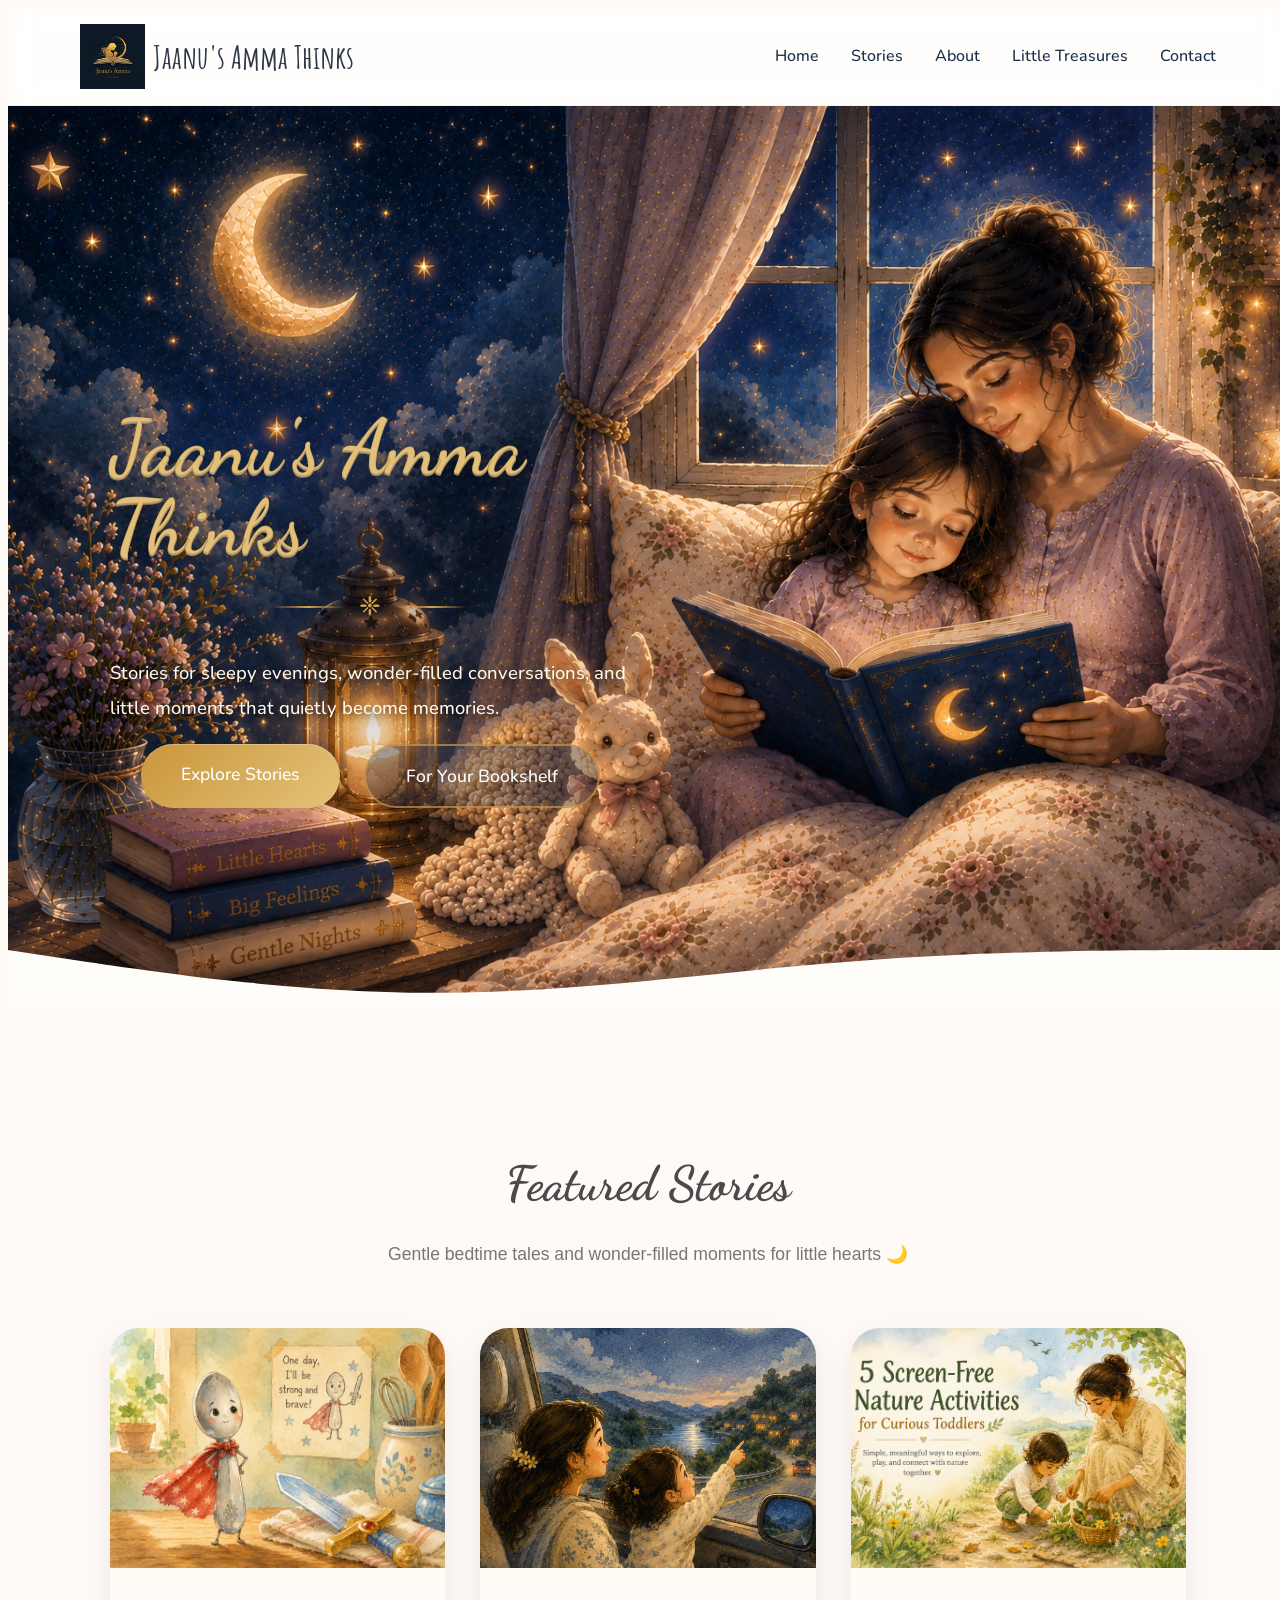
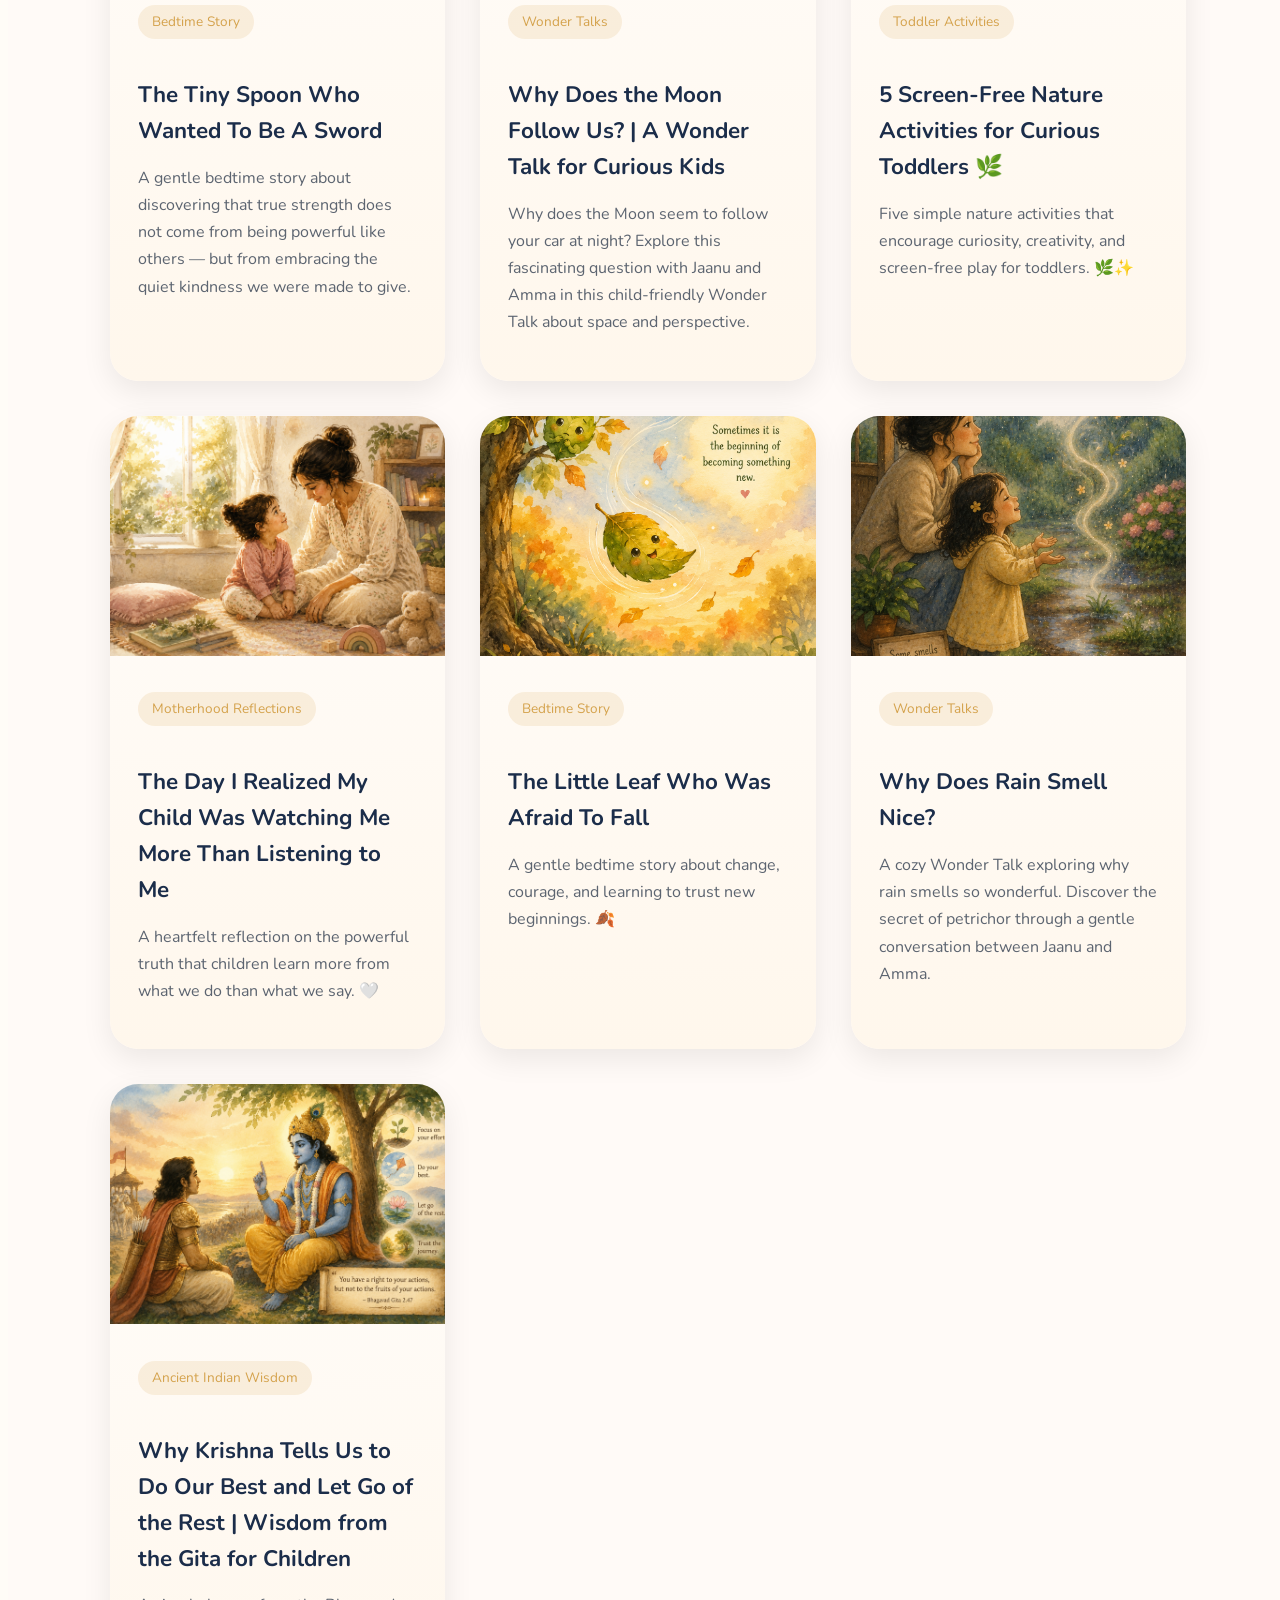
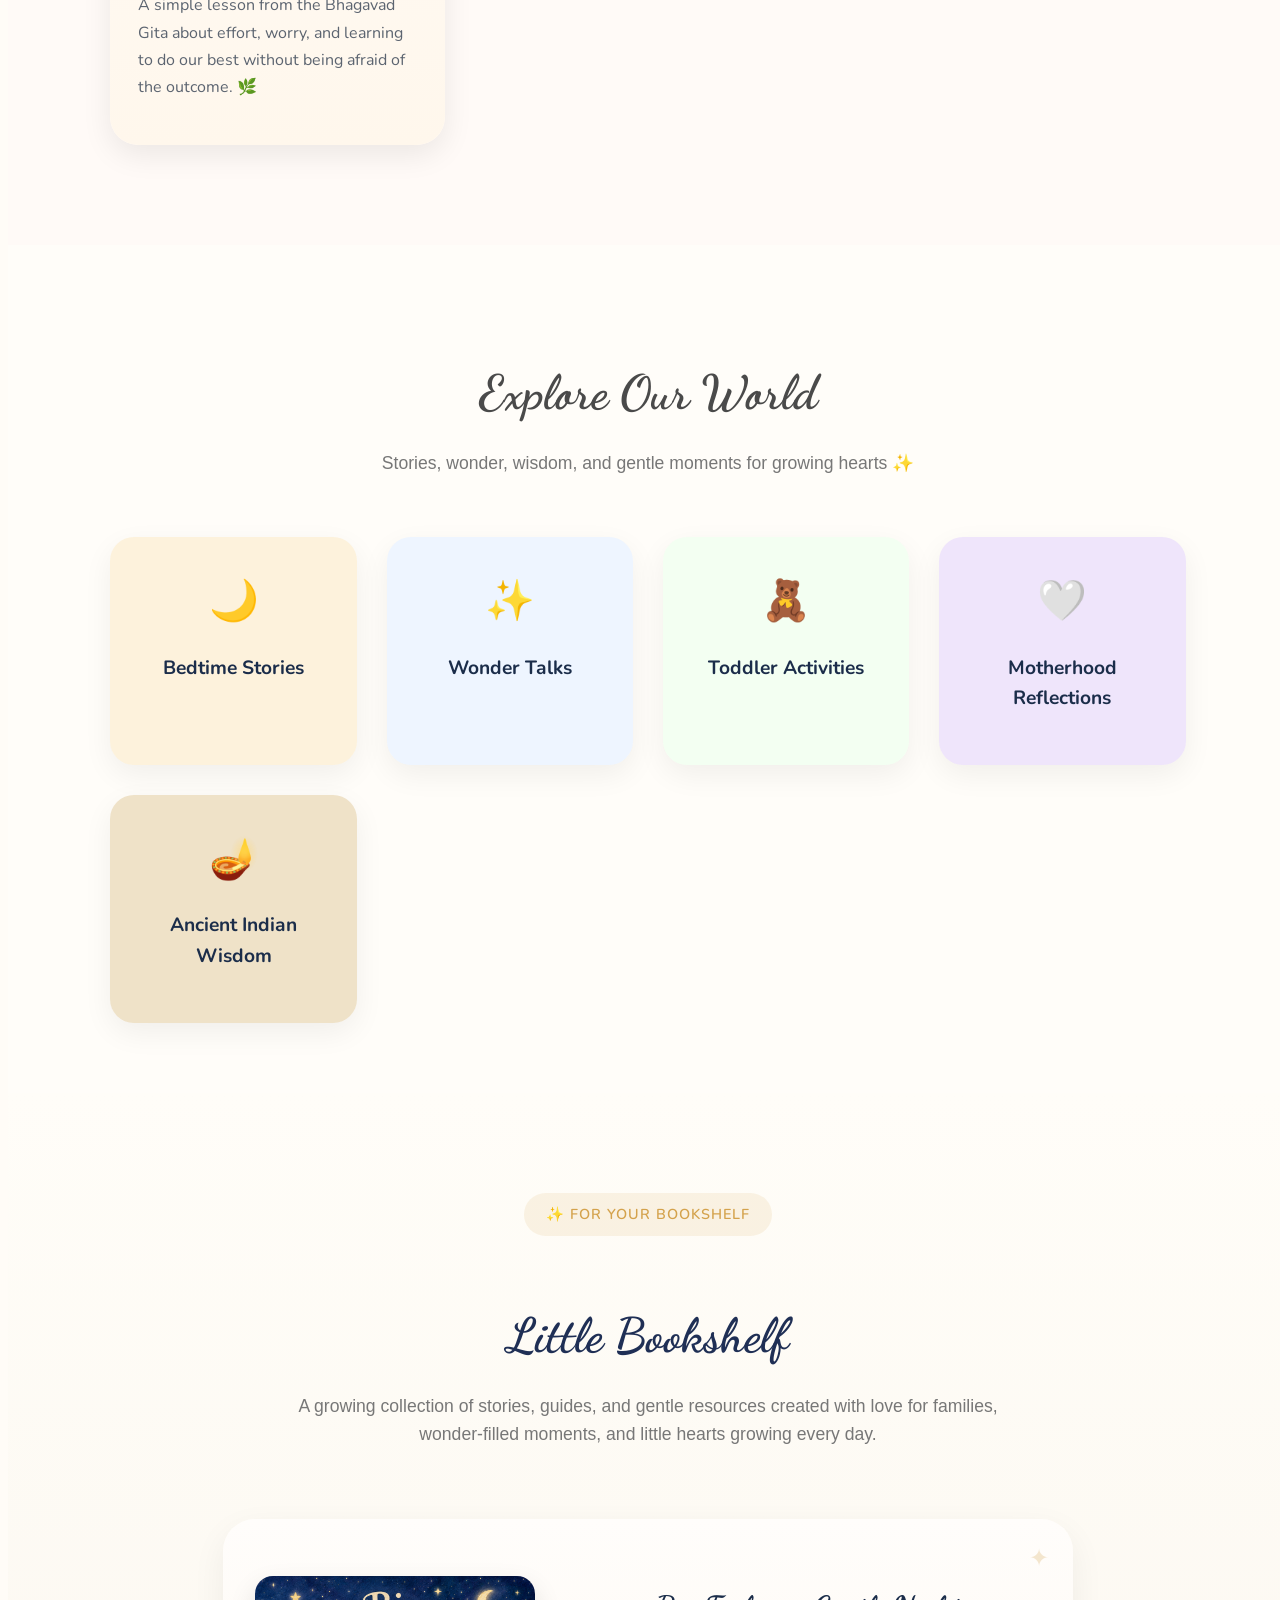
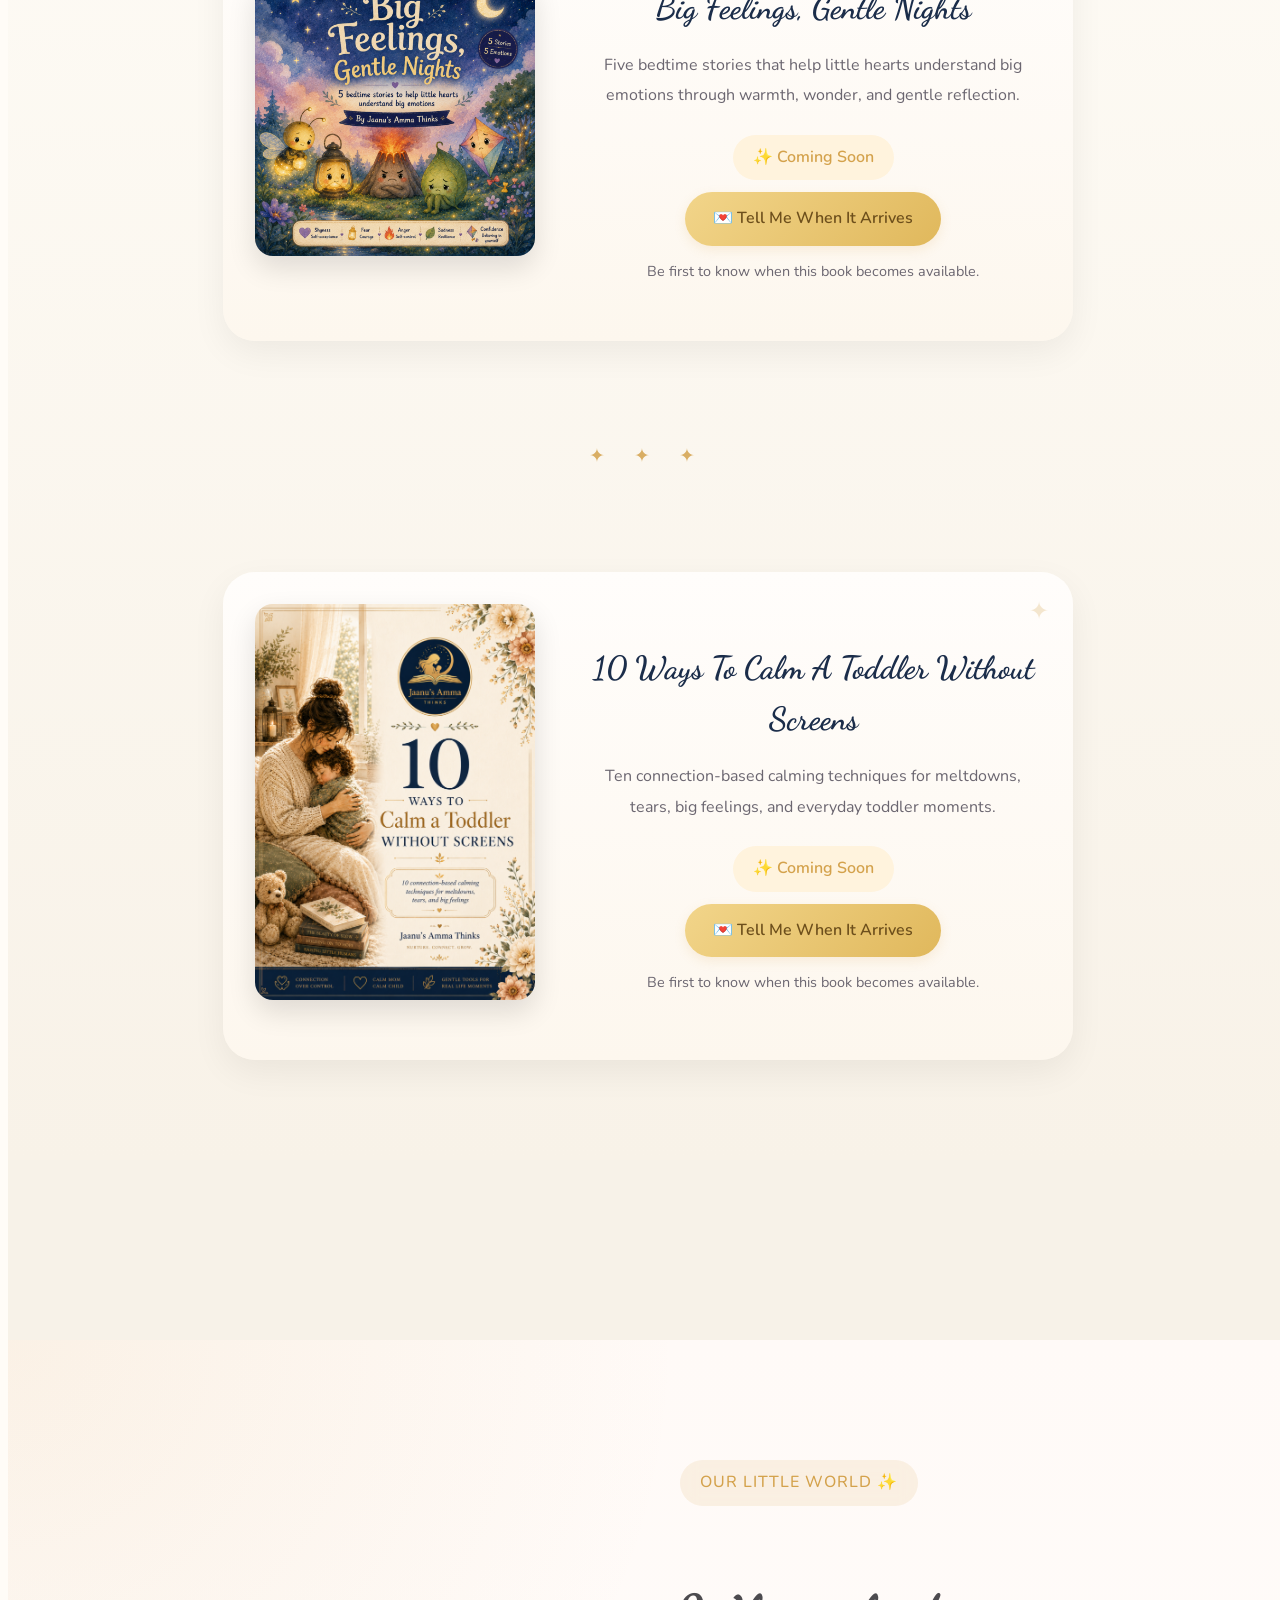
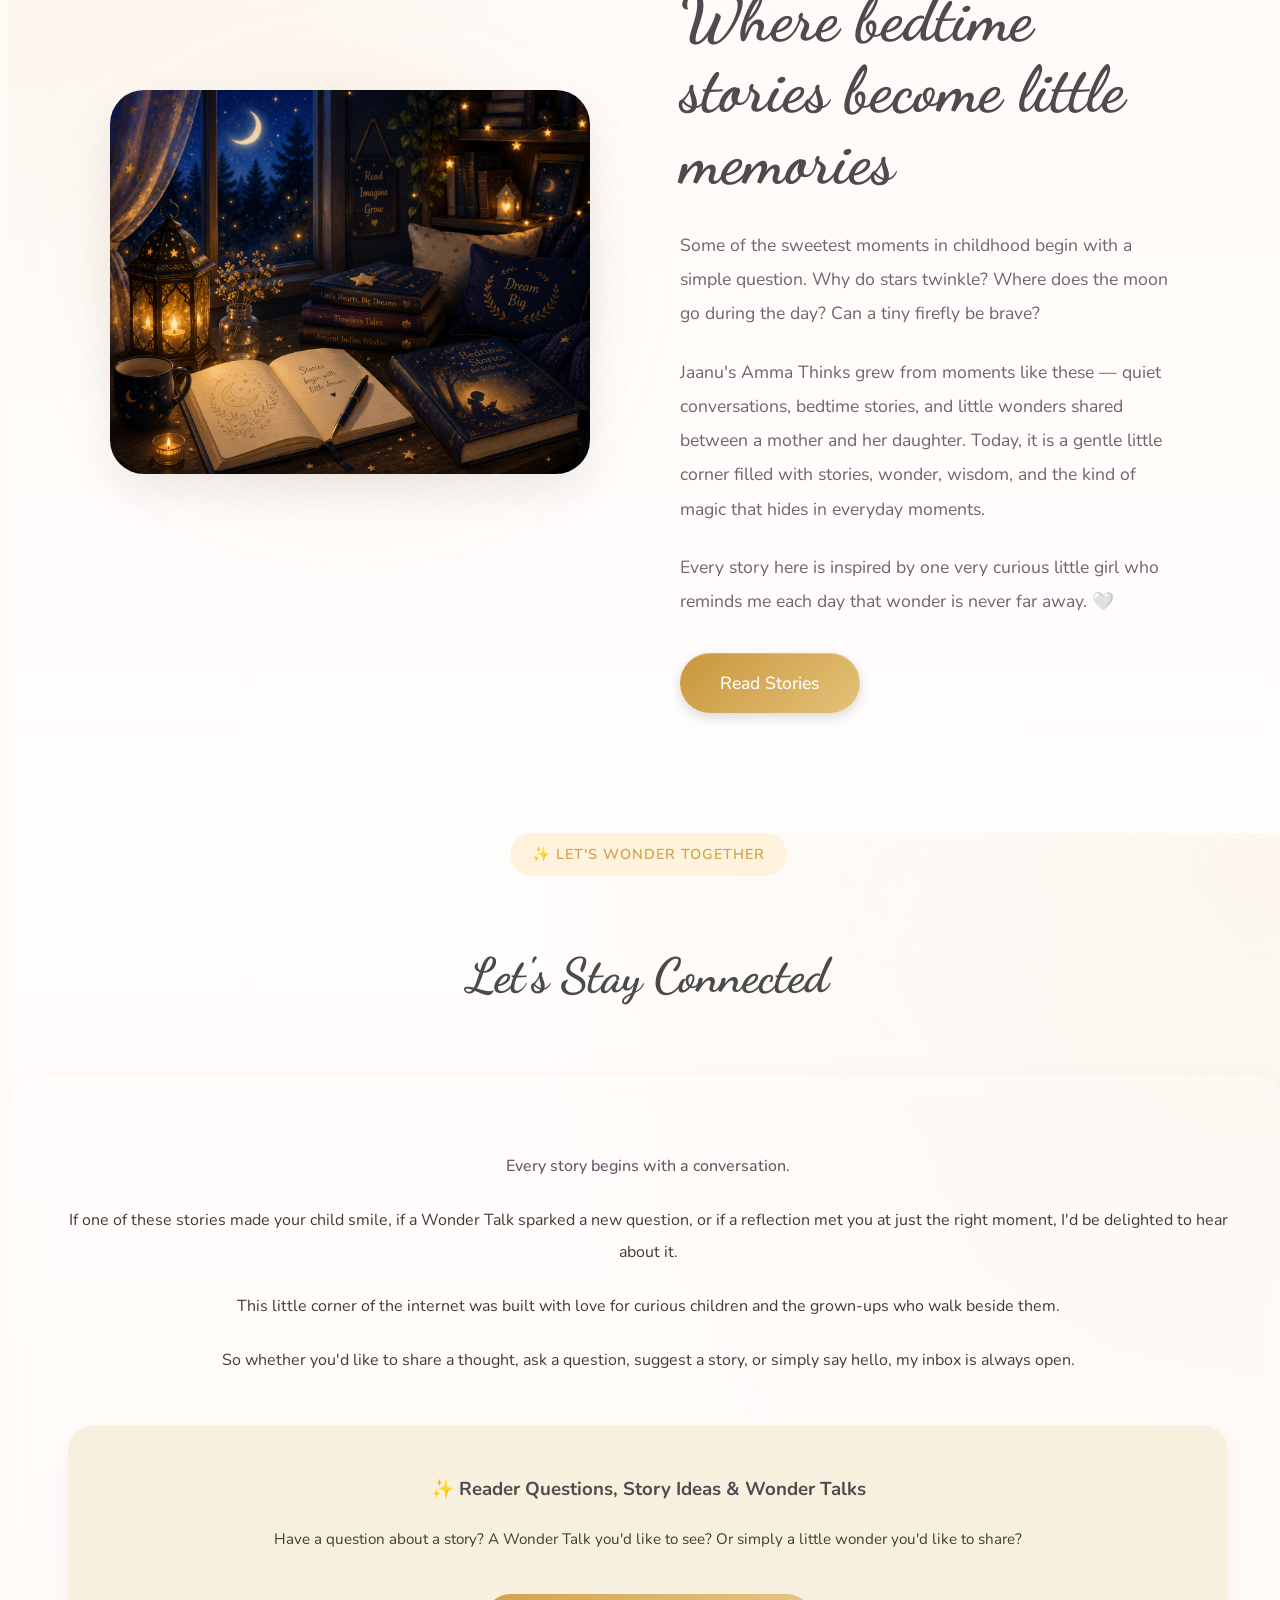
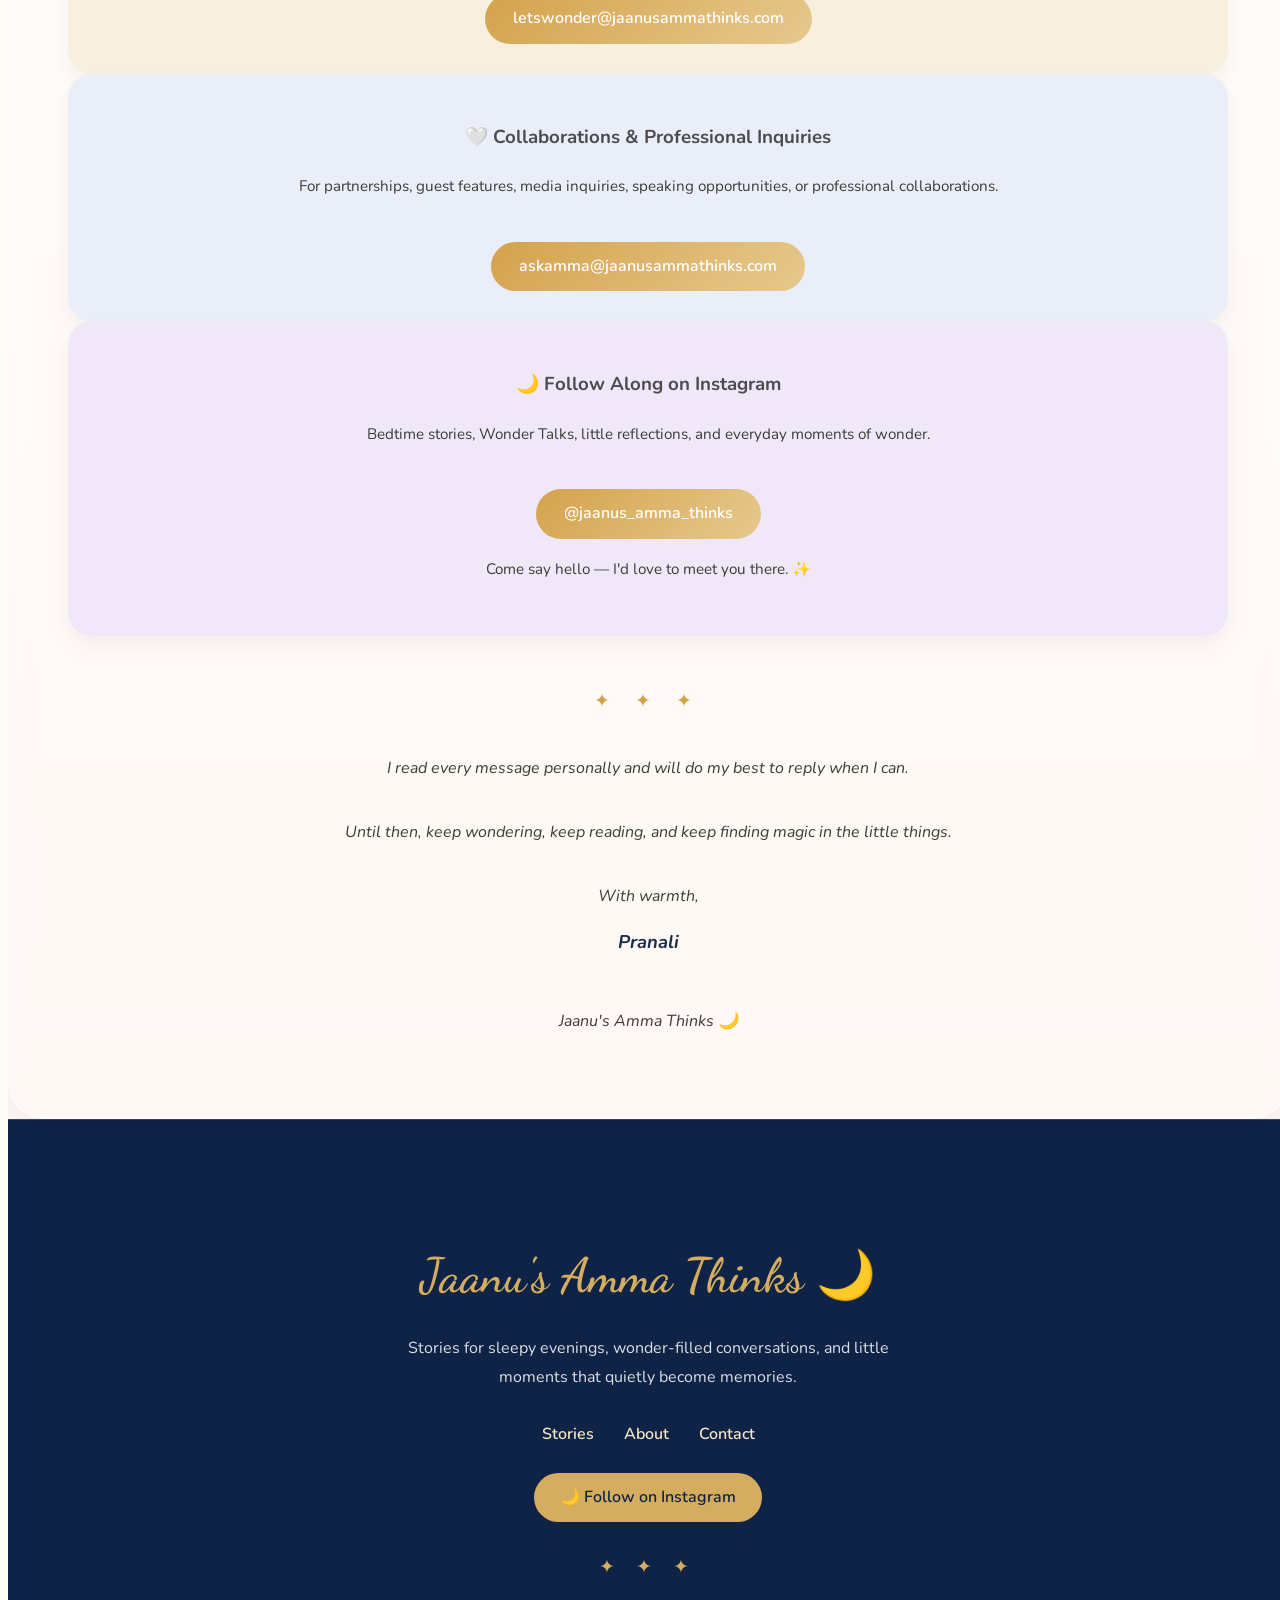
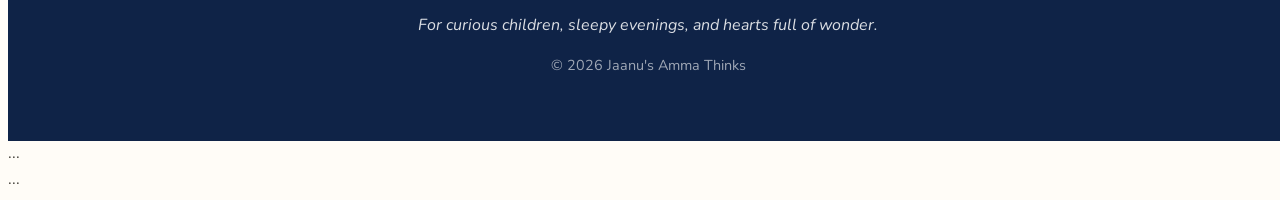
==== index.html @ 203cc15f "Update index.html" ====
<!DOCTYPE html>
<html lang="en">

<head>

    <meta charset="UTF-8">
    <meta name="viewport" content="width=device-width, initial-scale=1.0">
   <title>Jaanu's Amma Thinks | Bedtime Stories, Toddler Activities & Wonder Talks</title>
    <meta name="description" content="Gentle bedtime stories, screen-free toddler activities, Wonder Talks, motherhood reflections, and ancient Indian wisdom for curious little minds.">
<link rel="icon" type="image/png" href="/favicon.png">

<link rel="apple-touch-icon" href="/apple-touch-icon.png">
    <meta name="theme-color" content="#0d1b2a">
    <link rel="stylesheet" href="style.css">

    <link href="https://fonts.googleapis.com/css2?family=Nunito:wght@400;500;600;700&family=Dancing+Script:wght@500;600;700&family=Amatic+SC:wght@700&display=swap" rel="stylesheet">

    <link rel="stylesheet" href="https://cdnjs.cloudflare.com/ajax/libs/font-awesome/6.0.0/css/all.min.css">

    <!-- Open Graph -->
<meta property="og:title" content="Jaanu's Amma Thinks | Bedtime Stories, Toddler Activities & Wonder Talks">
<meta property="og:description" content="Gentle bedtime stories, screen-free toddler activities, Wonder Talks, motherhood reflections, and ancient Indian wisdom for curious little minds.">
<meta property="og:image" content="https://www.jaanusammathinks.com/new-hero.png">
<meta property="og:url" content="https://www.jaanusammathinks.com">
<meta property="og:type" content="website">

    <!-- Twitter/X -->
<meta name="twitter:card" content="summary_large_image">
<meta name="twitter:title" content="Jaanu's Amma Thinks | Bedtime Stories, Toddler Activities & Wonder Talks">
<meta name="twitter:description" content="Gentle bedtime stories, screen-free toddler activities, Wonder Talks, motherhood reflections, and ancient Indian wisdom for curious little minds.">
<meta name="twitter:image" content="https://www.jaanusammathinks.com/new-hero.png">
    
<!-- MailerLite Universal -->
<script>
    (function(w,d,e,u,f,l,n){w[f]=w[f]||function(){(w[f].q=w[f].q||[])
    .push(arguments);},l=d.createElement(e),l.async=1,l.src=u,
    n=d.getElementsByTagName(e)[0],n.parentNode.insertBefore(l,n);})
    (window,document,'script','https://assets.mailerlite.com/js/universal.js','ml');
    ml('account', '2421924');
</script>
<!-- End MailerLite Universal -->

    <!-- Google tag (gtag.js) -->
<script async src="https://www.googletagmanager.com/gtag/js?id=G-SFJCXJMJNE"></script>
<script>
  window.dataLayer = window.dataLayer || [];
  function gtag(){dataLayer.push(arguments);}
  gtag('js', new Date());

  gtag('config', 'G-SFJCXJMJNE');
</script>
</head>

<body>

    <!-- Navigation -->
    <nav class="navbar">
        <div class="nav-container">
            <div class="nav-logo">
    <img src="Logo.png" alt="Jaanu's Amma Thinks">
     <span>Jaanu's Amma Thinks</span>           
</div>
            <ul class="nav-menu">
                <li class="nav-item"><a href="#home" class="nav-link">Home</a></li>
                <li class="nav-item"><a href="#blog" class="nav-link">Stories</a></li>
                <li class="nav-item"><a href="#about" class="nav-link">About</a></li>
                <li class="nav-item"><a href="#bookshelf" class="nav-link">Little Treasures</a></li>
                <li class="nav-item"><a href="#contact" class="nav-link">Contact</a></li>
            </ul>
            <div class="hamburger">
    <span></span>
    <span></span>
    <span></span>
</div>
        </div>
    </nav>

    <!-- Hero -->
    <section id="home" class="hero">
        
      <div class="hero-overlay"></div>
    <div class="hero-content">

        <div class="hero-text">
            <h1 class="hero-title">Jaanu's Amma Thinks</h1>
<div class="hero-divider">
❈
</div>
            <p class="hero-subtitle">
             Stories for sleepy evenings,
wonder-filled conversations,
and little moments that quietly become memories.  
            </p>

            <div class="hero-buttons">
                <a href="#blog" class="btn btn-primary">Explore Stories</a>
                <a href="#bookshelf" class="btn btn-secondary">For Your Bookshelf</a>
            </div>
        </div>


    </div>
        <div class="wave-divider">
    <svg viewBox="0 0 1440 120" preserveAspectRatio="none">
        <path d="M0,64L80,74.7C160,85,320,107,480,106.7C640,107,800,85,960,74.7C1120,64,1280,64,1360,64L1440,64L1440,120L1360,120C1280,120,1120,120,960,120C800,120,640,120,480,120C320,120,160,120,80,120L0,120Z"></path>
    </svg>
</div> 
        
</section>
    <!-- Featured Stories -->
<section id="blog" class="featured-section">

    <div class="section-header">
        <h2>Featured Stories</h2>
        <p>Gentle bedtime tales and wonder-filled moments for little hearts 🌙</p>
    </div>

   <div class="story-grid" id="story-grid">
            </div>
     
</section>
    <!-- Explore Our World -->

<section class="categories-section">

    <div class="section-header">
        <h2>Explore Our World</h2>
        <p>Stories, wonder, wisdom, and gentle moments for growing hearts ✨</p>
    </div>

    <div class="categories-grid">

       <a href="bedtime-stories.html" class="category-card">
    <span>🌙</span>
    <h3>Bedtime Stories</h3>
</a>

     <a href="wonder-talks.html" class="category-card">
    <span>✨</span>
    <h3>Wonder Talks</h3>
</a>   

        <a href="toddler-activities.html" class="category-card">
    <span>🧸</span>
    <h3>Toddler Activities</h3>
</a>

       <a href="motherhood-reflections.html" class="category-card">
    <span>🤍</span>
    <h3>Motherhood Reflections</h3>
</a> 

     <a href="ancient-indian-wisdom.html" class="category-card">
    <span>🪔</span>
    <h3>Ancient Indian Wisdom</h3>
</a>  

    </div>

</section>

    <section id="bookshelf" class="bookshelf">

    <div class="section-header">

        <span class="bookshelf-tag">
            ✨ FOR YOUR BOOKSHELF
        </span>

        <h2>Little Bookshelf</h2>

        <p>
            A growing collection of stories, guides, and gentle resources
            created with love for families, wonder-filled moments,
            and little hearts growing every day.
        </p>

    </div>

        <div class="bookshelf-grid">
<div class="book-card">

    <img
        src="big-feelings-cover.png"
        alt="Big Feelings, Gentle Nights"
    >
 <div class="book-details">
    <h3>Big Feelings, Gentle Nights</h3>

    <p>
        Five bedtime stories that help little hearts understand
        big emotions through warmth, wonder, and gentle reflection.
    </p>
<div class="book-status">

    <span class="coming-soon">
        ✨ Coming Soon
    </span>
<a href="#story-circle" class="bookshelf-button">
    💌 Tell Me When It Arrives
</a>
    <p class="arrival-note">
    Be first to know when this book becomes available.
</p> 
    </div>
</div>
</div>
            
<div class="bookshelf-divider">
    ✦ ✦ ✦
</div>
     <div class="book-card">

    <img
        src="calm-toddler-cover.png"
        alt="10 Ways To Calm A Toddler Without Screens"
    >
 <div class="book-details">
    <h3>10 Ways To Calm A Toddler Without Screens</h3>

    <p>
        Ten connection-based calming techniques for meltdowns,
        tears, big feelings, and everyday toddler moments.
    </p>
<div class="book-status">
    <span class="coming-soon">
        ✨ Coming Soon
    </span>
<a href="#story-circle" class="bookshelf-button">
    💌 Tell Me When It Arrives
</a>
     <p class="arrival-note">
    Be first to know when this book becomes available.
</p>
  </div>  
</div>       
</div>

</section>
<section id="story-circle" class="story-circle-section">

<div class="story-circle-form">

<div class="ml-embedded" data-form="fb7p9R"></div>

</div>

</section>
    <!-- About Section -->

<section id="about" class="about-section">

    <div class="about-container">

       <div class="about-image">
    <img src="new-about.png" alt="Dreamy Story Corner">
</div>

        <div class="about-text">

            <span class="about-tag">Our Little World ✨</span>

            <h2>Where bedtime stories become little memories</h2>

           <p>
Some of the sweetest moments in childhood begin with a simple question.

Why do stars twinkle?

Where does the moon go during the day?

Can a tiny firefly be brave?
</p>

<p>
Jaanu's Amma Thinks grew from moments like these — quiet conversations, bedtime stories, and little wonders shared between a mother and her daughter.

Today, it is a gentle little corner filled with stories, wonder, wisdom, and the kind of magic that hides in everyday moments.
</p>

            <p>
Every story here is inspired by one very curious little girl who reminds me each day that wonder is never far away. 🤍
</p>
            <a href="#blog" class="btn btn-primary">
                Read Stories
            </a>

        </div>

    </div>

</section>

    <!-- Contact Section -->

<section id="contact" class="contact-section">

<div class="contact-container">

   <div class="section-header">

    <div class="contact-tag">
        ✨ LET'S WONDER TOGETHER
    </div>

    <h2>Let's Stay Connected</h2>

</div>

    <div class="contact-content">

        <p class="contact-intro">
            Every story begins with a conversation.
        </p>

        <p>
            If one of these stories made your child smile, if a Wonder Talk sparked a new question, or if a reflection met you at just the right moment, I'd be delighted to hear about it.
        </p>

        <p>
            This little corner of the internet was built with love for curious children and the grown-ups who walk beside them.
        </p>

        <p>
            So whether you'd like to share a thought, ask a question, suggest a story, or simply say hello, my inbox is always open.
        </p>

        <div class="contact-cards">

            <div class="contact-card story-card-contact">

                <h3>✨ Reader Questions, Story Ideas & Wonder Talks</h3>

                <p>
                    Have a question about a story? A Wonder Talk you'd like to see? Or simply a little wonder you'd like to share?
                </p>

                <a href="mailto:letswonder@jaanusammathinks.com">
                    letswonder@jaanusammathinks.com
                </a>

            </div>

            <div class="contact-card collaboration-card">

                <h3>🤍 Collaborations & Professional Inquiries</h3>

                <p>
                    For partnerships, guest features, media inquiries, speaking opportunities, or professional collaborations.
                </p>

                <a href="mailto:askamma@jaanusammathinks.com">
                    askamma@jaanusammathinks.com
                </a>

            </div>

         <div class="contact-card instagram-card">

    <h3>🌙 Follow Along on Instagram</h3>

    <p>
        Bedtime stories, Wonder Talks, little reflections, and everyday moments of wonder.
    </p>

    <a href="https://instagram.com/jaanus_amma_thinks" target="_blank">
        @jaanus_amma_thinks
    </a>

    <p class="instagram-note">
        Come say hello — I'd love to meet you there. ✨
    </p>

</div>   

        </div>
<div class="contact-divider">
✦ ✦ ✦
</div>
        <p class="contact-signoff">
            I read every message personally and will do my best to reply when I can.
            <br><br>
            Until then, keep wondering, keep reading, and keep finding magic in the little things.
            <br><br>
            With warmth,
            <br>
            <strong>Pranali</strong>
            <br>
            Jaanu's Amma Thinks 🌙
        </p>

    </div>

</div>

</section>

<footer class="footer">

    <div class="footer-content">

        <h3>Jaanu's Amma Thinks 🌙</h3>

        <p class="footer-tagline">
            Stories for sleepy evenings, wonder-filled conversations,
            and little moments that quietly become memories. 
        </p>

        <div class="footer-links">
            <a href="#blog">Stories</a>
            <a href="#about">About</a>
            <a href="#contact">Contact</a>
        </div>

        <a class="footer-instagram"
           href="https://instagram.com/jaanus_amma_thinks"
           target="_blank">
           🌙 Follow on Instagram
        </a>

        <div class="footer-divider">
            ✦ ✦ ✦
        </div>

        <p class="footer-closing">
            For curious children, sleepy evenings,
            and hearts full of wonder.
        </p>

        <p class="footer-copy">
            © 2026 Jaanu's Amma Thinks
        </p>

    </div>

</footer>
<script>

const stories = [

    {
    title: "The Tiny Spoon Who Wanted To Be A Sword",

    category: "Bedtime Story",

    description:
        "A gentle bedtime story about discovering that true strength does not come from being powerful like others — but from embracing the quiet kindness we were made to give.",

    image: "tiny-spoon-story.png",

    slug: "the-tiny-spoon-who-wanted-to-be-a-sword"
},

       {
    title: "Why Does the Moon Follow Us? | A Wonder Talk for Curious Kids",

    category: "Wonder Talks",

    description:
        "Why does the Moon seem to follow your car at night? Explore this fascinating question with Jaanu and Amma in this child-friendly Wonder Talk about space and perspective.",
    image: "moon.png",

    slug: "why-does-the-moon-follow-us-or-a-wonder-talk-for-curious-kids"
},

       {
    title: "5 Screen-Free Nature Activities for Curious Toddlers 🌿",

    category: "Toddler Activities",

    description:
        "Five simple nature activities that encourage curiosity, creativity, and screen-free play for toddlers. 🌿✨",
    image: "nature-activities.png",

    slug: "5-screen-free-nature-activities-for-curious-toddlers"
},
    
   {
    title: "The Day I Realized My Child Was Watching Me More Than Listening to Me",

    category: "Motherhood Reflections",

    description:
        "A heartfelt reflection on the powerful truth that children learn more from what we do than what we say. 🤍",
    image: "mother-actions.png",

    slug: "the-day-i-realized-my-child-was-watching-me-more-than-listening-to-me"
},
    
    {
    title: "The Little Leaf Who Was Afraid To Fall",

    category: "Bedtime Story",

    description:
        "A gentle bedtime story about change, courage, and learning to trust new beginnings. 🍂",
    image: "leaf-story.png",

    slug: "the-little-leaf-who-was-afraid-to-fall"
},


     {
    title: "Why Does Rain Smell Nice?",

    category: "Wonder Talks",

    description:
        "A cozy Wonder Talk exploring why rain smells so wonderful. Discover the secret of petrichor through a gentle conversation between Jaanu and Amma.",
    image: "rain-smell.png",

    slug: "why-does-rain-smell-nice"
},

  

    {
    title: "Why Krishna Tells Us to Do Our Best and Let Go of the Rest | Wisdom from the Gita for Children",

    category: "Ancient Indian Wisdom",

    description:
        "A simple lesson from the Bhagavad Gita about effort, worry, and learning to do our best without being afraid of the outcome. 🌿",
    image: "krishna-arjuna.png",

    slug: "why-krishna-tells-us-to-do-our-best-and-let-go-of-the-rest"
}
];

const storyGrid = document.getElementById("story-grid");

stories.forEach(story => {

    storyGrid.innerHTML += `

        <a href="blog/story.html?id=${story.slug}" class="story-card">

                <img src="${story.image}" alt="${story.title}">

            <div class="story-content">

                <span class="story-category">
                    ${story.category}
                </span>

                <h3>${story.title}</h3>

                <p>${story.description}</p>

            </div>

        </a>

    `;

});

</script>
<script>

const hamburger =
document.querySelector('.hamburger');

const navMenu =
document.querySelector('.nav-menu');

hamburger.addEventListener('click', () => {

    navMenu.classList.toggle('active');

});

</script>

   ...
<footer>
...
</footer>


</body>
</html>
---- style.css ----
# Full `style.css` Code

Copy everything below and paste it into your `style.css` file in GitHub.

```css
* {
    margin: 0;
    padding: 0;
    box-sizing: border-box;
}

*,
*::before,
*::after {
    box-sizing: border-box;
}

html,
body {
    width: 100%;
    max-width: 100%;
    overflow-x: hidden;
}

:root {

    --midnight: #11243d;

    --navy: #1b2d4a;

    --gold: #d4a24c;

    --soft-gold: #e6c98d;

    --cream: #fffdf9;

    --warm-white: #fffaf5;

    --text-dark: #3f3b36;

    --text-light: #746e68;

    --shadow:
    0 4px 12px rgba(0,0,0,0.15);

--shadow-hover:
    0 10px 24px rgba(0,0,0,0.22);
}

body {
   font-family: 'Nunito', sans-serif;
    line-height: 1.6;
    color: var(--text-dark);
    overflow-x: hidden;
    min-height: 100vh;
    background: #fffcf7;
}

/* Navigation */
.navbar {
    position: fixed;
    top: 0;
    width: 100%;
    background: rgba(255,253,249,0.94);
    backdrop-filter: blur(14px);
    border-bottom: 1px solid rgba(212,162,76,0.12);
    z-index: 1000;
    padding: 1rem 0;
    box-shadow: 0 2px 15px rgba(0,0,0,0.05);
}

.nav-container {
    max-width: 1200px;
    margin: 0 auto;
    padding: 0 2rem;
    display: flex;
    justify-content: space-between;
    align-items: center;
}

.nav-logo {

    font-family: 'Amatic SC', cursive;

    font-size: 2rem;

    font-weight: 700;

     color: #2d3748;

    display: flex;

    align-items: center;

    gap: 0.5rem;

}

.nav-logo img {
    height: 65px;
    width: auto;
    display: block;
}

.nav-menu {
    display: flex;
    list-style: none;
    gap: 2rem;
}

.nav-link {
    text-decoration: none;
    color: var(--navy);
    font-weight: 500;
    transition: all 0.3s ease;
    position: relative;
}

.nav-link:hover {
    color: var(--gold);
    transform: translateY(-2px);
}

.nav-link::after {
    content: '';
    position: absolute;
    width: 0;
    height: 2px;
    bottom: -5px;
    left: 0;
    background: #d4a24c;
    transition: width 0.3s ease;
}

.nav-link:hover::after {
    width: 100%;
}

/* Hero Section */

.hero {
    min-height: 100vh;

    display: flex;
    align-items: center;
 
    padding: 120px 8% 80px; 
   

    position: relative;

    overflow: hidden;

    background-image:
        url("new-hero.png");

    background-size: cover;
    background-position: center 22%;
    background-repeat: no-repeat;

     transition: all 0.5s ease;
}

.hero-content {
    max-width: 520px;

    position: relative;
    z-index: 2;
  
}

.hero-text {
    position: relative;
    z-index: 2;
}

.hero-title {

    font-family: 'Dancing Script', cursive;

    font-size: clamp(3.8rem, 6vw, 5.8rem);

    line-height: 1.05;

    color: #e2c07a;

    margin-bottom: 1rem;

    letter-spacing: 0.5px;

    text-shadow:

        0 1px 0 rgba(255,255,255,0.35),

        0 2px 0 rgba(220,180,100,0.6),

        0 4px 10px rgba(0,0,0,0.25),

        0 8px 25px rgba(0,0,0,0.18);

    -webkit-text-stroke: 1px rgba(110,70,20,0.25);

}

.hero-subtitle {

    font-size: 1.15rem;

    line-height: 1.9;

    color: #fff8ee;

    font-weight: 500;

    text-shadow:

        0 2px 6px rgba(0,0,0,0.45),

        0 4px 12px rgba(0,0,0,0.20);

}

.hero-content {

    position: relative;

    z-index: 2;
}

.hero-content::before {
    content: "";
    position: absolute;
    width: 100%; /* Changed from 500px to perfectly match your block */
    height: 100%; /* Changed from 500px */
    left: 0; /* Changed from -120px to prevent the rightward push */
    top: 0; /* Changed from -120px */
    background: radial-gradient(rgba(10,20,40,0.32), transparent 70%);
    z-index: -1;
    pointer-events: none;
}


.hero-divider {

    display: flex;

    align-items: center;

    justify-content: center;

    gap: 16px;

    margin: 18px 0 28px;

    color: #d4a24c;

    font-size: 1.6rem;

    text-shadow:
        0 2px 8px rgba(0,0,0,0.25);
}

.hero-divider::before,
.hero-divider::after {

    content: "";

    width: 70px;

    height: 2px;

    background:
        linear-gradient(
            to right,
            transparent,
            #d4a24c,
            transparent
        );
}

.hero-image {
    position: relative;
    z-index: 1;
}

.hero-image img {
    width: 100%;
    display: block;
}

.hero::before {

    content: "";

    position: absolute;

    inset: 0;
/*
    background:
    linear-gradient(
        to right,
        rgba(12,20,40,0.30),
        rgba(12,20,40,0.20),
        rgba(12,20,40,0)
    );
*/
    z-index: 1;
}

.hero-buttons {
    display: flex;
    gap: 1.5rem;
    justify-content: center;
    flex-wrap: wrap;
}

.btn {
    padding: 1rem 2.5rem;
    border: none;
    border-radius: 50px;
    font-size: 1.1rem;
    font-weight: 500;
    text-decoration: none;
    transition: all 0.3s ease;
    cursor: pointer;
    display: inline-block;
    font-family: inherit;
}

.btn-primary {
    background: linear-gradient(
        135deg,
        #c9963b,
        #e4c27a
    );

    color: white;
    box-shadow: 
        var(--shadow),
    inset 0 1px 0 rgba(255,255,255,0.25);
}

.btn-primary:hover {
    transform: translateY(-3px);
    box-shadow: var(--shadow-hover);
}

.btn-secondary {

    background: rgba(27,45,74,0.35);

    color: white;

    border: 2px solid rgba(212,162,76,0.65);

    text-shadow: 0 2px 8px rgba(0,0,0,0.35);
}

.btn-secondary:hover {
   background: #d4a24c; 
    color: white;
    transform: translateY(-3px);
     box-shadow:
        0 10px 24px rgba(0,0,0,0.22),
        inset 0 1px 0 rgba(255,255,255,0.25);
}

/* Featured Stories Section */

.featured-section {
    padding: 100px 8%;
    background: #fffaf7;
}

.section-header {
    text-align: center;
    margin-bottom: 60px;
}

.section-header h2 {
    font-size: 3rem;
    color: #4a4a4a;
    margin-bottom: 15px;
    font-family: 'Dancing Script', cursive;
}

.section-header p {
    color: #777;
    font-size: 1.1rem;
    font-family: 'Poppins', sans-serif;
}

.story-grid {
    display: grid;
    grid-template-columns: repeat(auto-fit, minmax(280px, 1fr));
    gap: 35px;
}

.story-card {
  background:
linear-gradient(
180deg,
#fffdfb,
#fff7ec
);
    backdrop-filter: blur(10px);
    border-radius: 28px;
    overflow: hidden;
    box-shadow: 0 10px 30px rgba(0,0,0,0.08);
    transition: all 0.3s ease;
    text-decoration: none;

    max-width: 380px;
margin: 0 auto;
}

.story-card:hover {
    transform: translateY(-10px);
    box-shadow: 0 20px 40px rgba(0,0,0,0.12);
}

.story-card img {
    width: 100%;
    height: 240px;
    object-fit: cover;
}

.story-content {
    padding: 28px;
}

.story-category {

    display: inline-block;

    background: rgba(212,162,76,0.15);

    color: #d4a24c;

    padding: 6px 14px;

    border-radius: 30px;

    font-size: 0.85rem;

    margin-bottom: 16px;

    font-family: inherit;

}

.story-content h3 {

    font-size: 1.4rem;

    color: #1b2d4a;

    margin-bottom: 12px;

}

.story-content p {

    color: #5c6470;

    line-height: 1.7;

}

/* Featured Story Cards Animation */

.story-card {
    transition: all 0.35s ease;
    cursor: pointer;
}

.story-card:hover {
    transform: translateY(-10px);
    box-shadow: 0 15px 35px rgba(0,0,0,0.12);
}

.story-card img {
    transition: transform 0.4s ease;
}

.story-card:hover img {
    transform: scale(1.05);
}

.story-image {
    overflow: hidden;
}

.category-card {
    text-decoration: none;
    color: inherit;
}

/* Premium Navbar */

.navbar {
    position: sticky;
    top: 0;
    z-index: 1000;

    background: rgba(255, 255, 255, 0.75);
    backdrop-filter: blur(14px);

    box-shadow: 0 4px 20px rgba(0,0,0,0.04);
}

.nav-link {
    position: relative;
    transition: all 0.3s ease;
}

.nav-link:hover {
    color: var(--gold);
}

.nav-link::after {
    content: "";

    position: absolute;
    left: 0;
    bottom: -6px;

    width: 0%;
    height: 2px;

    background:  var(--gold);

    transition: width 0.3s ease;
}

.nav-link:hover::after {
    width: 100%;
}

/* Categories Section */

.categories-section {
    padding: 70px 8%;
    background: #fffdf9;
}

.categories-grid {
    margin-top: 50px;

    display: grid;
    grid-template-columns: repeat(auto-fit, minmax(220px, 1fr));
    gap: 30px;
}

.category-card {

    backdrop-filter: blur(10px);

    padding: 32px 22px;

    border-radius: 24px;

    text-align: center;

    box-shadow: 0 10px 30px rgba(0,0,0,0.06);

    transition: all 0.3s ease;

}

.categories-grid .category-card:nth-child(1) {
    background: #fdf2dc;
}

.categories-grid .category-card:nth-child(2) {
    background: #eef5ff;
}

.categories-grid .category-card:nth-child(3) {
    background: #f3fff2;
}

.categories-grid .category-card:nth-child(4) {
    background: #efe5fb;
}

.categories-grid .category-card:nth-child(5) {
    background: #EFE2C8;
}

.category-card:hover {
    transform: translateY(-8px);

    box-shadow: 0 18px 35px rgba(0,0,0,0.1);
}

.category-card span {
    font-size: 2.5rem;

    display: block;

    margin-bottom: 18px;
}

.category-card h3 {

    color: #1b2d4a;

    font-size: 1.2rem;

}

.category-card {
    min-height: 220px;
}

/* Wave Divider */

.wave-divider {
    position: absolute;
    bottom: 0;
    left: 0;

    width: 100%;
    overflow: hidden;
    line-height: 0;
}

.wave-divider svg {
    display: block;
    width: 100%;
    height: 120px;
}

.wave-divider path {
    fill: #fffdf9;
}

.hero {
    position: relative;
}

.hamburger {
    display: none;
}

/* =========================================
   FINAL MOBILE RESPONSIVE FIX
========================================= */

@media (max-width: 768px) {

    body {
        overflow-x: hidden;
    }
.story-grid {

    display: flex !important;

    flex-direction: column !important;

    align-items: center !important;

    justify-content: center !important;

    width: 100% !important;
}

.story-card {

    width: 90% !important;

    max-width: 360px !important;

    margin-left: auto !important;

    margin-right: auto !important;
}
    
    /* Navbar */

    .navbar {
        padding: 14px 0;
    }

  .nav-container {

    flex-direction: row;

    justify-content: space-between;

    align-items: center;

    padding: 0 10px;
  }

.nav-menu {

    display: none;

    flex-direction: column;

    position: absolute;

    top: 100%;

    left: 0;

    width: 100%;

    background: rgba(255,253,249,0.98);

    backdrop-filter: blur(14px);

    padding: 20px;

    box-shadow: 0 10px 30px rgba(0,0,0,0.08);

    gap: 20px;

    text-align: center;
}

    .nav-menu.active {
    display: flex;
    }

    .hamburger {

    display: flex;

    flex-direction: column;

    gap: 5px;

    cursor: pointer;

    padding-right: 0;
    margin-left: 10px;
    }

    .hamburger span {

    width: 26px;

    height: 3px;

    background: var(--navy);

    border-radius: 10px;

    transition: 0.3s;
    }

    .hamburger {
    display: flex;
    }
    .nav-logo {
        font-size: 1.45rem;
        text-align: center;
        gap: 8px;
        margin-left: 8px;
        flex: 1;
    min-width: 0;
    overflow: hidden;
    }

    .nav-logo span {
        white-space: nowrap;
        font-size: 1.15rem;
        overflow: hidden;
    text-overflow: ellipsis;
    }

    .nav-logo i {
        font-size: 1.3rem;
    }



    .nav-logo img {
    height: 50px;
    }
    
.hamburger {
    flex-shrink: 0;
}

    /* Hero */

   .hero {

    min-height: auto;

    width: 100%;

    padding: 0 0 80px;

    background-image: url("mobile-hero-fresh.png");

    background-size: cover;

    background-position: center 10%;

    background-repeat: no-repeat;

    background-color: #fff8f5;

    text-align: center;

    overflow: hidden;

    box-sizing: border-box;
   }

    .hero::before {
        display: none;
    }

   .hero-content {
    max-width: 100%;

    padding-top: 60px;
    padding-left: 27px;
    padding-right: 27px;
    padding-bottom: 27px;
    position: relative;
    z-index: 2;
  
}


    .hero-title {

        font-size:  35px;

        max-width: 280px;
margin: 30px auto 1.2rem;
    text-align: center;
        line-height: 1.08;

        color: #e2c07a;

        text-shadow:

            0 1px 0 rgba(255,255,255,0.35),

            0 2px 0 rgba(220,180,100,0.6),

            0 4px 10px rgba(0,0,0,0.25),

            0 8px 25px rgba(0,0,0,0.18);

        -webkit-text-stroke:
            1px rgba(110,70,20,0.25);

    }

    .hero-subtitle {
    color: white;
text-align: left;
    width: 100%;
    max-width: 300px;
        margin-top: 60px; 
    font-size: 1rem;
    line-height: 1.7;

    padding: 0 30px 20px;

    box-sizing: border-box;

    overflow-wrap: break-word;
    word-wrap: break-word;

    text-shadow:
        0 2px 6px rgba(0,0,0,0.55),
        0 4px 12px rgba(0,0,0,0.35);
    }


    .hero-divider {
    width: 100%;
    overflow: hidden;
    }

    body,
html {
    overflow-x: hidden;
    width: 100%;
}
    
    /* Buttons */

    .hero-buttons {
padding-bottom: 30px;
        flex-direction: column;

        align-items: center;

         width: 100%;

        max-width: 340px;

        margin: 0 auto;
        margin-top: 60px;

        gap: 12px;
    }

    .btn {

        width: 100%;

        box-sizing: border-box;

        max-width: 100%;

        padding: 16px 24px;

       font-size: 1.1rem; 
    }

    .btn-secondary {
    margin-bottom: 30px;
}

    /* Sections */

    .featured-section,
    .categories-section {

        padding: 65px 7%;
    }

    .section-header h2 {
        font-size: 2.5rem;
    }

    .story-grid,
    .categories-grid {
        gap: 24px;
    }

    .wave-divider svg {
        height: 70px;
    }

     .hero-divider {

        justify-content: center;

        margin: 14px auto 22px;

    }
}

/* =========================================
   ABOUT SECTION
========================================= */

.about-section {
    padding: 120px 8%;

    background:
        radial-gradient(circle at top left,
        rgba(212,162,76,0.10),
        transparent 40%),

        linear-gradient(
        180deg,
        #fffaf7 0%,
        #fffdfc 100%);

    position: relative;

    overflow: hidden;
}

.about-container {
    max-width: 1200px;

    margin: 0 auto;

    display: grid;
    grid-template-columns: 0.95fr 1fr;

    gap: 90px;

    align-items: center;
}

.about-image {
    position: relative;
}

.about-image::before {

    content: "";



    position: absolute;



    width: 85%;

    height: 85%;



    background: rgba(212,162,76,0.18) ;



    filter: blur(60px);



    border-radius: 50%;



    top: 50%;

    left: 50%;



    transform: translate(-50%, -50%);



    z-index: 1;

}

.about-image img {
    width: 100%;

    border-radius: 34px;

    position: relative;
    z-index: 2;

    box-shadow: 0 18px 45px rgba(0,0,0,0.08);

    transition: all 0.4s ease;
}

.about-image img:hover {
    transform: translateY(-8px);
}

.about-text {
    position: relative;
    z-index: 2;
}

.about-tag {

    display: inline-block;

    background: rgba(212,162,76,0.12);

    color: #d4a24c;

    padding: 10px 20px;

    border-radius: 999px;

    font-size: 1rem;

    letter-spacing: 1px;

    text-transform: uppercase;

    font-weight: 500;

    margin-bottom: 24px;

    backdrop-filter: blur(8px);

}

.about-text h2 {
    font-size: 4rem;

    line-height: 1.12;

    margin-bottom: 30px;

    font-family: 'Dancing Script', cursive;

    color: #4d4b4f;
}

.about-text p {
    font-size: 1.1rem;

    line-height: 1.95;

    color: #6b6670;

    margin-bottom: 24px;

    max-width: 580px;
}

.about-text .btn {
    margin-top: 10px;
}


/* =========================================
   ABOUT MOBILE
========================================= */

@media (max-width: 768px) {

    .about-section {
        padding: 80px 7%;
    }

    .about-container {
        grid-template-columns: 1fr;

        gap: 50px;
    }

    .about-text {
        text-align: center;
    }

    .about-text h2 {
        font-size: 2.8rem;
    }

    .about-text p {
        font-size: 1rem;

        max-width: 100%;
    }

    .about-image img {
        border-radius: 28px;
    }
}

/* =========================================
   STORY PAGE
========================================= */

.story-page {

    padding: 90px 8% 100px;

   background:

    radial-gradient(
        circle at top left,
        rgba(212,162,76,0.10),
        transparent 35%
    ),

    radial-gradient(
        circle at top right,
        rgba(27,45,74,0.06),
        transparent 32%
    ),

    linear-gradient(
        180deg,
        #fffaf7 0%,
        #fffdfb 45%,
        #fffdfc 100%
    );

    position: relative;

    overflow: hidden;

    isolation: isolate;
}

.story-page::before {

    content: "";

    position: absolute;

    inset: 0;

    background:
        radial-gradient(
            rgba(255,255,255,0.9) 1.5px,
            transparent 1.5px
        );

    background-size: 120px 120px;

    opacity: 0.55;

    pointer-events: none;
}

.story-page::after {

    content: "";

    position: absolute;

    width: 700px;

    height: 700px;


    background:
        radial-gradient(
            rgba(212,162,76,0.12),
            transparent 70%
        );

    top: -200px;

    right: -180px;

    z-index: -1;

    filter: blur(30px);

    pointer-events: none;

}

.story-container {

    max-width: 800px;

    margin: 0 auto;

    text-align: center;
}

.story-tag {

    display: inline-block;

   background: rgba(212,162,76,0.12);
color: #d4a24c;

    padding: 10px 20px;

    border-radius: 999px;

    font-size: 1rem;

    letter-spacing: 1px;

    text-transform: uppercase;

    margin-bottom: 24px;

    backdrop-filter: blur(8px);
}

.story-title {

    font-family: 'Dancing Script', cursive;

    font-size: 5rem;

    line-height: 1.1;

    color: #1b2d4a;

    margin-bottom: 28px;

    position: relative;

    z-index: 2;

    text-shadow:
        0 0 25px rgba(255,255,255,0.65);
}

.story-intro {

    font-size: 1.3rem;

    line-height: 1.8;

    color: #5c6470;

    max-width: 750px;

    margin: 0 auto;

    padding: 0 20px;
}

.story-hero-image {

    position: relative;
}

.story-hero-image::before {

    content: "";

    position: absolute;

    width: 80%;
    height: 80%;

    background:
        radial-gradient(
           rgba(212,162,76,0.18),
            transparent 70%
        );

    top: 10%;
    left: 10%;

    filter: blur(40px);

    z-index: -1;
}

/* =========================================
   STORY PAGE MOBILE
========================================= */

@media (max-width: 768px) {

    .story-page {

        padding: 130px 6% 80px;
    }

    .story-title {

        font-size: 3rem;
    }

    .story-intro {

        font-size: 1.05rem;
    }
}

.story-hero-image {

    margin-top: 60px;
}

.story-hero-image img {

    width: 100%;

    max-width: 760px;

    border-radius: 32px;

    box-shadow:
        0 20px 60px rgba(255, 200, 220, 0.25);

    display: block;

    margin: 0 auto;
}

/* =========================================
   STORY BODY
========================================= */
.story-body {

    font-size: 1.05rem;

    line-height: 1.9;

    color: #5f5a67;

    font-family: 'Nunito', sans-serif;
    margin-top: 2rem;

    text-align: left;

}

.story-body p {

    margin-bottom: 1.8rem;

    max-width: 700px;

    margin-left: auto;

    margin-right: auto;

    padding: 0 24px;

}

@media (max-width: 768px) {

    .story-body {

        font-size: 1rem;

        line-height: 1.8;

    }

}

.story-body h1,
.story-body h2,
.story-body h3 {

    font-family: 'Dancing Script', cursive;

    color: #5c5661;

    margin-bottom: 2rem;
}

.story-body strong {

    color: #d4a24c;
}

.story-body::first-letter {

    font-size: 3rem;

    font-family: 'Dancing Script', cursive;

    color: #d4a24c;

    float: left;

    line-height: 1;

    padding-right: 0.4rem;
}

/* =========================================
   LITTLE REFLECTION
========================================= */

.little-reflection {

    max-width: 680px;

    margin: 4rem auto 3rem;

    padding: 2.5rem;

    background: #F8F1E5;

    border-radius: 28px;

    text-align: center;

    box-shadow: 0 10px 30px rgba(226, 170, 190, 0.15);

    backdrop-filter: blur(6px);
}

.little-reflection h3 {

    font-family: 'Dancing Script', cursive;

    font-size: 2.2rem;

    color: #1b2d4a;;

    margin-bottom: 1rem;
}

.little-reflection p {

    font-size: 1.1rem;

    line-height: 2;

    color: #5f5a67;

    margin-bottom: 1.5rem;

    max-width: 650px;

    margin-left: auto;

    margin-right: auto;

}

.reflection-ending {

    font-family: 'Dancing Script', cursive;

    font-size: 2rem;

    font-weight: 600;

    color: #d4a24c;;

    text-align: center;

    line-height: 1.6;

    margin-top: 3rem;

}



@media (max-width: 768px) {

    .little-reflection h3 {

        font-size: 1.9rem;

        line-height: 1.5;

    }

    .little-reflection p {

        font-size: 1rem;

        line-height: 1.9;

    }

}

/* =========================================
CONTACT SECTION
========================================= */

.contact-section {

```
padding: 120px 8%;

background:
    radial-gradient(
        circle at top right,
        rgba(212,162,76,0.08),
        transparent 35%
    ),
    linear-gradient(
        180deg,
        #fffdfc 0%,
        #fff8f5 100%
    );
```

}

.contact-container {

```
max-width: 900px;

margin: 0 auto;

text-align: center;
```

}

.contact-content {

```
background: rgba(255,255,255,0.72);

backdrop-filter: blur(10px);

border-radius: 36px;

padding: 60px;

box-shadow: 0 12px 35px rgba(0,0,0,0.06);
```

}

.contact-intro {

```
font-size: 1.35rem;

color: #5f5966;

margin-bottom: 25px;

font-weight: 500;
```

}

.contact-content p {

```
color: #6b6670;

line-height: 2;

margin-bottom: 22px;
```

}

.contact-cards {

```
display: grid;

grid-template-columns: repeat(auto-fit, minmax(280px, 1fr));

gap: 25px;

margin: 50px 0;
```

}

.contact-card {

```
background: rgba(255,253,249,0.92);

border-radius: 24px;

padding: 30px;

box-shadow: 0 10px 25px rgba(0,0,0,0.05);

transition: all 0.3s ease;
```

}

.contact-card:hover {

```
transform: translateY(-6px);

box-shadow: 0 16px 30px rgba(0,0,0,0.08);
```

}

.contact-card h3 {

```
margin-bottom: 16px;

color: #4d4b4f;
```

}

.contact-card p {

```
margin-bottom: 18px;

font-size: 0.95rem;
```

}

.contact-card a {

```
color: #d97f97;

text-decoration: none;

font-weight: 600;

word-break: break-word;
```

}

.contact-card a:hover {

```
color: #c96b86;
```

}

.contact-signoff {

```
margin-top: 40px;

font-style: italic;

    max-width: 700px;

margin: 0 auto;

text-align: center;

line-height: 2.1;
```

}

.contact-signoff strong {

color: var(--navy);

font-size: 1.15rem;

    display: block;
    margin: 12px 0;
}

.contact-tag {

display: inline-block;

padding: 10px 22px;

border-radius: 999px;

background: #fff3dd;

color: #d4a24c;

font-size: 0.9rem;

font-weight: 600;

letter-spacing: 1px;

margin-bottom: 22px;

text-transform: uppercase;
}

.story-card-contact {
    background: #f8f0df;
}

.collaboration-card {
    background: #e9eef8;
}

.instagram-card {
    background: #f0e8f8;
}

.contact-card a {

display: inline-block;

margin-top: 18px;

padding: 12px 28px;

border-radius: 999px;

background: linear-gradient(
135deg,
#d4a24c,
#e6c98d
);

color: white !important;

text-decoration: none;

font-weight: 600;

transition: all 0.3s ease;
}

.contact-card a:hover {

transform: translateY(-3px);

box-shadow: 0 8px 20px rgba(0,0,0,0.12);
}

.contact-divider {

margin: 50px 0 35px;

text-align: center;

color: #d4a24c;

font-size: 1.2rem;

letter-spacing: 10px;
}

@media (max-width: 768px) {

```
.contact-section {

    padding: 80px 7%;
}

.contact-content {

    padding: 35px 25px;
}

.contact-intro {

    font-size: 1.15rem;
}
}
/* =========================================
FOOTER SECTION
========================================= */
    
 .footer {
    background:  #0f2347;
    padding: 70px 20px 50px;
    text-align: center;
    border-top: 1px solid rgba(212,173,96,0.25);
}

.footer-content {
    max-width: 700px;
    margin: 0 auto;
}

.footer img {
    width: 90px;
    height: auto;
    margin-bottom: 20px;
}

.footer h3 {
    font-family: 'Dancing Script', cursive;
    font-size: 3rem;
    color: #d4ad60;
    margin-bottom: 20px;
    font-weight: 600;
}

.footer-tagline {
    color: rgba(255,255,255,0.85);
    line-height: 1.8;
    max-width: 550px;
    margin: 0 auto 30px;
}

.footer-links {
    display: flex;
    justify-content: center;
    gap: 30px;
    flex-wrap: wrap;
    margin-bottom: 25px;
}

.footer-links a {
    text-decoration: none;
    color:  #f3e5c3;
    font-weight: 600;
}

.footer-links a:hover {
    color: #d4ad60;
}

.footer-instagram {
    display: inline-block;
    background: #d4ad60;
    color: #0f2347;
    text-decoration: none;
    padding: 12px 26px;
    border-radius: 999px;
    font-weight: 600;
    margin-bottom: 30px;
}

.footer-divider {
    color: #d4ad60;
    font-size: 1.2rem;
    letter-spacing: 8px;
    margin-bottom: 30px;
}

.footer-closing {
    font-style: italic;
    color: rgba(255,255,255,0.85);
    margin-bottom: 15px;
}

.footer-copy {
    color: rgba(255,255,255,0.6);
    font-size: 0.9rem;
}

html,
body {
    overflow-x: hidden !important;
    width: 100%;
}

body {
    position: relative;
}

/*BOOKSHELF SECTION*/

.bookshelf {
    padding: 100px 0;
    background: 
       linear-gradient(
            180deg,
            #fffdf8 0%,
            #f8f2e8 100%
        );  
    position: relative;
}

.bookshelf .section-header {
    text-align: center;
    max-width: 700px;
    margin: 0 auto;
}

.bookshelf h2 {
    color: #1f2f55;
}

.bookshelf-tag {

    display: inline-block;

    background: rgba(212,162,76,0.12);

    color: #d4a24c;

    padding: 10px 22px;

    border-radius: 999px;

    font-size: 0.9rem;

    letter-spacing: 1px;

    font-weight: 600;

    margin-bottom: 22px;

    text-transform: uppercase;
}

.bookshelf-grid {

    max-width: 850px;

    margin: 70px auto 0;

    display: flex;

    flex-direction: column;

    gap: 50px;
}

.book-card {
display: flex;
align-items: center;
gap: 50px;
    background:
        linear-gradient(
            180deg,
            #fffdfb,
            #fdf7ee
        );

    padding: 32px;

    border-radius: 32px;

    text-align: center;

    box-shadow:
        0 12px 35px rgba(0,0,0,0.06);

    position: relative;

    overflow: hidden;
}

.book-card::before {

    content: "✦";

    position: absolute;

    top: 20px;
    right: 24px;

    color: rgba(212,162,76,0.25);

    font-size: 1.5rem;
}

.book-card img {

    width: 280px;
height: auto;
    max-width: 100%;

    border-radius: 18px;

    margin-bottom: 28px;

    box-shadow:
        0 12px 28px rgba(0,0,0,0.12);
}

.book-card h3 {

    color: #1b2d4a;

    font-size: 2rem;

    margin-bottom: 16px;

    font-family: 'Dancing Script', cursive;
}

.book-card p {

    max-width: 520px;

    margin: 0 auto 24px;

    color: #6b6670;

    line-height: 1.9;
}

.coming-soon {

    display: inline-block;

    background: #fff3dd;

    color: #d4a24c;

    padding: 10px 20px;

    border-radius: 999px;

    font-weight: 600;
}

.bookshelf-divider {

    text-align: center;

    color: #d4a24c;

    font-size: 1.2rem;

    letter-spacing: 12px;

    margin: 50px 0;

    opacity: 0.85;
}

.book-details {
    flex: 1;
}

@media (max-width: 768px) {

    .book-card {

        flex-direction: column;

        text-align: center;

        gap: 25px;
    }

}

html {
    scroll-behavior: smooth;
}

.bookshelf-button {

    display: inline-block;

    background: linear-gradient(
        135deg,
        #f2d58a,
        #e0b85c
    );

    color: #6d4f1c;

    padding: 14px 28px;

    border-radius: 999px;

    text-decoration: none;

    font-weight: 600;

    transition: all 0.3s ease;

    box-shadow:
        0 4px 12px rgba(212,162,76,0.15);

}

.bookshelf-button:hover {

    transform: translateY(-2px);

    box-shadow:
        0 8px 18px rgba(212,162,76,0.25);

}

.arrival-note {

    font-size: 0.9rem;

    color: #8d8d8d;

    margin-top: 12px;

}

.book-status {

    display: flex;

    flex-direction: column;

    align-items: center;

    gap: 12px;

    margin-top: 20px;

}

/* STORY CIRCLE */

.story-circle-section {
    padding: 90px 20px;
    background: #f7f2e8;
}

.story-circle-section .section-header {
    max-width: 700px;
    margin: 0 auto 50px;
    text-align: center;
}

.story-circle-section h2 {
    font-family: 'Dancing Script', cursive;
    font-size: 3rem;
    color: #0d1b2a;
    margin-bottom: 20px;
}

.story-circle-section p {
    font-size: 1.1rem;
    line-height: 1.8;
    color: #4a4a4a;
}

.story-circle-form {
    max-width: 650px;
    margin: 0 auto;
}

.story-content ul {
    list-style: none;
    padding-left: 0;
}

.story-content ul li {
    margin: 1rem 0;
}

.story-body ul {
    list-style: none;
    padding-left: 0;
}

.story-body ul li {
    margin: 1rem 0;
}

.story-body ul li p {
    margin: 0;
}

.story-body ul li p a {
    display: block;
    background: #f7f2e8;
    padding: 14px 18px;
    border-radius: 14px;
    text-decoration: none;
    color: #5a5668;
    font-weight: 500;
}
.story-content ul li a:hover {
    transform: translateY(-2px);
}
.story-body ul li p a:hover {
    transform: translateY(-2px);
    transition: all 0.2s ease;
}
}

/* MailerLite form container */
.ml-embedded {
    background: transparent;
    box-shadow: 0 10px 30px rgba(0,0,0,0.06);
    border-radius: 16px;
}
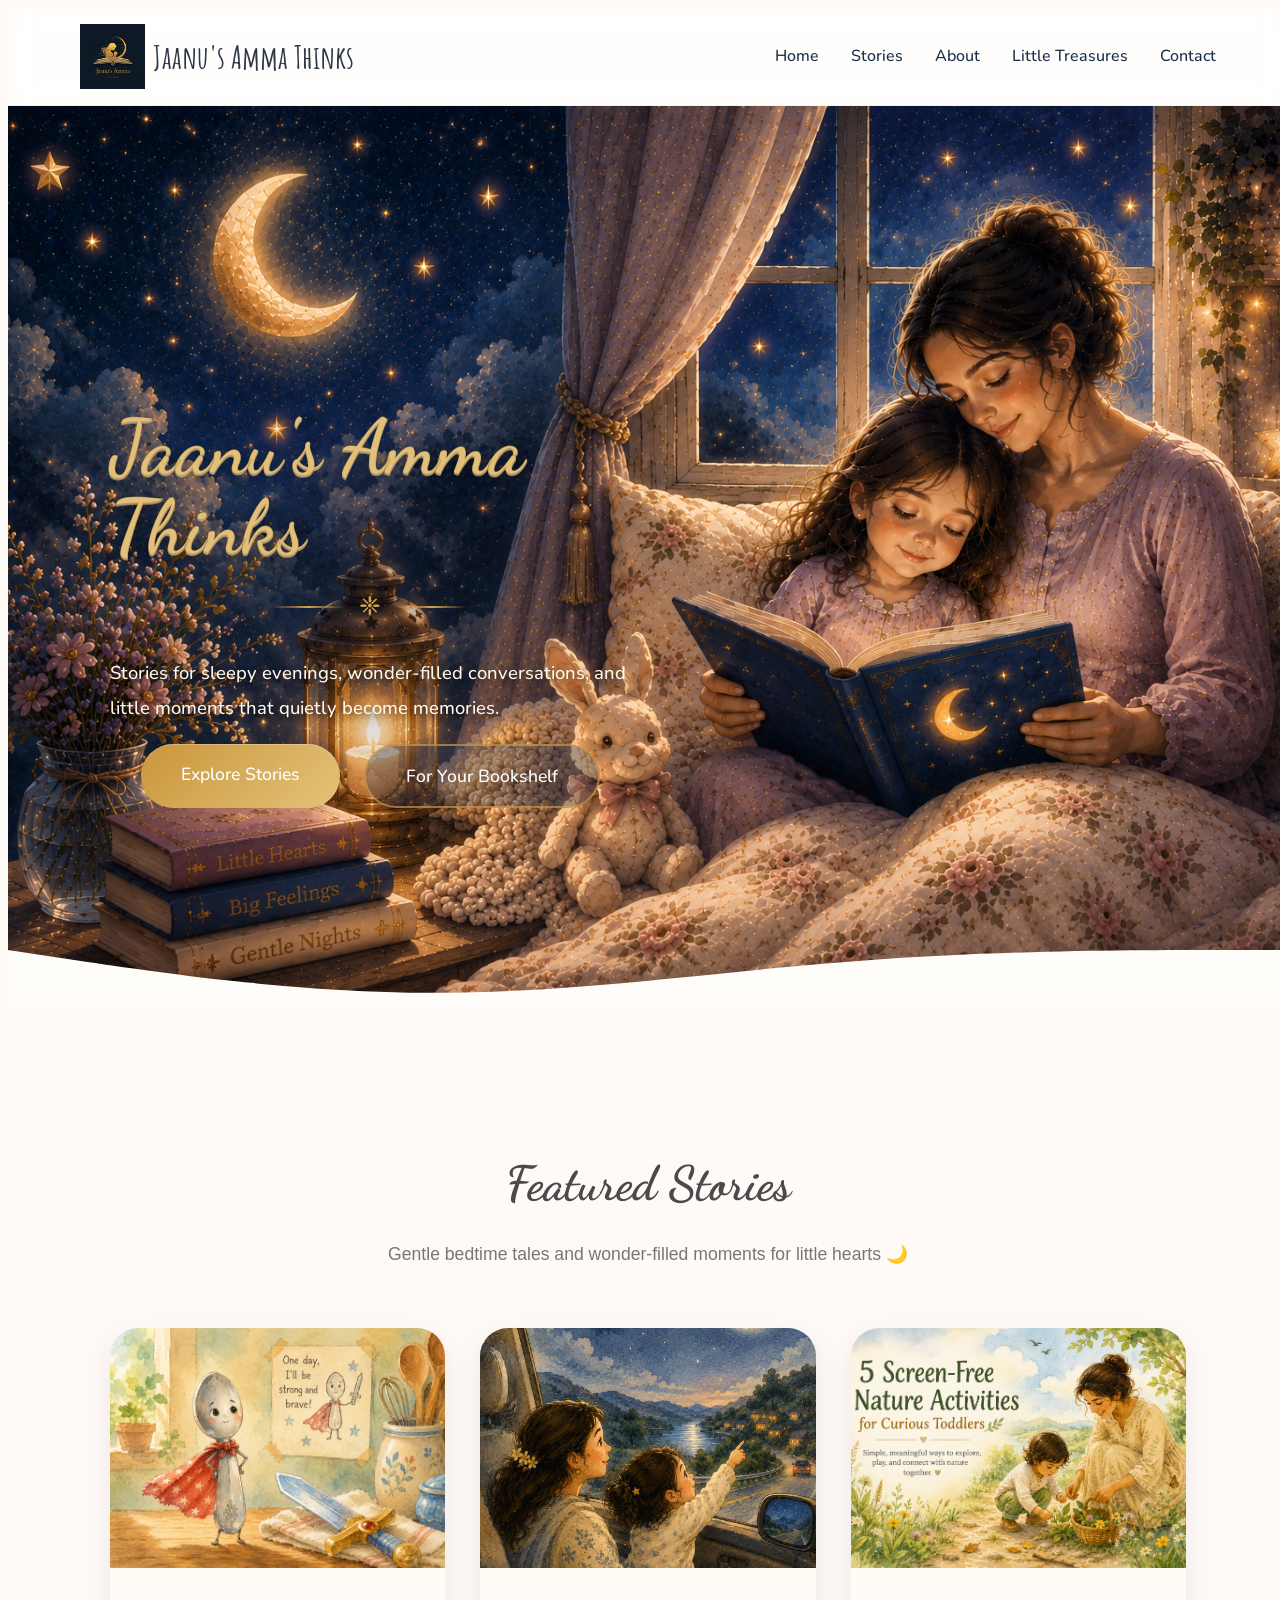
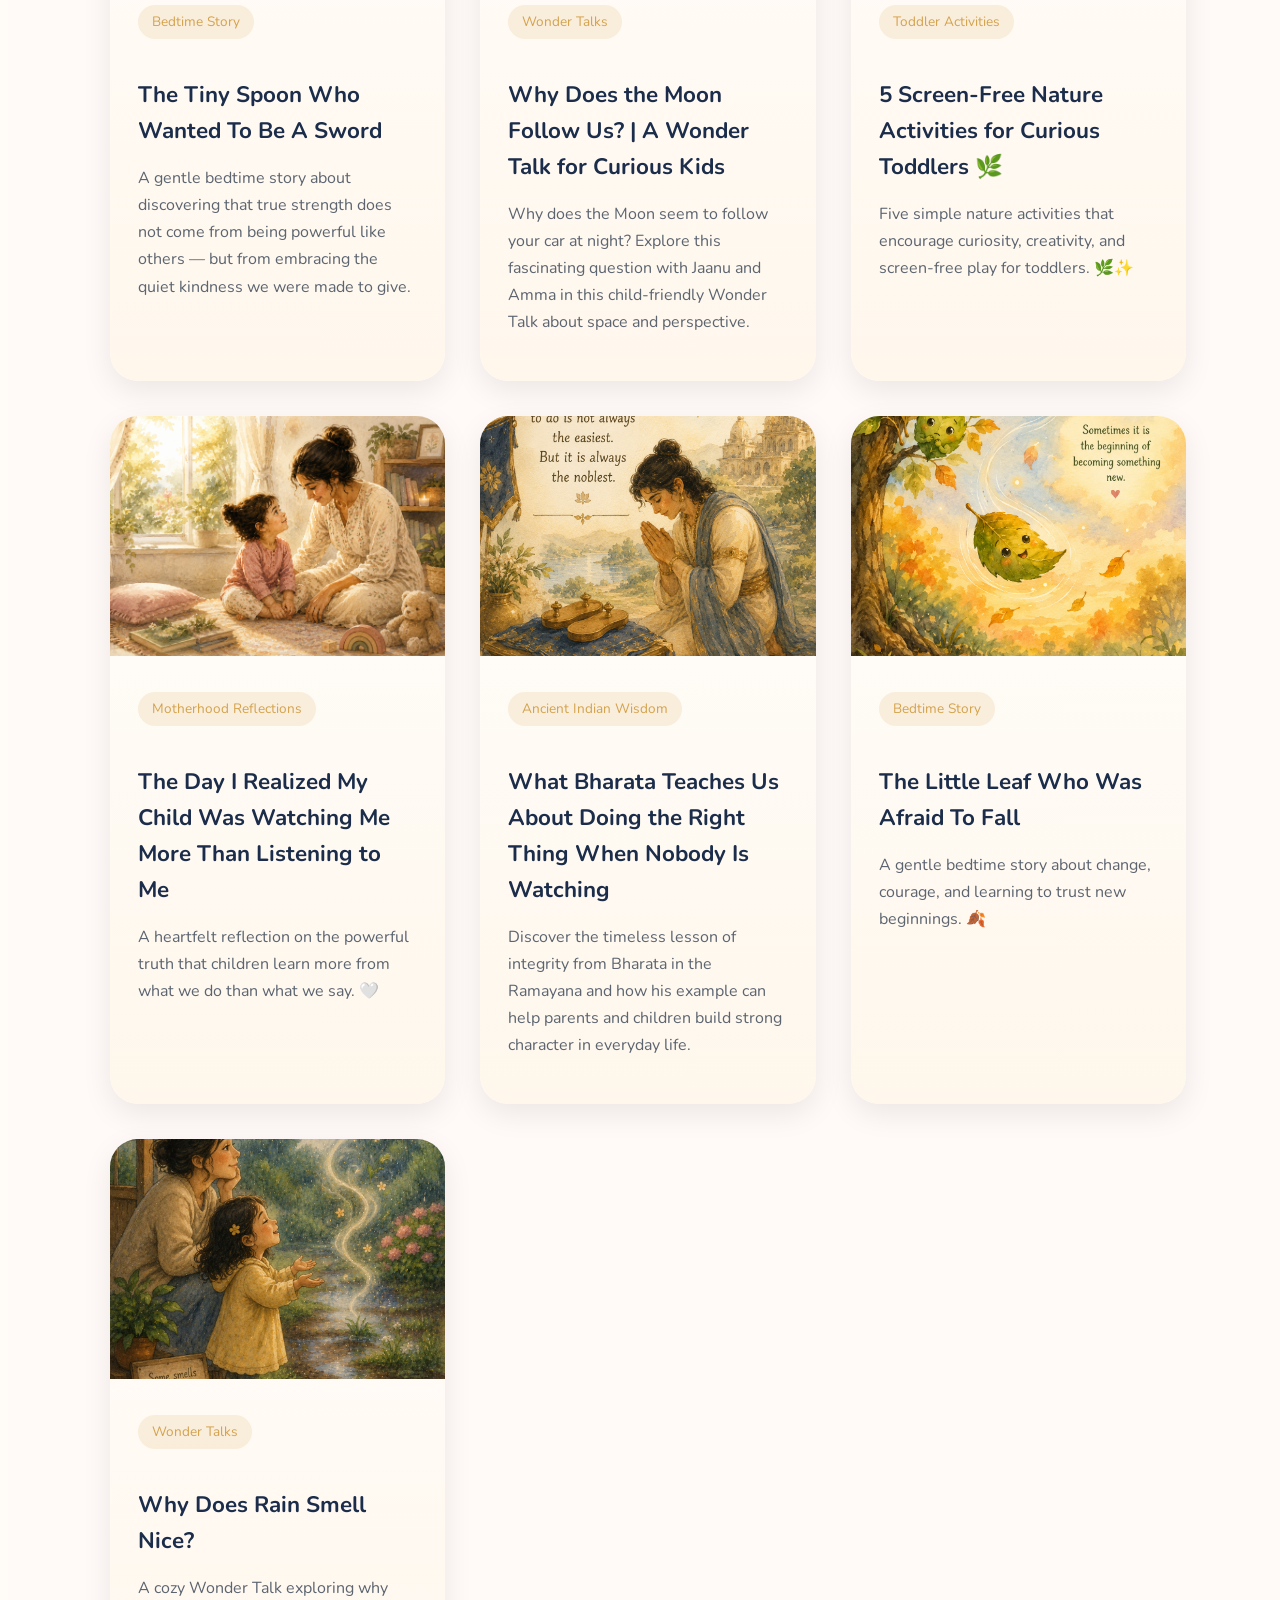
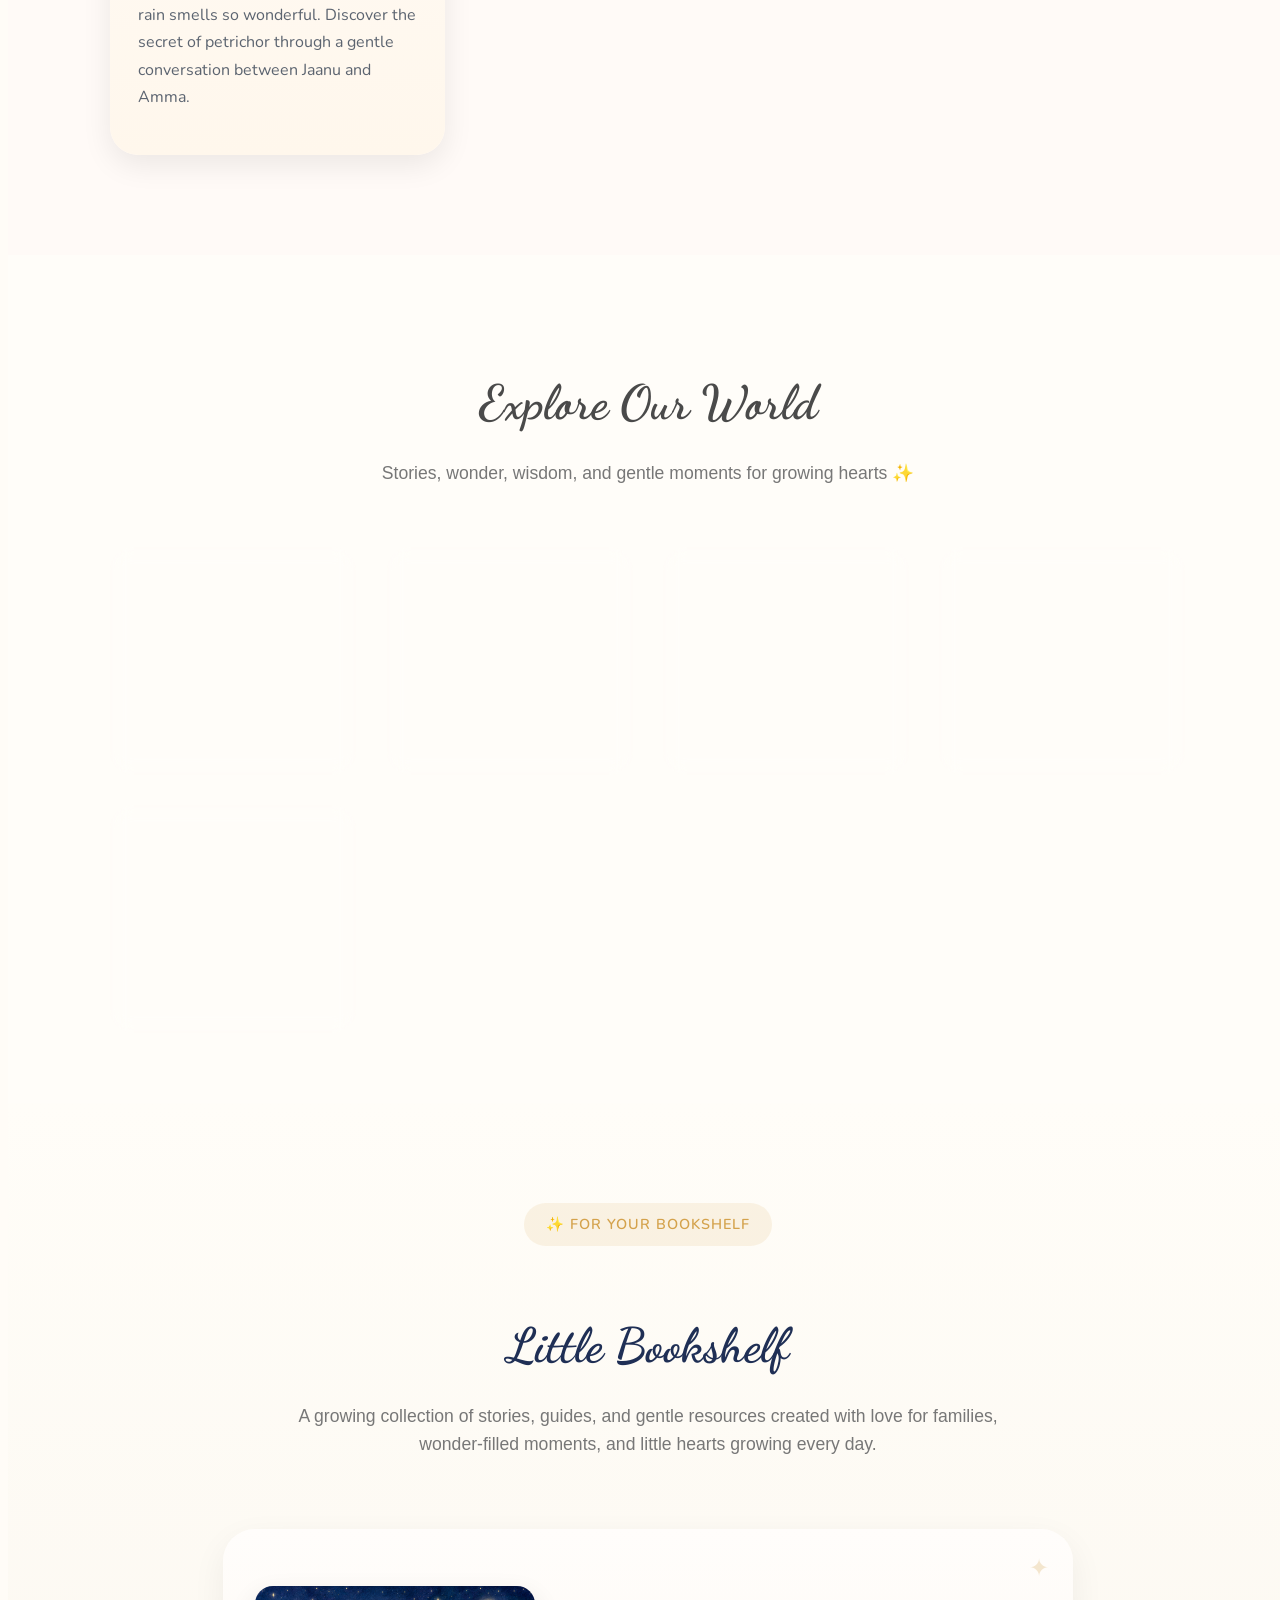
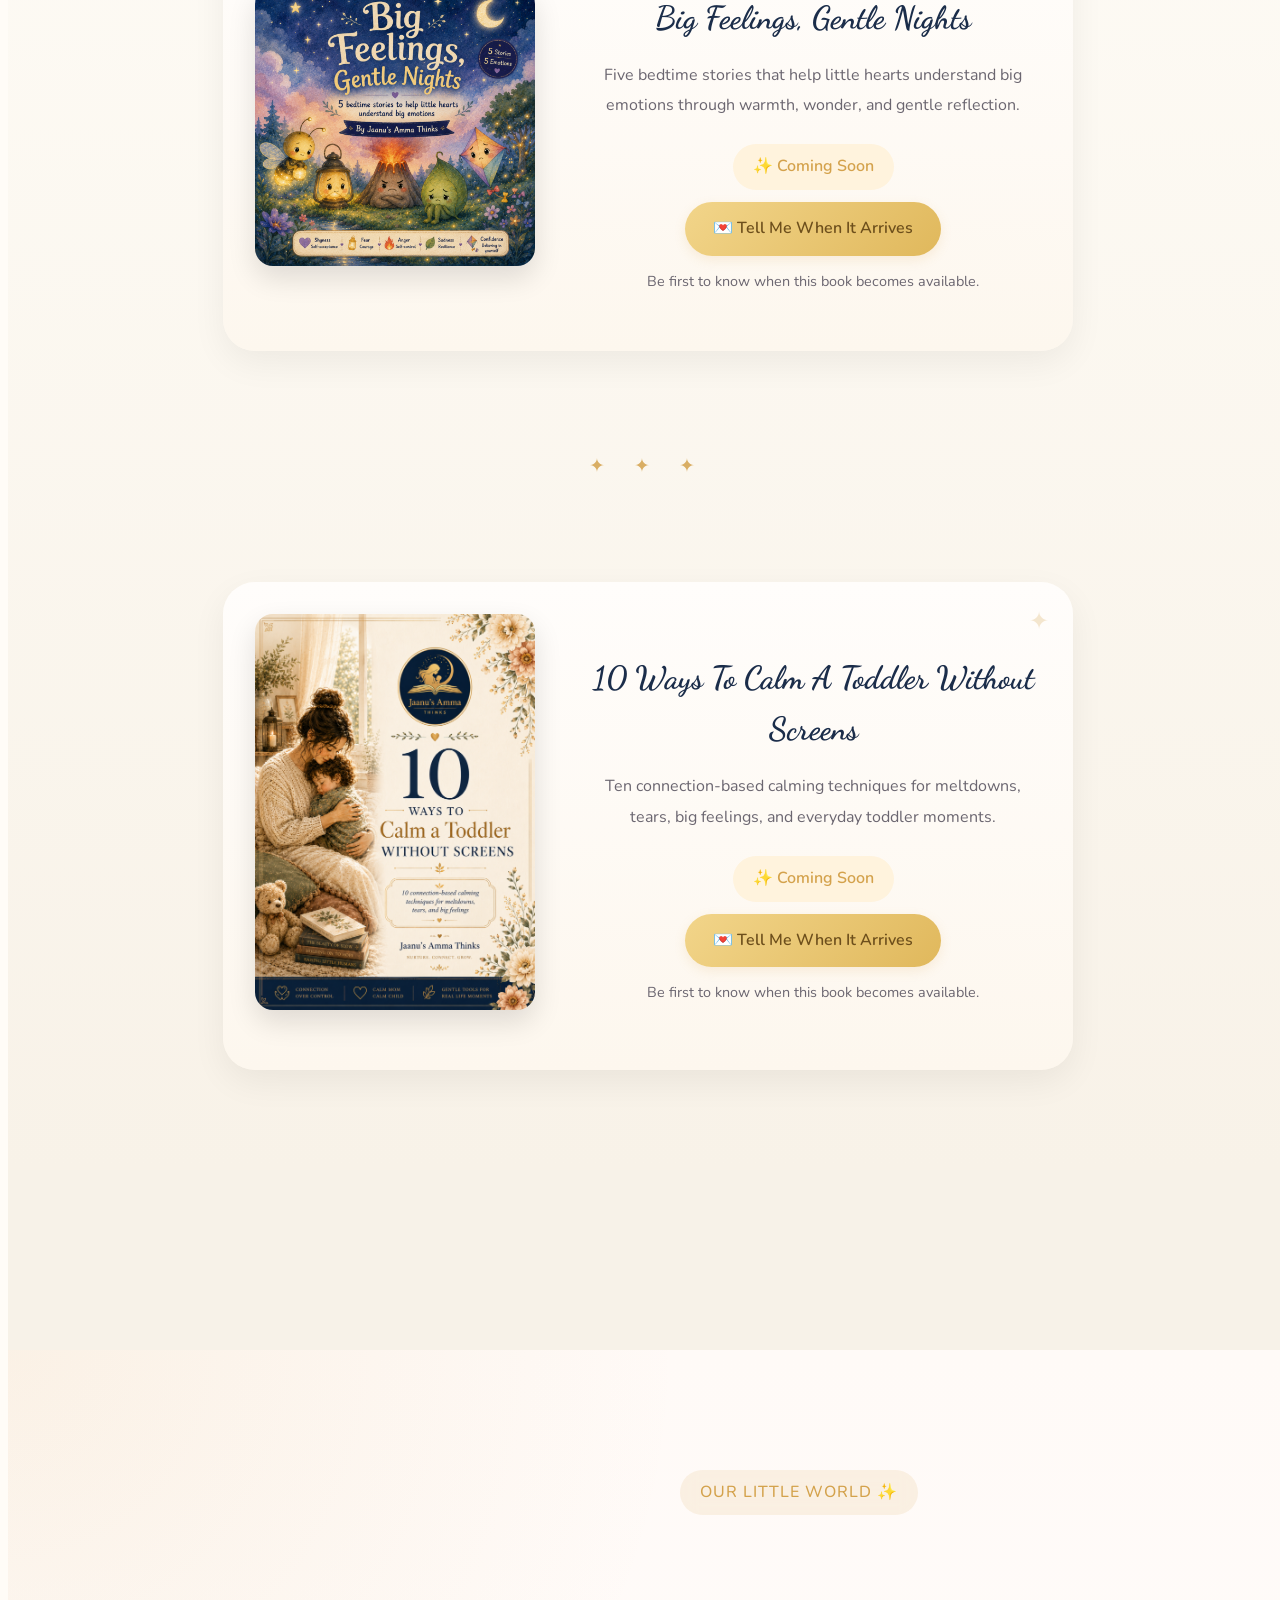
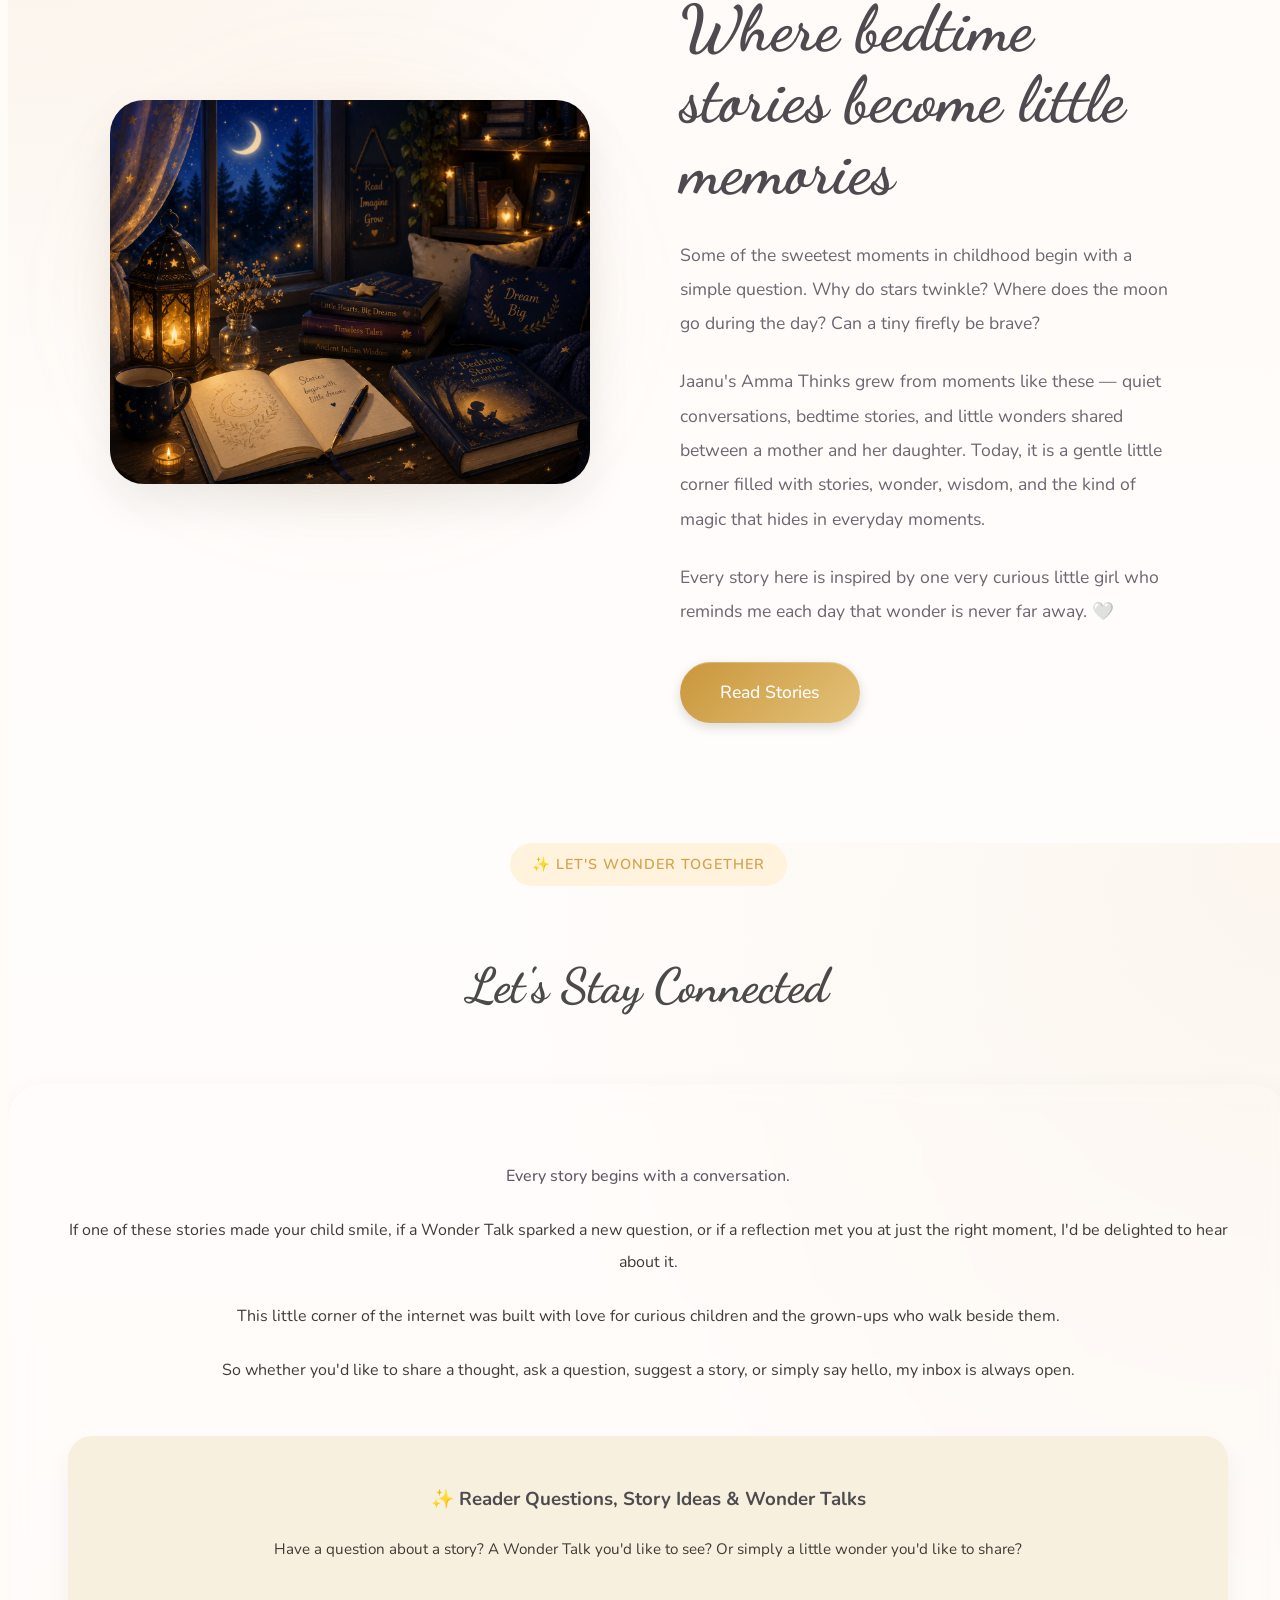
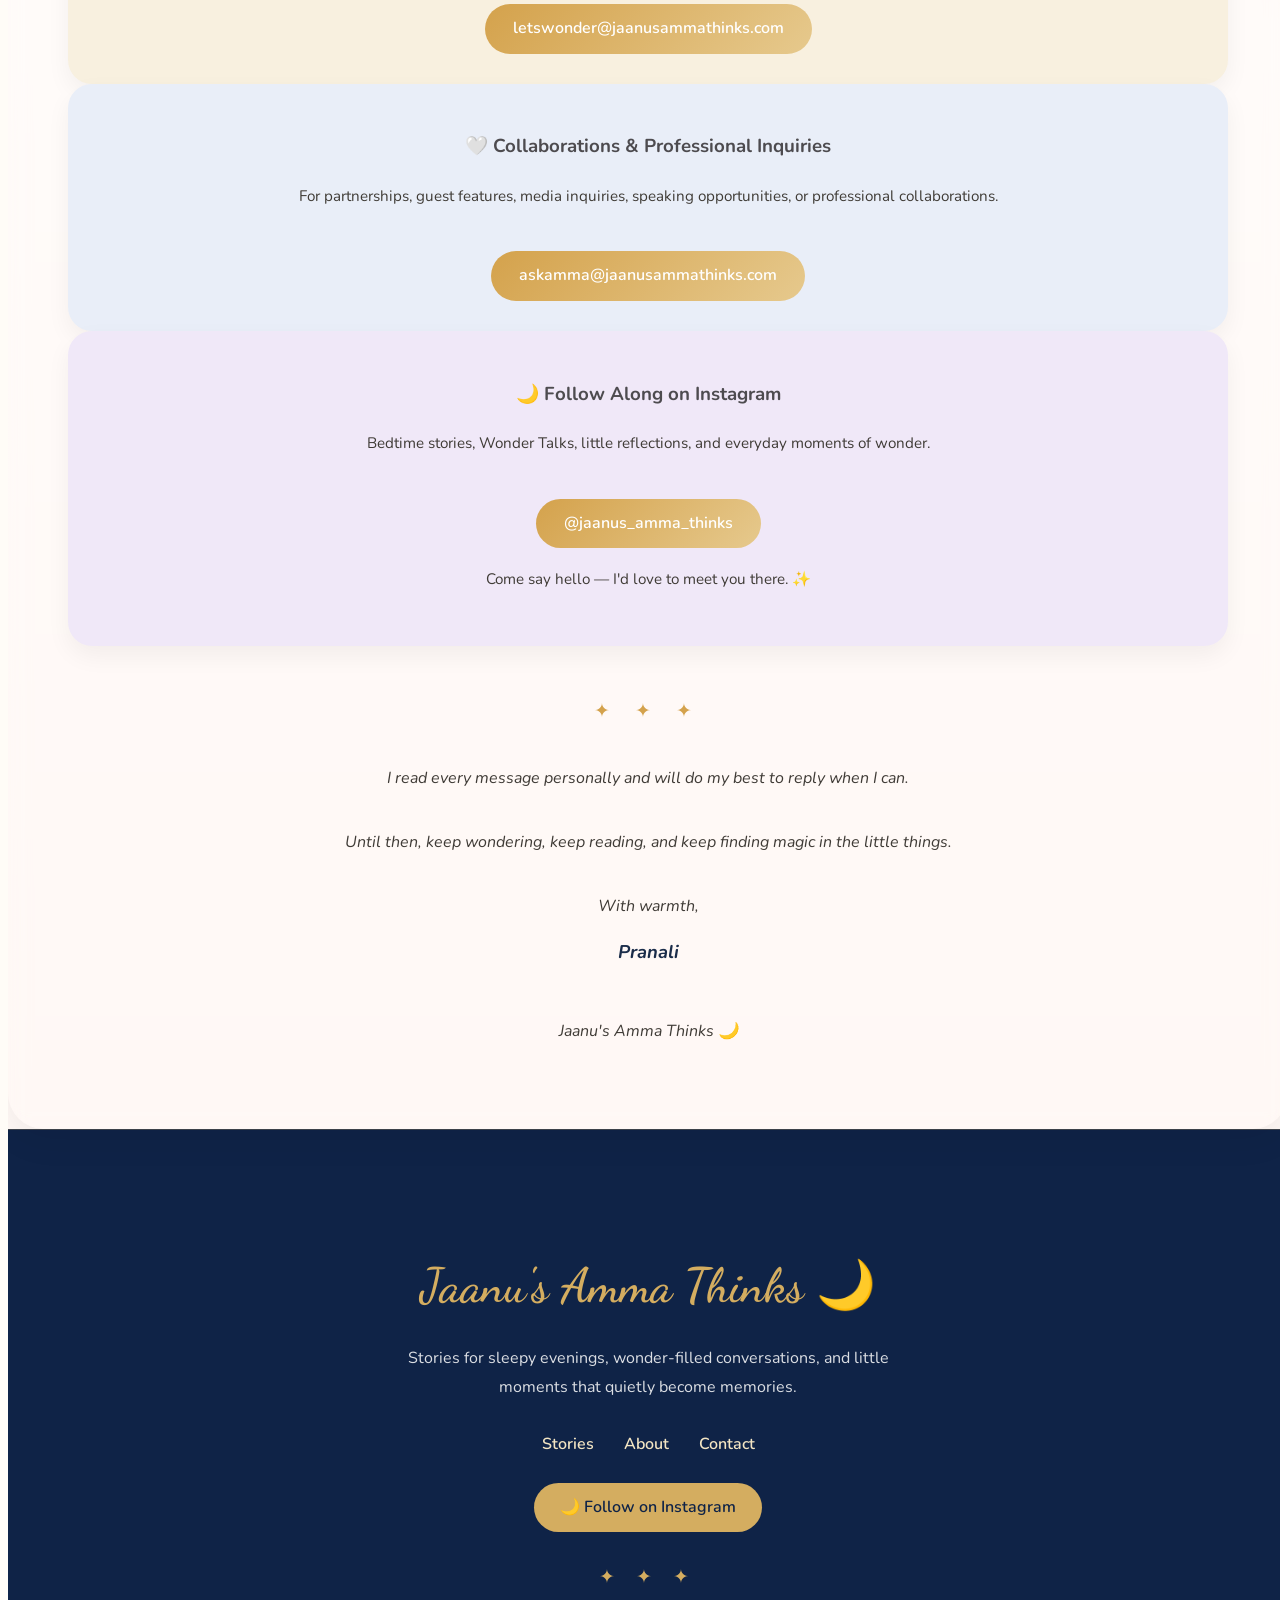
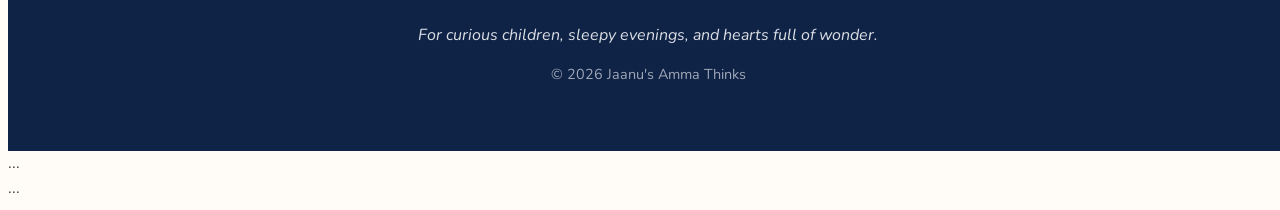
==== commit 3d2bb229: "Update index.html" ====
--- a/index.html
+++ b/index.html
@@ -486,6 +486,18 @@
 
     slug: "the-day-i-realized-my-child-was-watching-me-more-than-listening-to-me"
 },
+
+      {
+    title: "What Bharata Teaches Us About Doing the Right Thing When Nobody Is Watching",
+
+    category: "Ancient Indian Wisdom",
+
+    description:
+        "Discover the timeless lesson of integrity from Bharata in the Ramayana and how his example can help parents and children build strong character in everyday life.",
+    image: "bharata.png",
+
+    slug: "what-bharata-teaches-us-about-doing-the-right-thing-when-nobody-is-watching"
+},
     
     {
     title: "The Little Leaf Who Was Afraid To Fall",
@@ -510,21 +522,7 @@
     image: "rain-smell.png",
 
     slug: "why-does-rain-smell-nice"
-},
-
-  
-
-    {
-    title: "Why Krishna Tells Us to Do Our Best and Let Go of the Rest | Wisdom from the Gita for Children",
-
-    category: "Ancient Indian Wisdom",
-
-    description:
-        "A simple lesson from the Bhagavad Gita about effort, worry, and learning to do our best without being afraid of the outcome. 🌿",
-    image: "krishna-arjuna.png",
-
-    slug: "why-krishna-tells-us-to-do-our-best-and-let-go-of-the-rest"
-}
+} 
 ];
 
 const storyGrid = document.getElementById("story-grid");
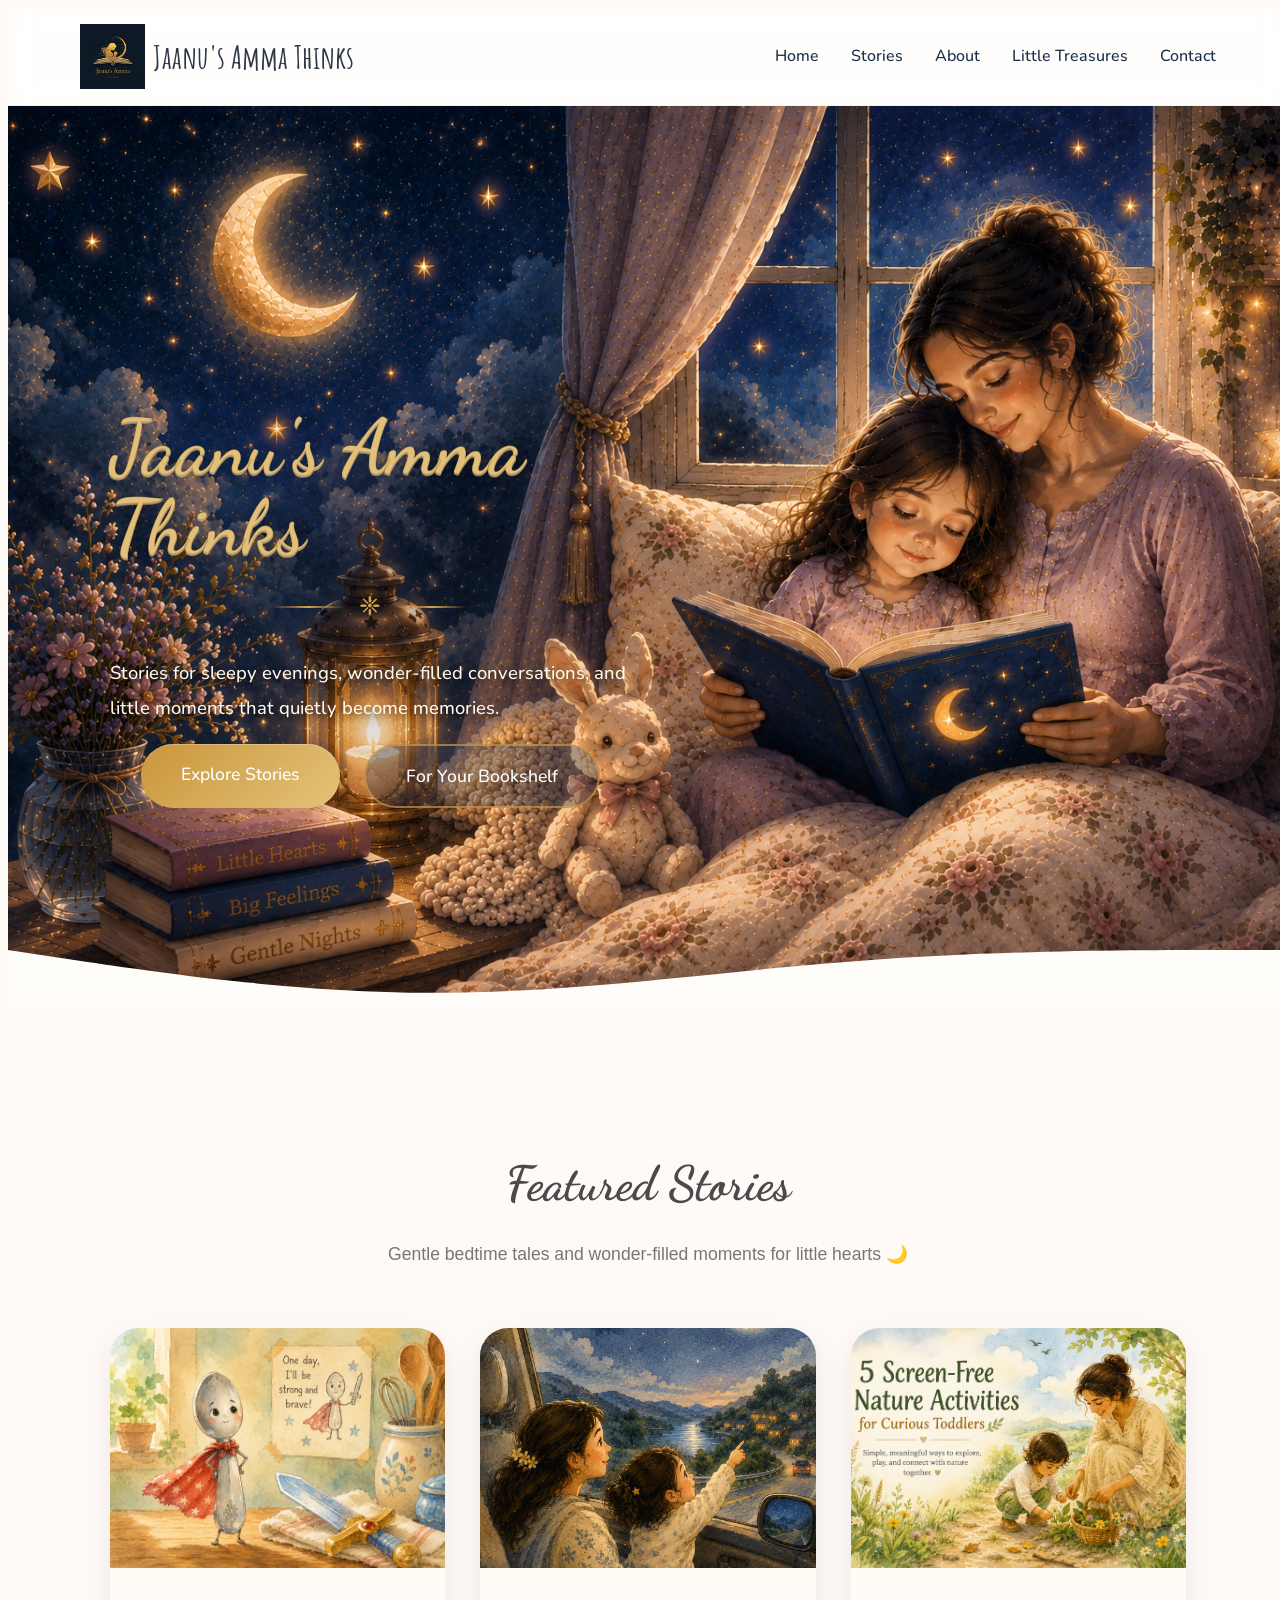
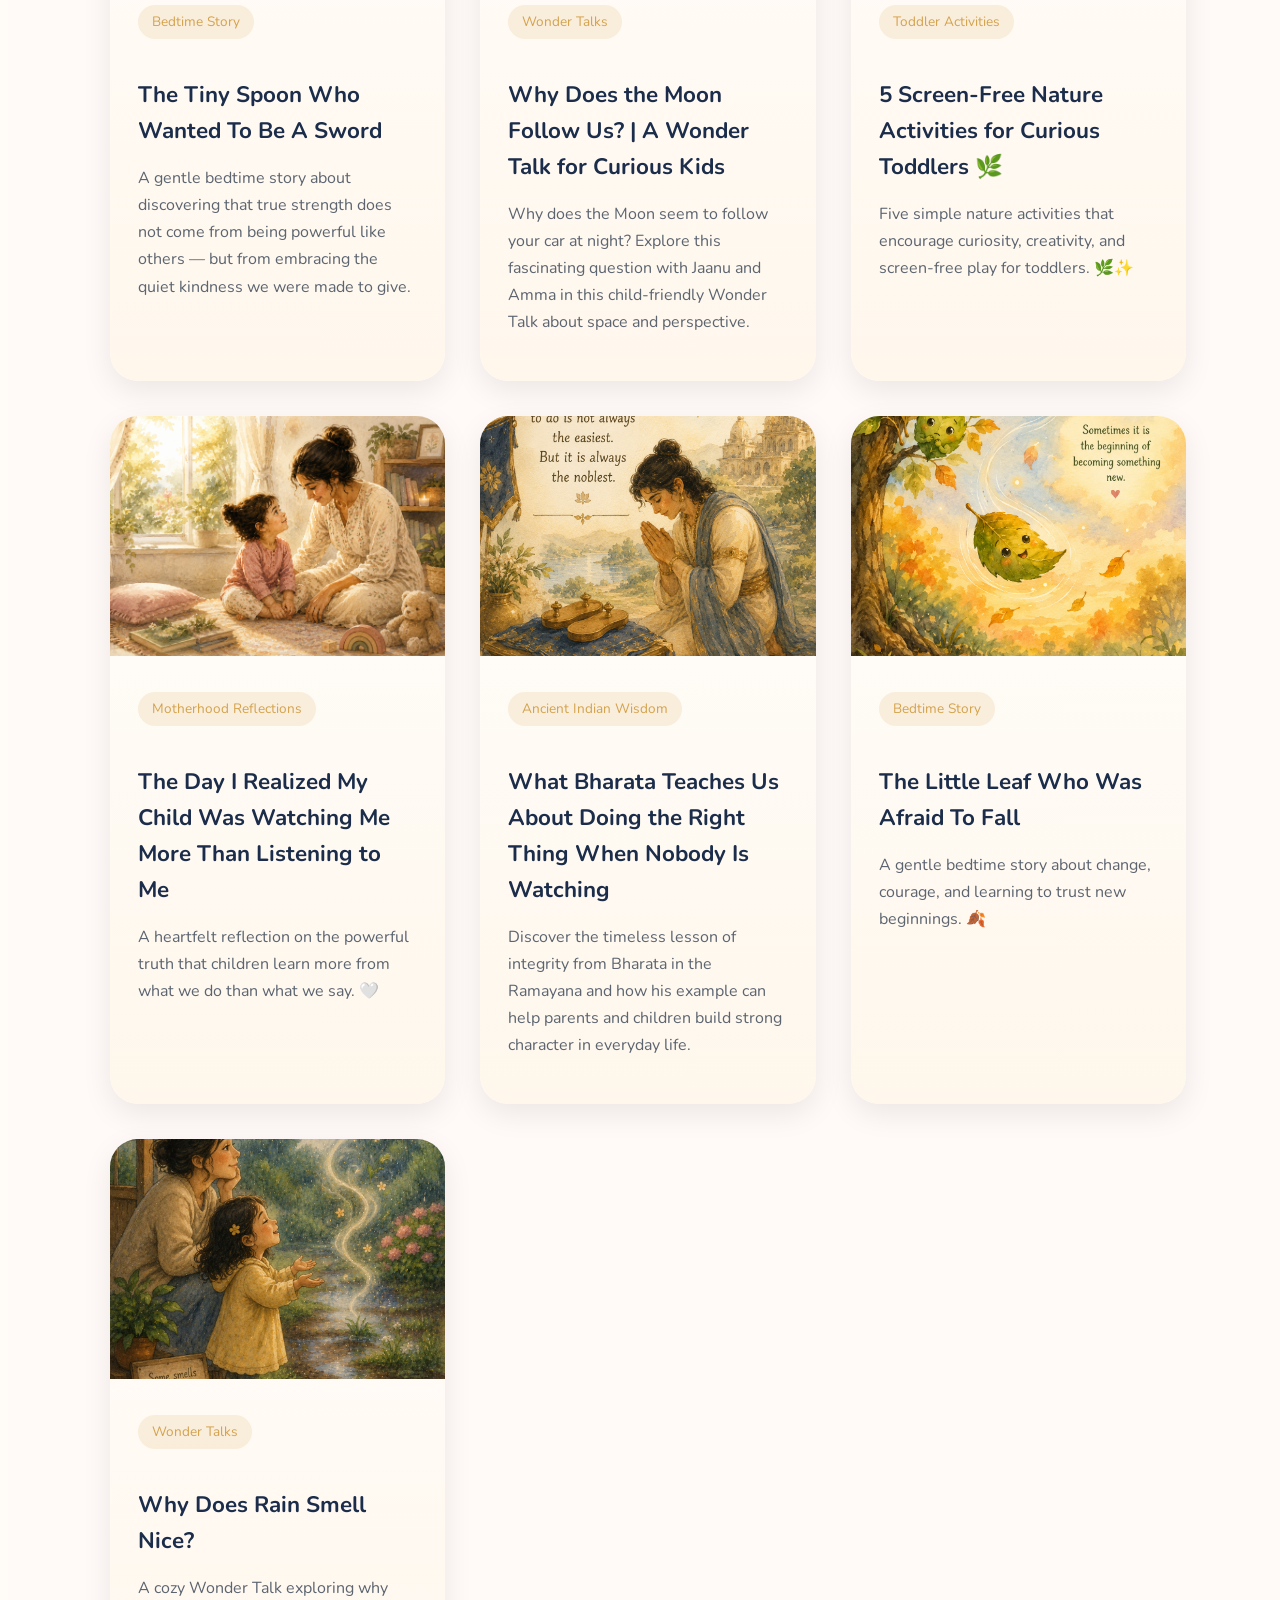
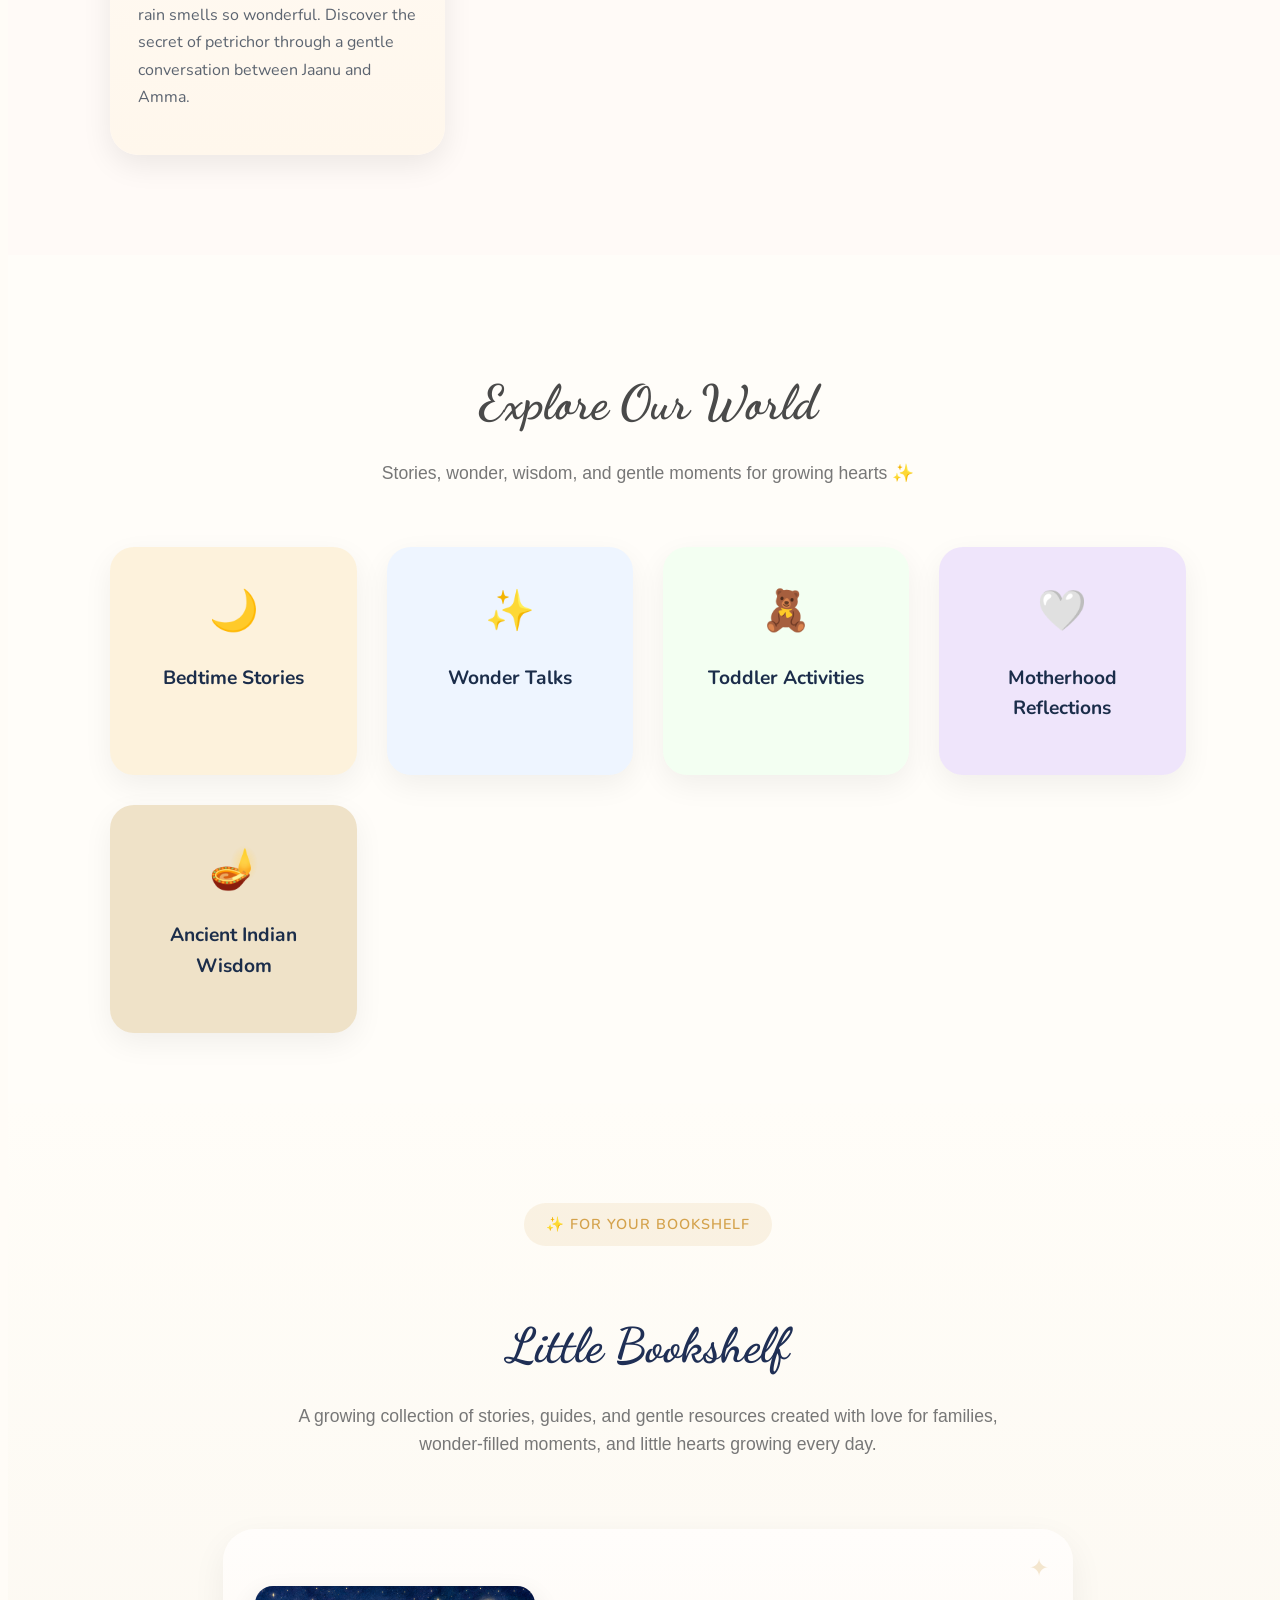
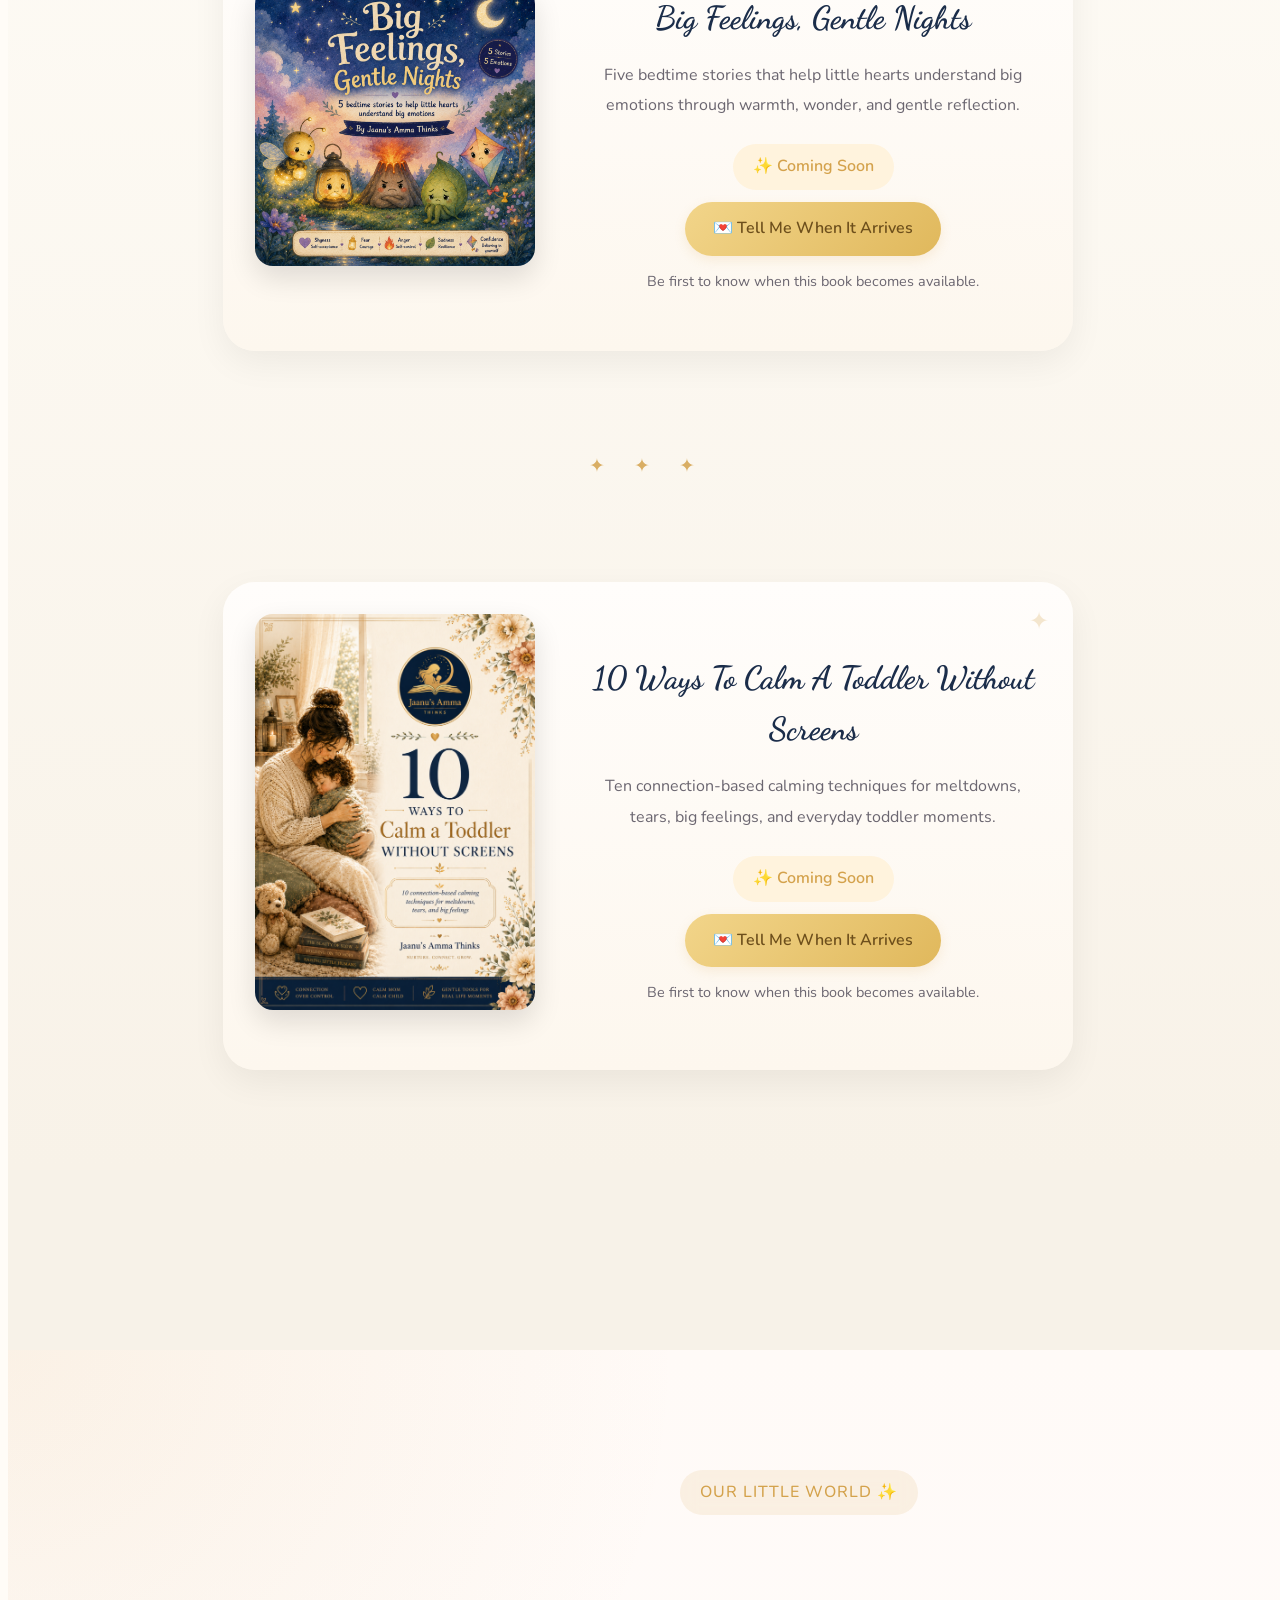
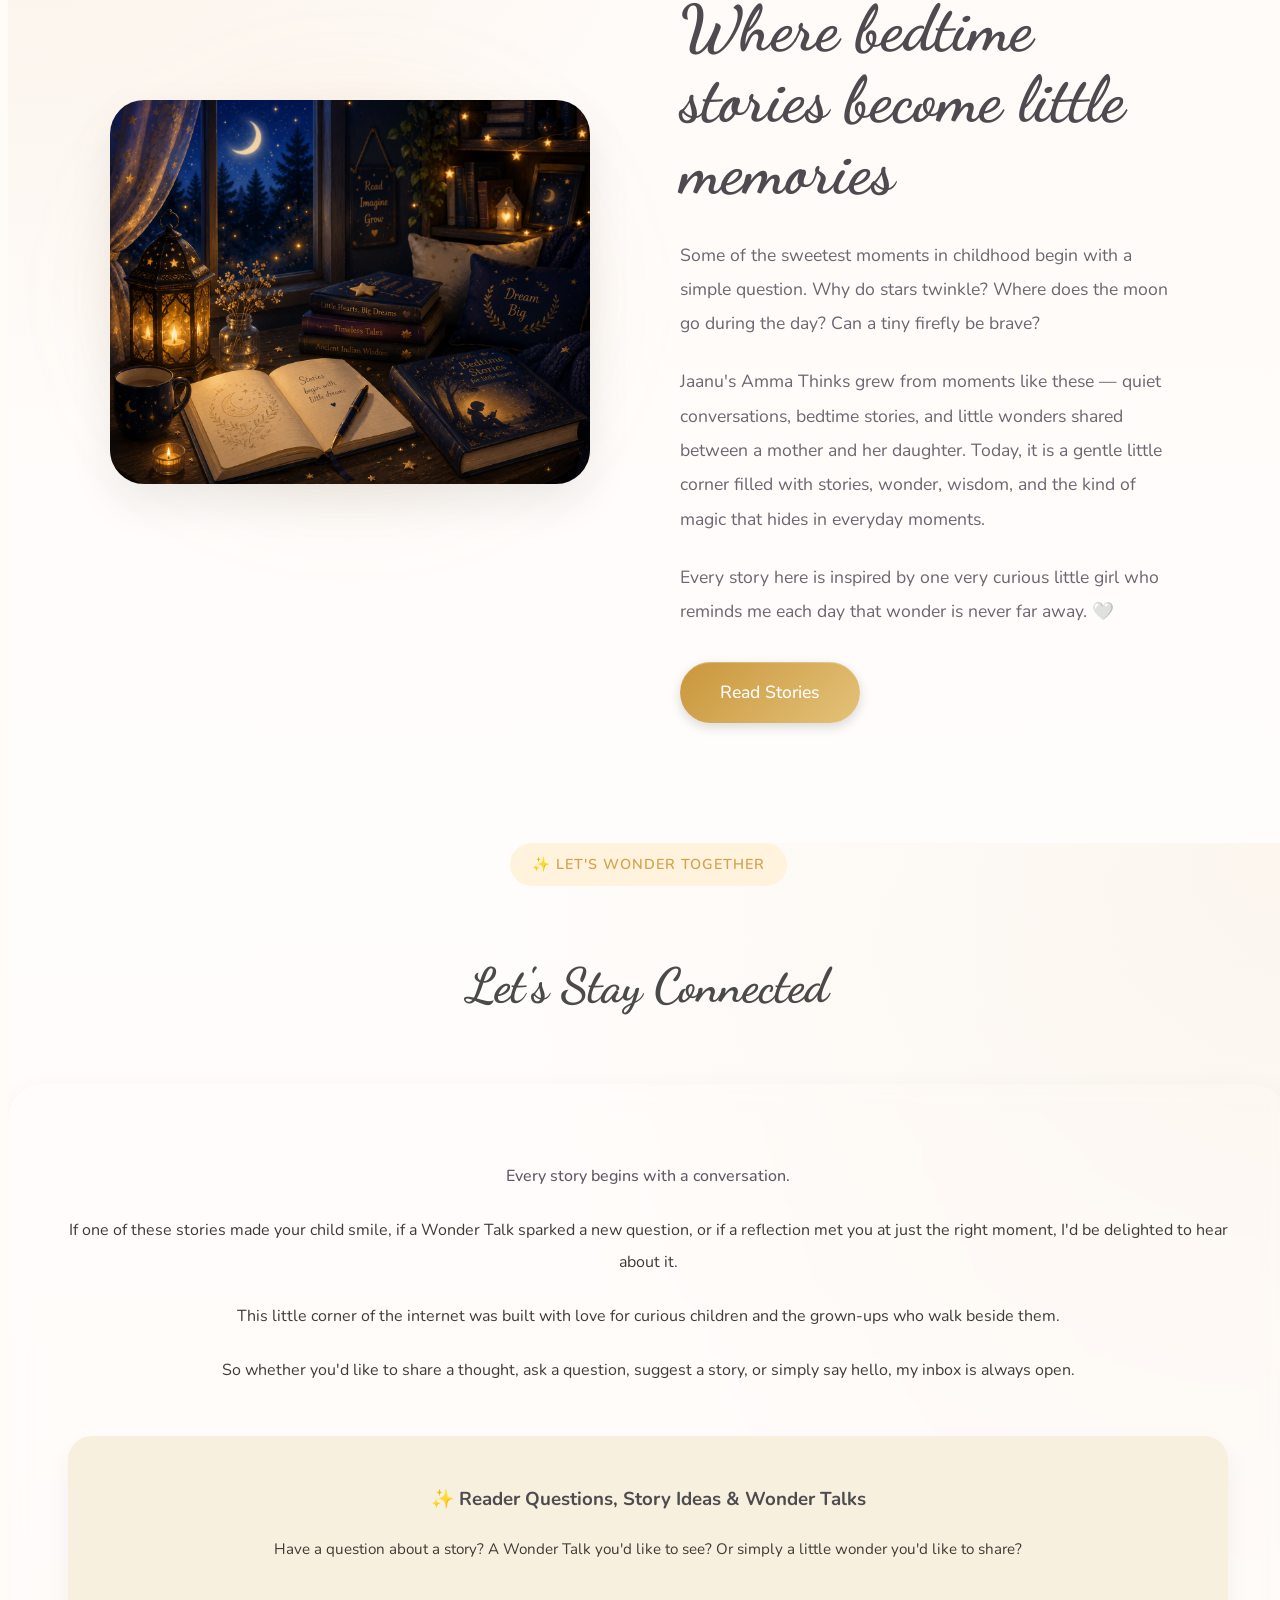
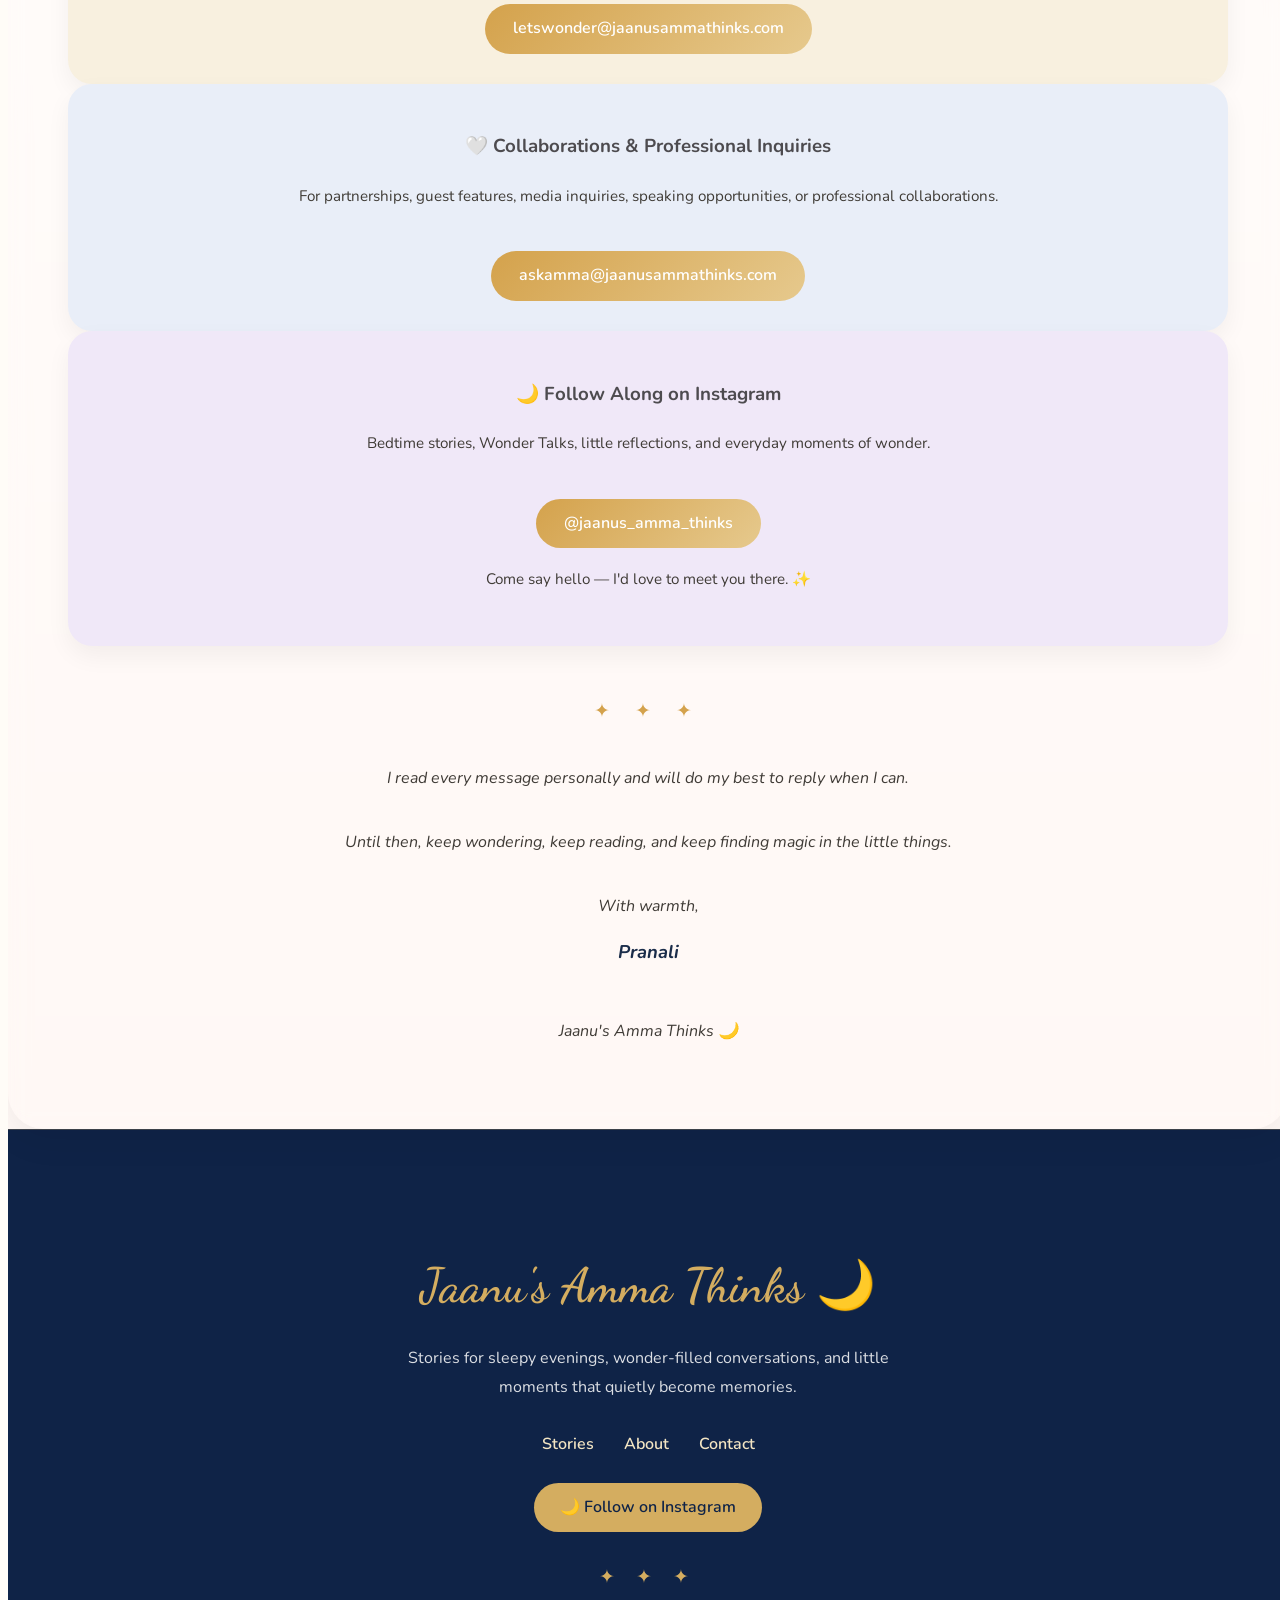
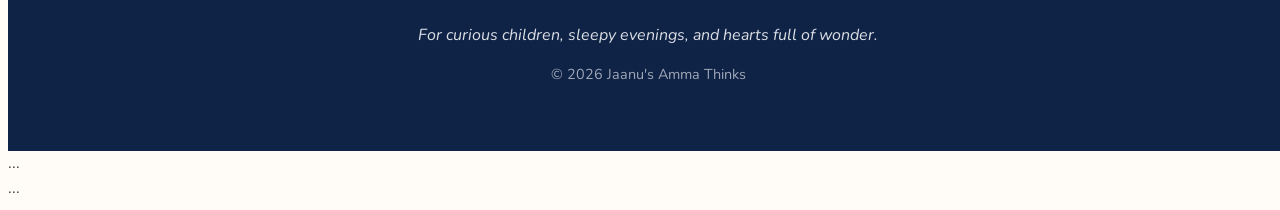
==== commit c9acceef: "Update index.html" ====
--- a/index.html
+++ b/index.html
@@ -29,6 +29,8 @@
 <meta name="twitter:title" content="Jaanu's Amma Thinks | Bedtime Stories, Toddler Activities & Wonder Talks">
 <meta name="twitter:description" content="Gentle bedtime stories, screen-free toddler activities, Wonder Talks, motherhood reflections, and ancient Indian wisdom for curious little minds.">
 <meta name="twitter:image" content="https://www.jaanusammathinks.com/new-hero.png">
+
+    <meta name="p:domain_verify" content="759add2d42a874055dd4c8cb4aa2f77a"/>
     
 <!-- MailerLite Universal -->
 <script>
--- a/style.css
+++ b/style.css
@@ -2215,7 +2215,7 @@
     margin: 0;
 }
 
-.story-body ul li p a {
+.story-body ul li a {
     display: block;
     background: #f7f2e8;
     padding: 14px 18px;
@@ -2227,10 +2227,9 @@
 .story-content ul li a:hover {
     transform: translateY(-2px);
 }
-.story-body ul li p a:hover {
+.story-body ul li a:hover {
     transform: translateY(-2px);
     transition: all 0.2s ease;
-}
 }
 
 /* MailerLite form container */
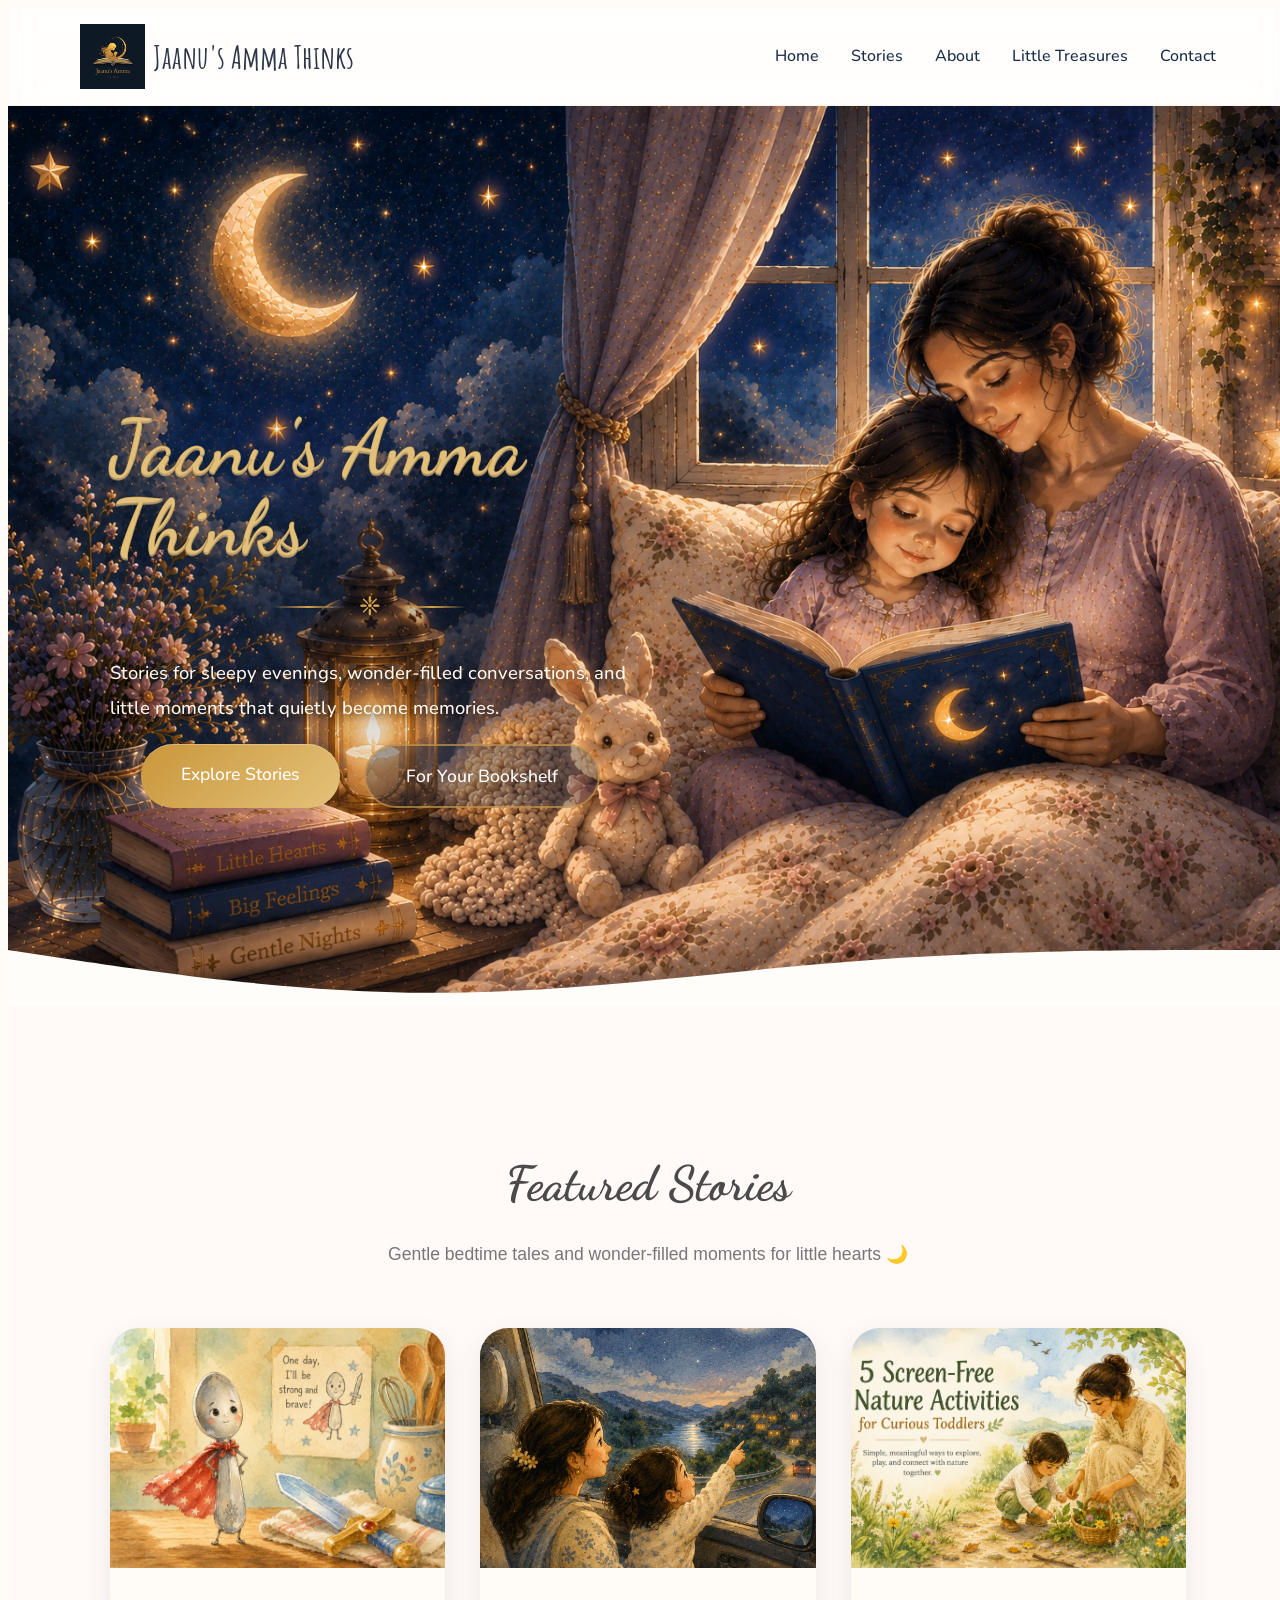
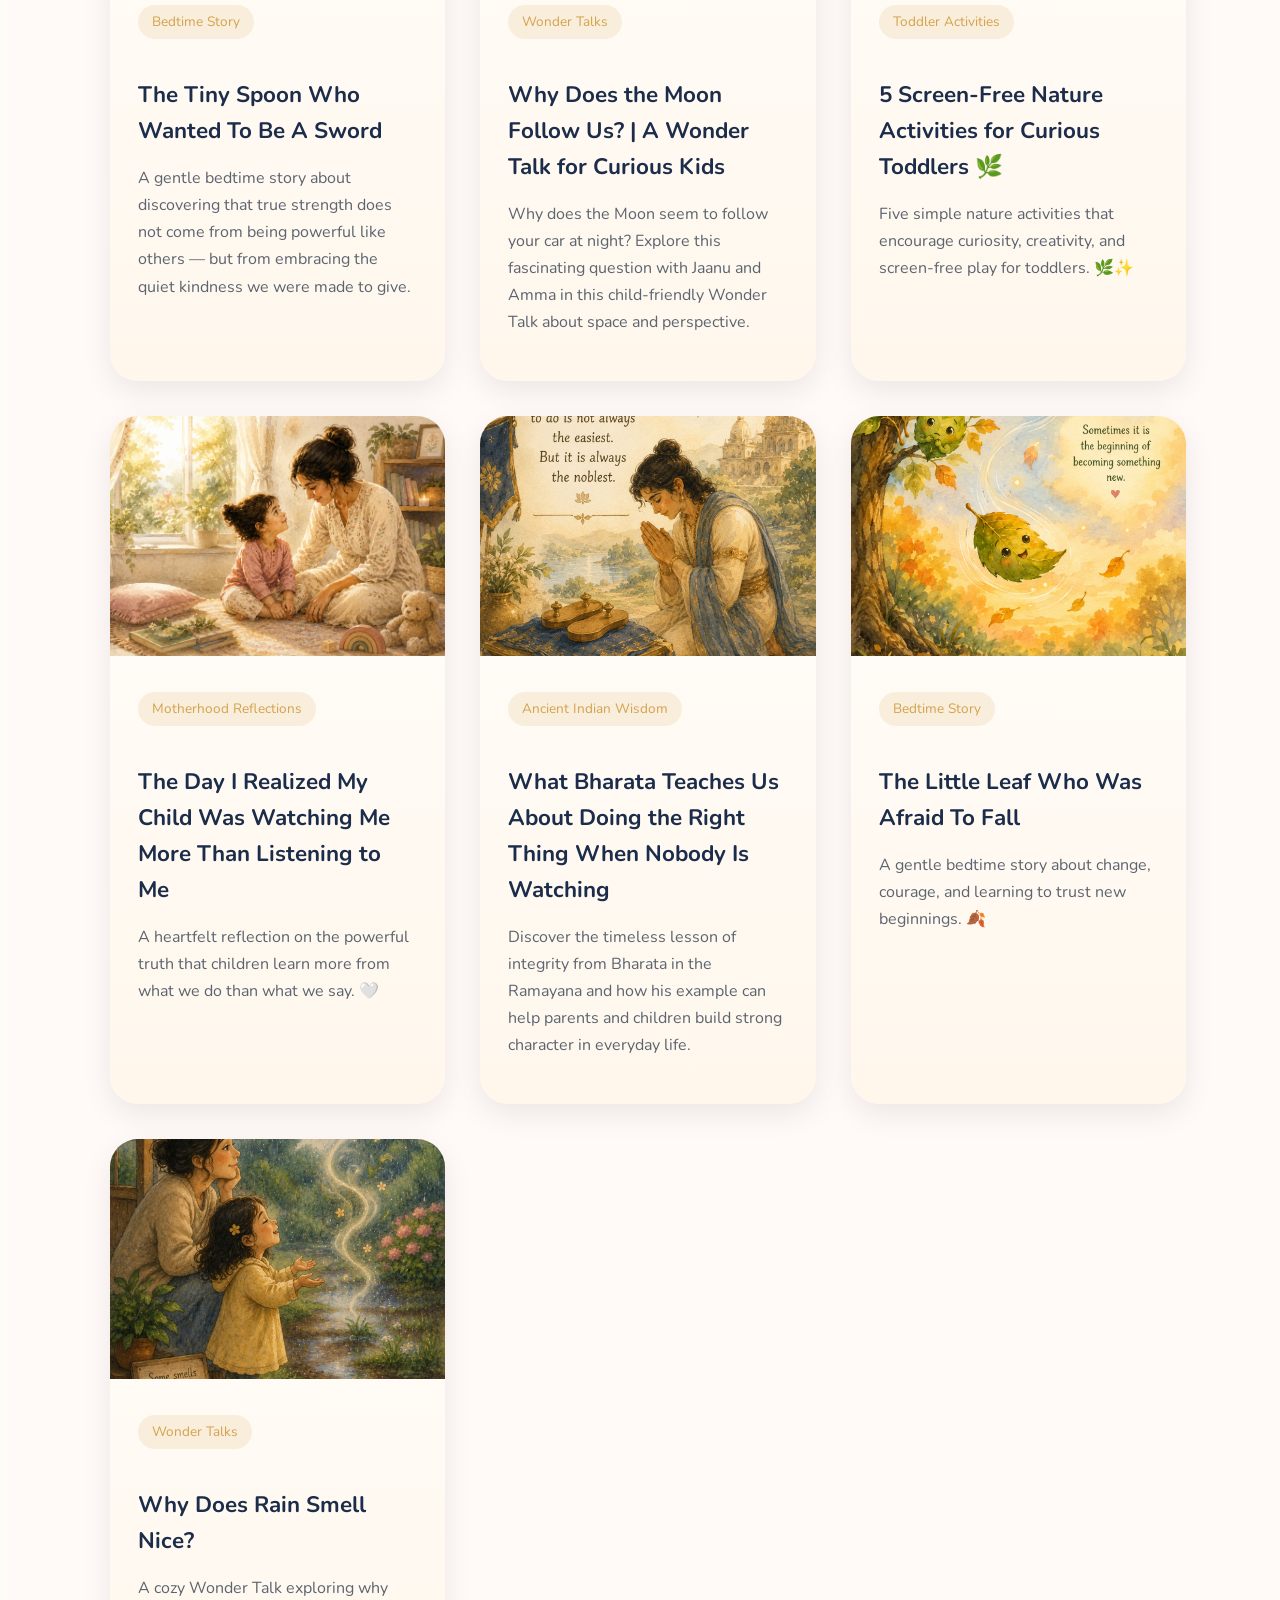
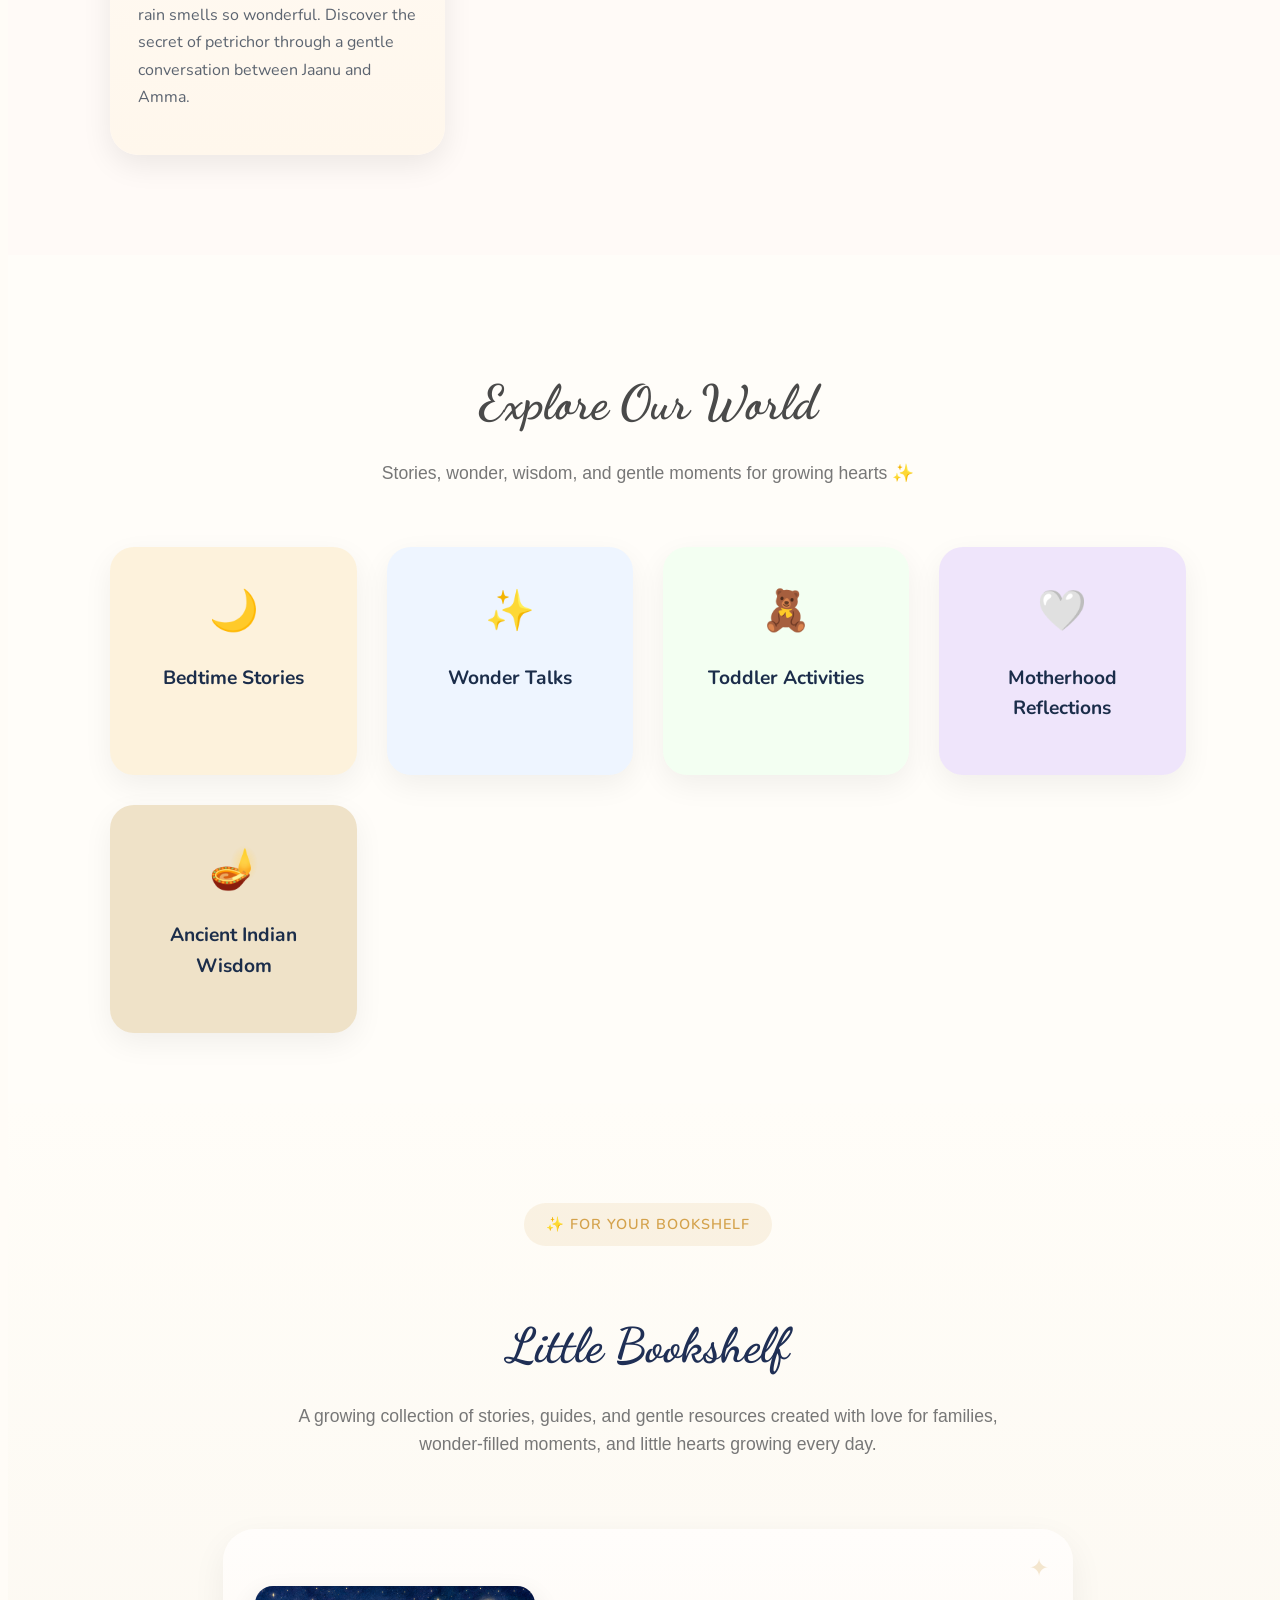
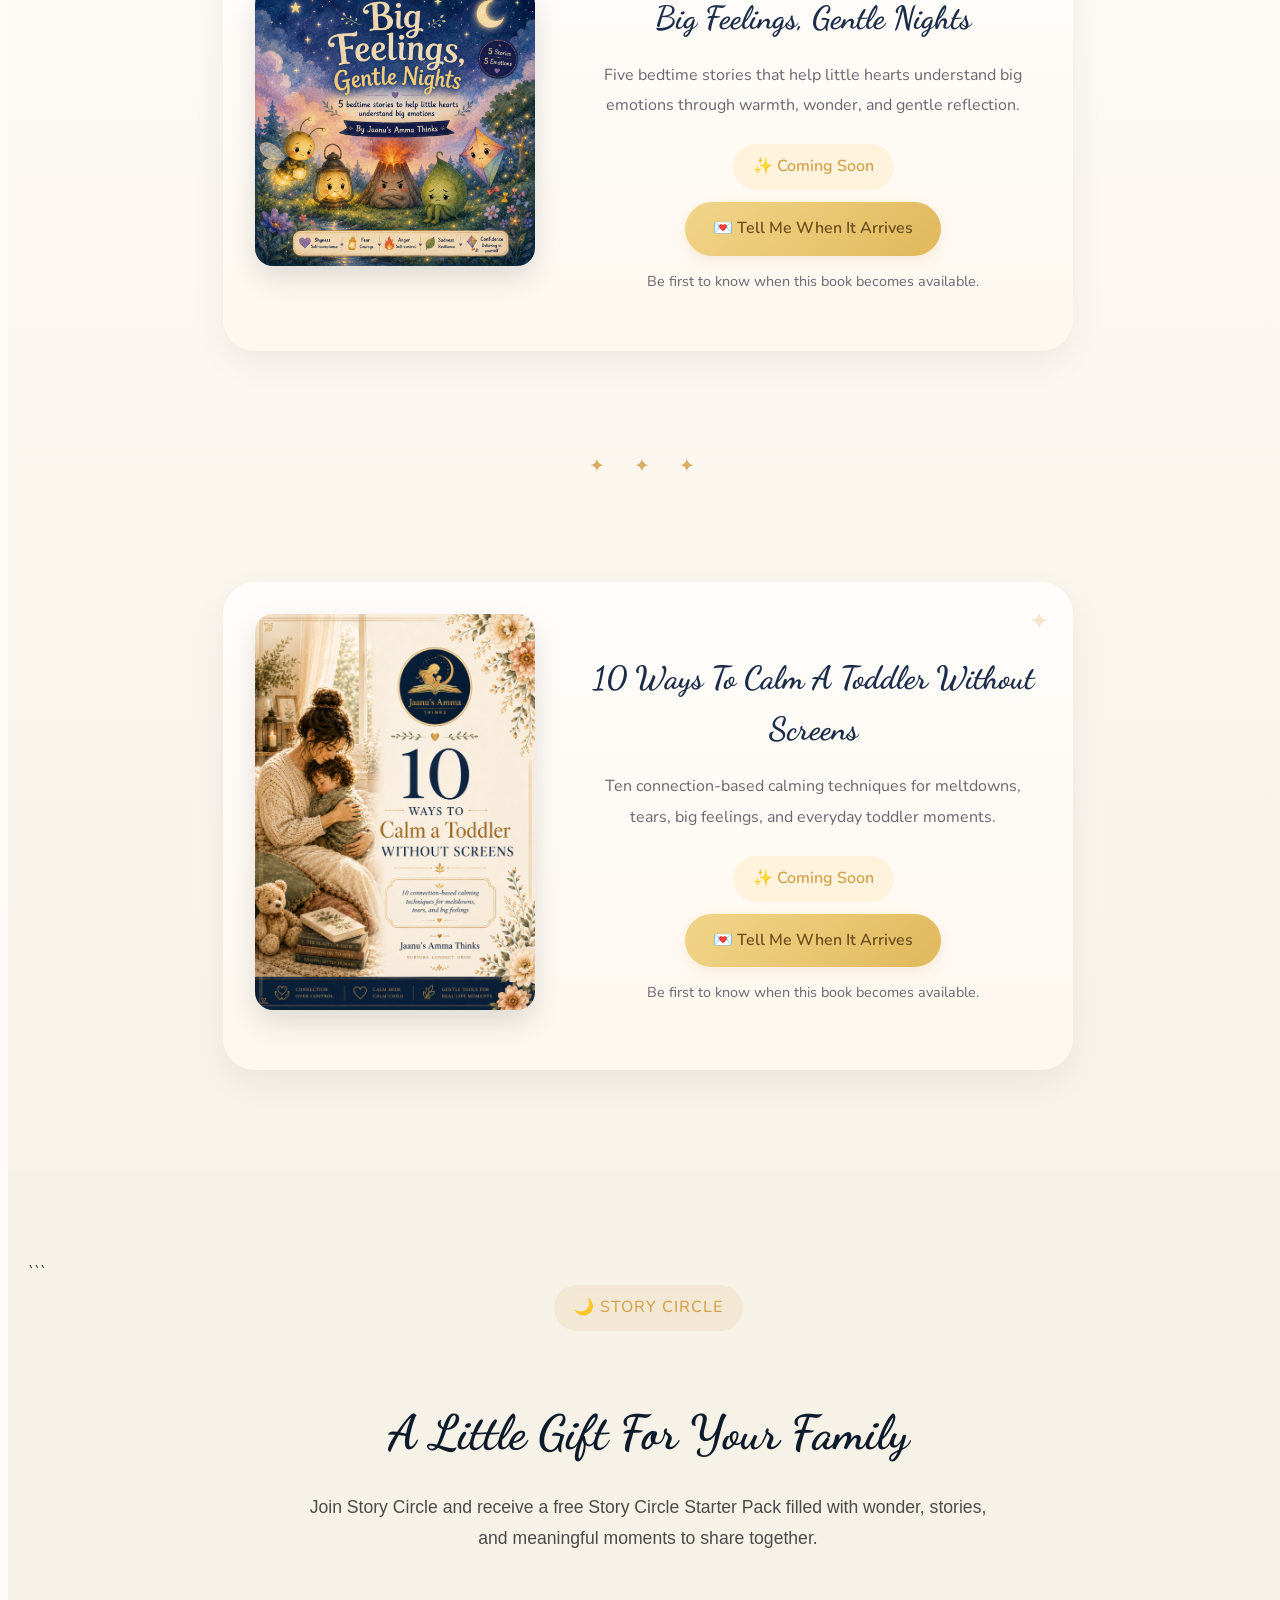
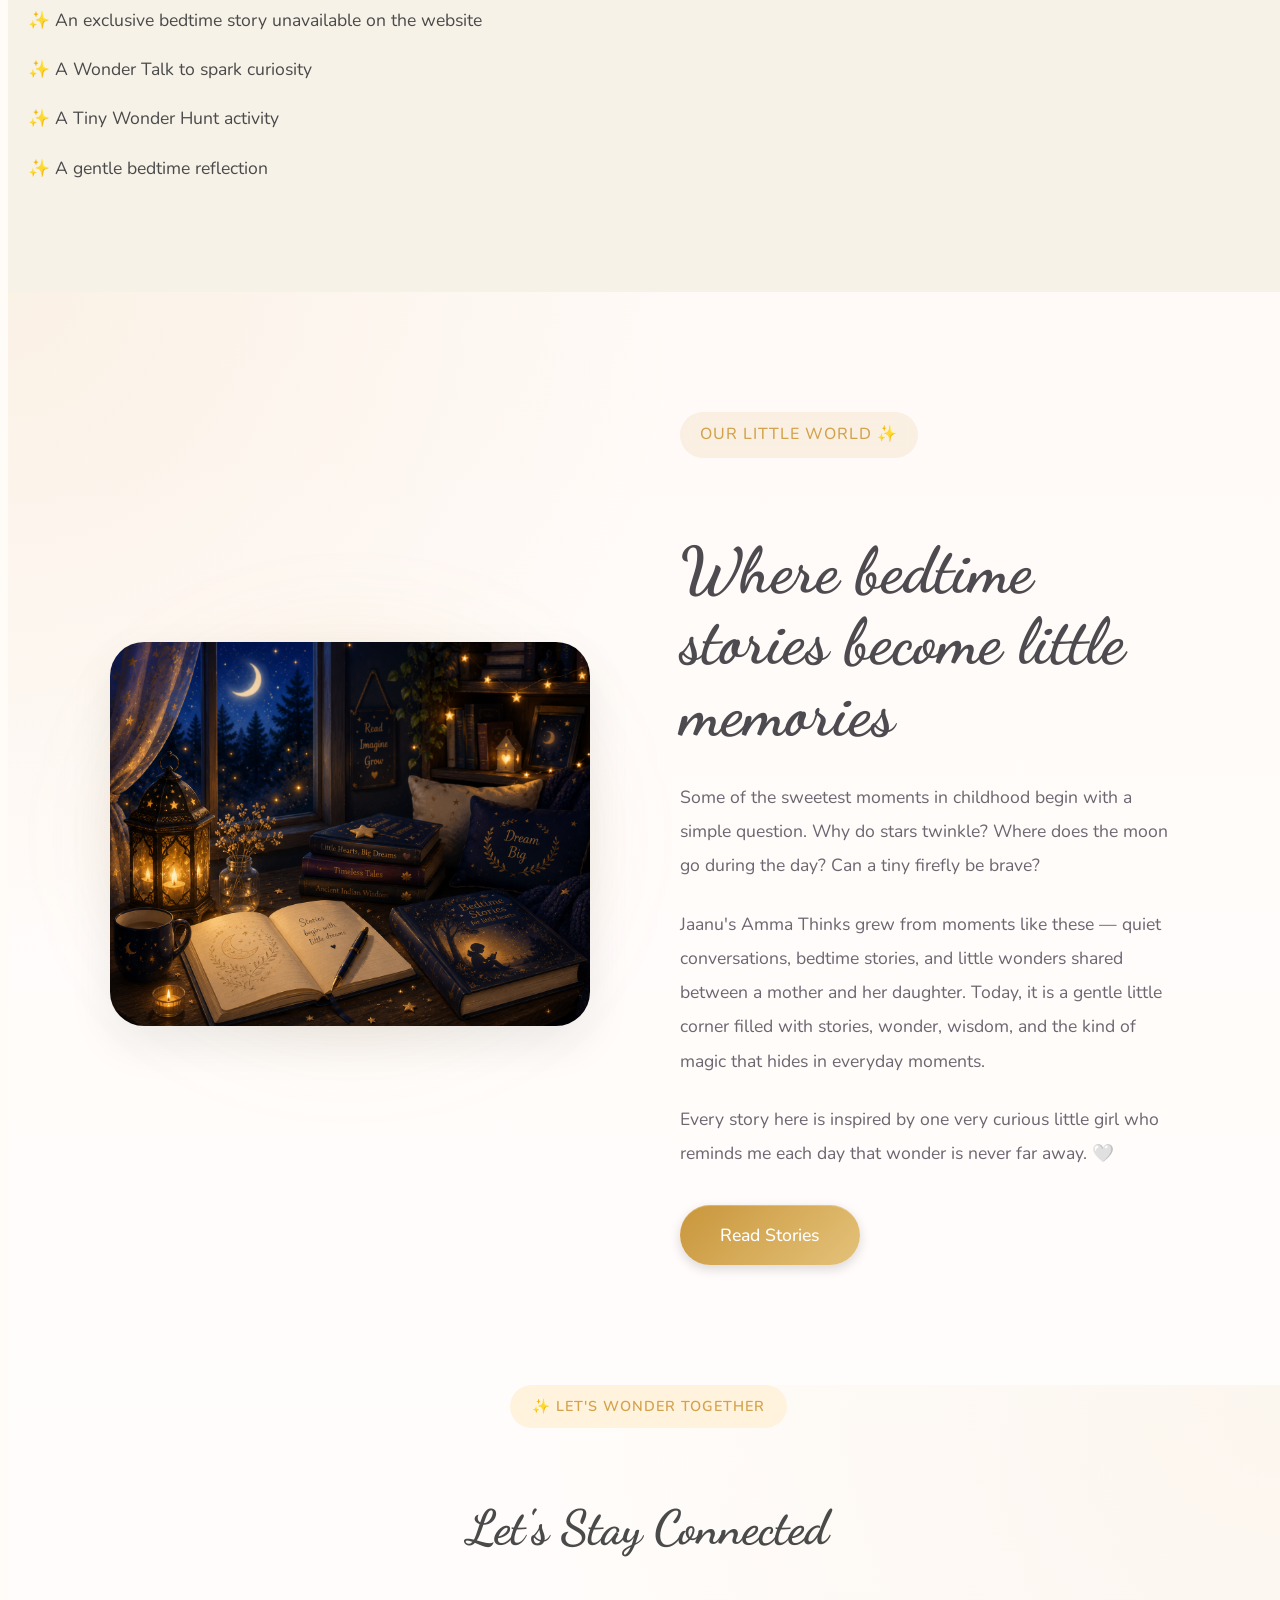
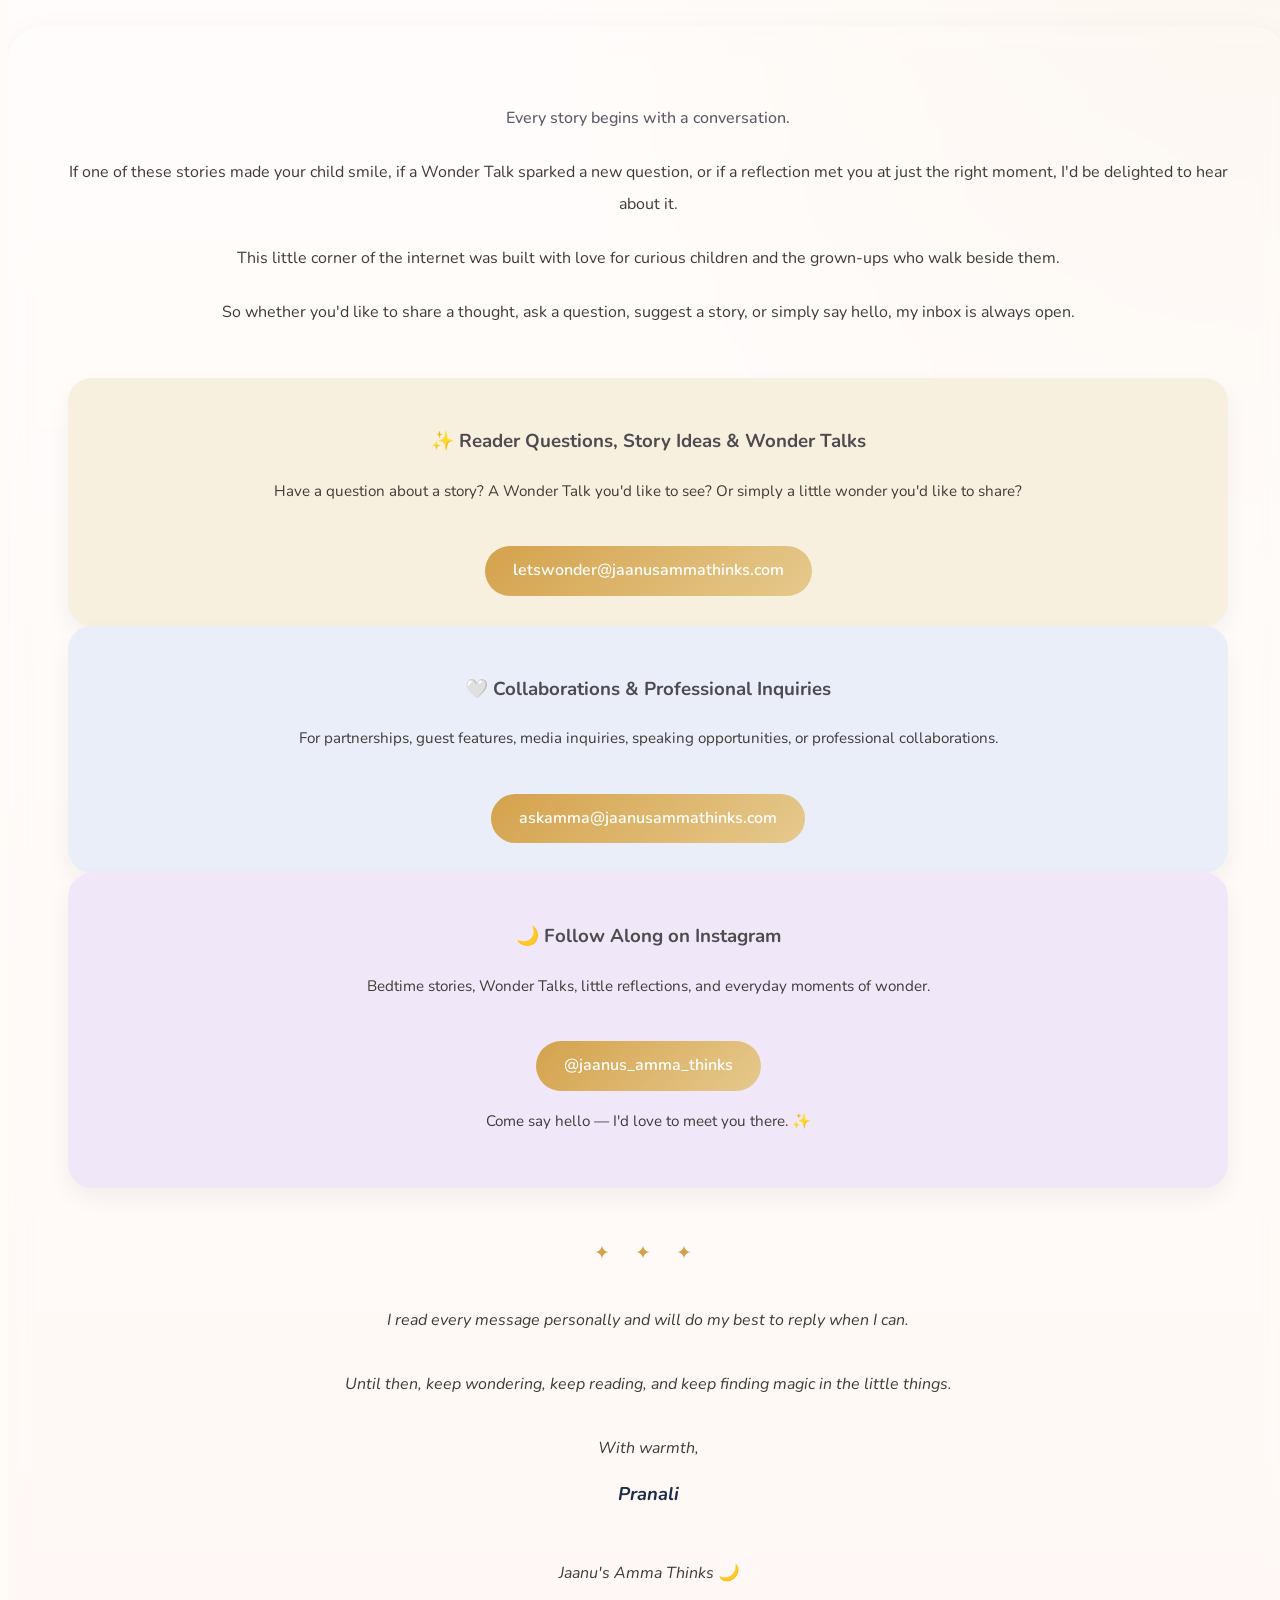
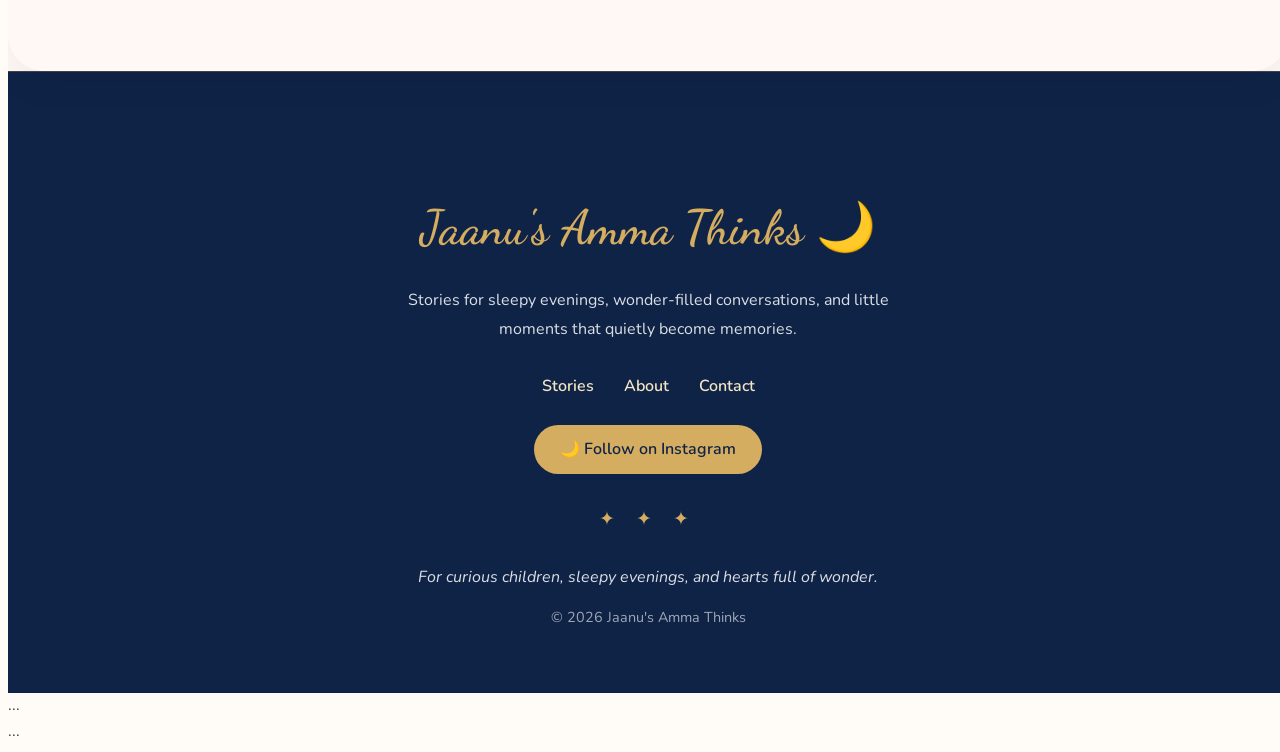
==== commit dcd31975: "Update index.html" ====
--- a/index.html
+++ b/index.html
@@ -241,13 +241,39 @@
 </section>
 <section id="story-circle" class="story-circle-section">
 
+```
+<div class="section-header">
+
+    <span class="about-tag">🌙 STORY CIRCLE</span>
+
+    <h2>A Little Gift For Your Family</h2>
+
+    <p>
+        Join Story Circle and receive a free Story Circle Starter Pack filled with wonder, stories, and meaningful moments to share together.
+    </p>
+
+</div>
+
+<div class="story-circle-benefits">
+
+    <p>✨ An exclusive bedtime story unavailable on the website</p>
+
+    <p>✨ A Wonder Talk to spark curiosity</p>
+
+    <p>✨ A Tiny Wonder Hunt activity</p>
+
+    <p>✨ A gentle bedtime reflection</p>
+
+</div>
+
 <div class="story-circle-form">
 
-<div class="ml-embedded" data-form="fb7p9R"></div>
+    <div class="ml-embedded" data-form="fb7p9R"></div>
 
 </div>
 
 </section>
+
     <!-- About Section -->
 
 <section id="about" class="about-section">
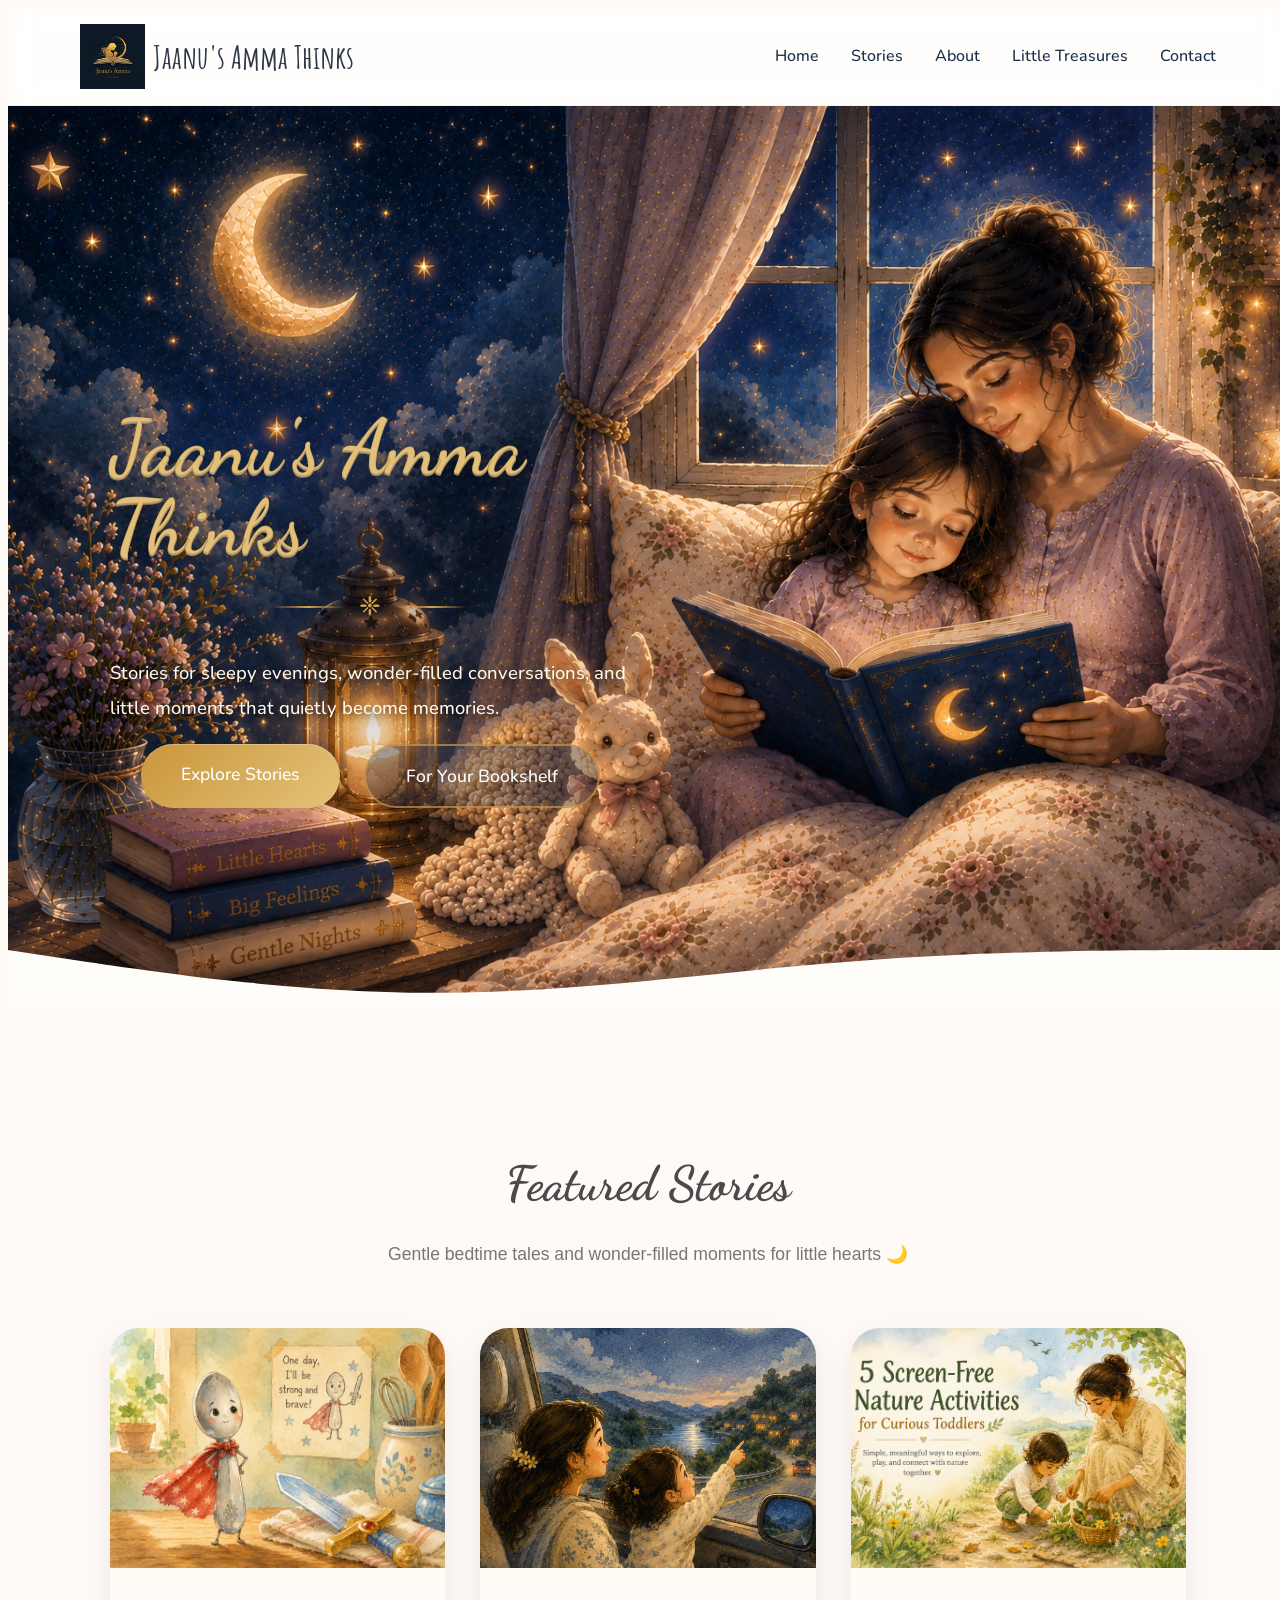
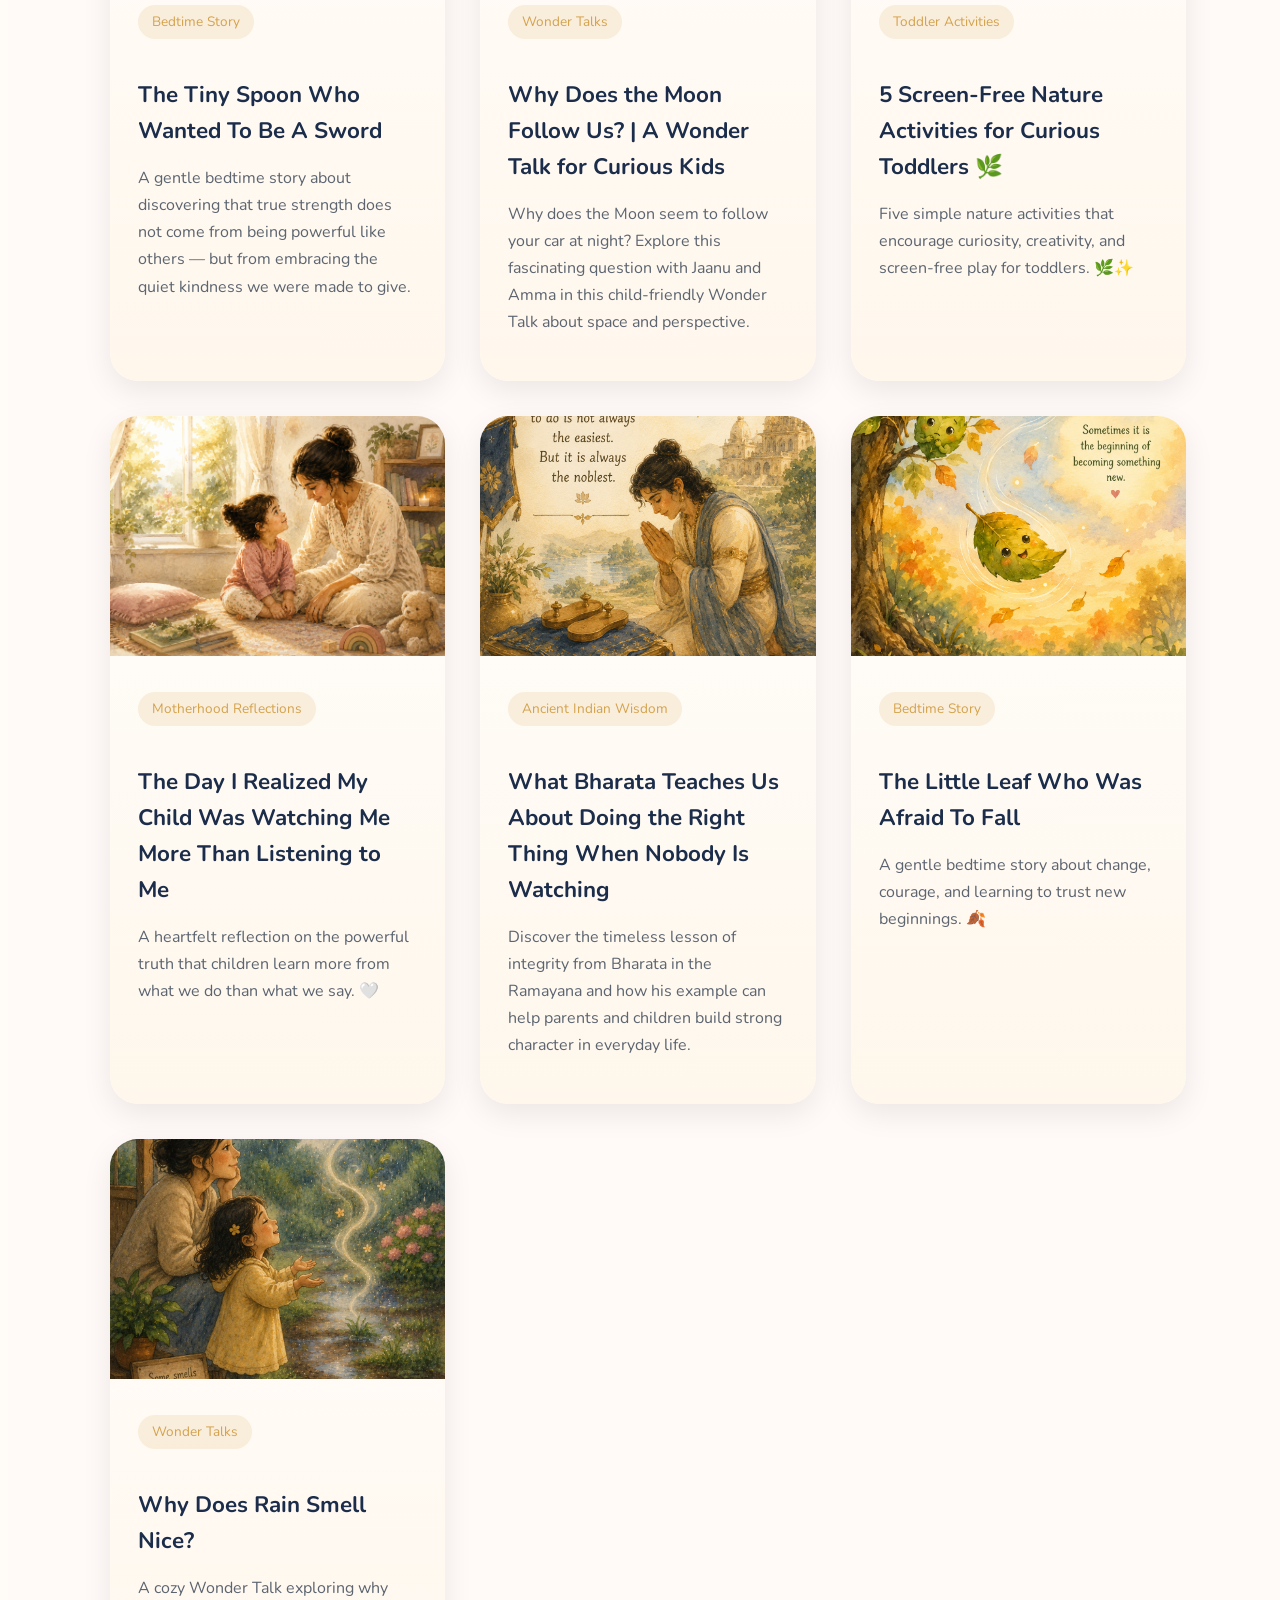
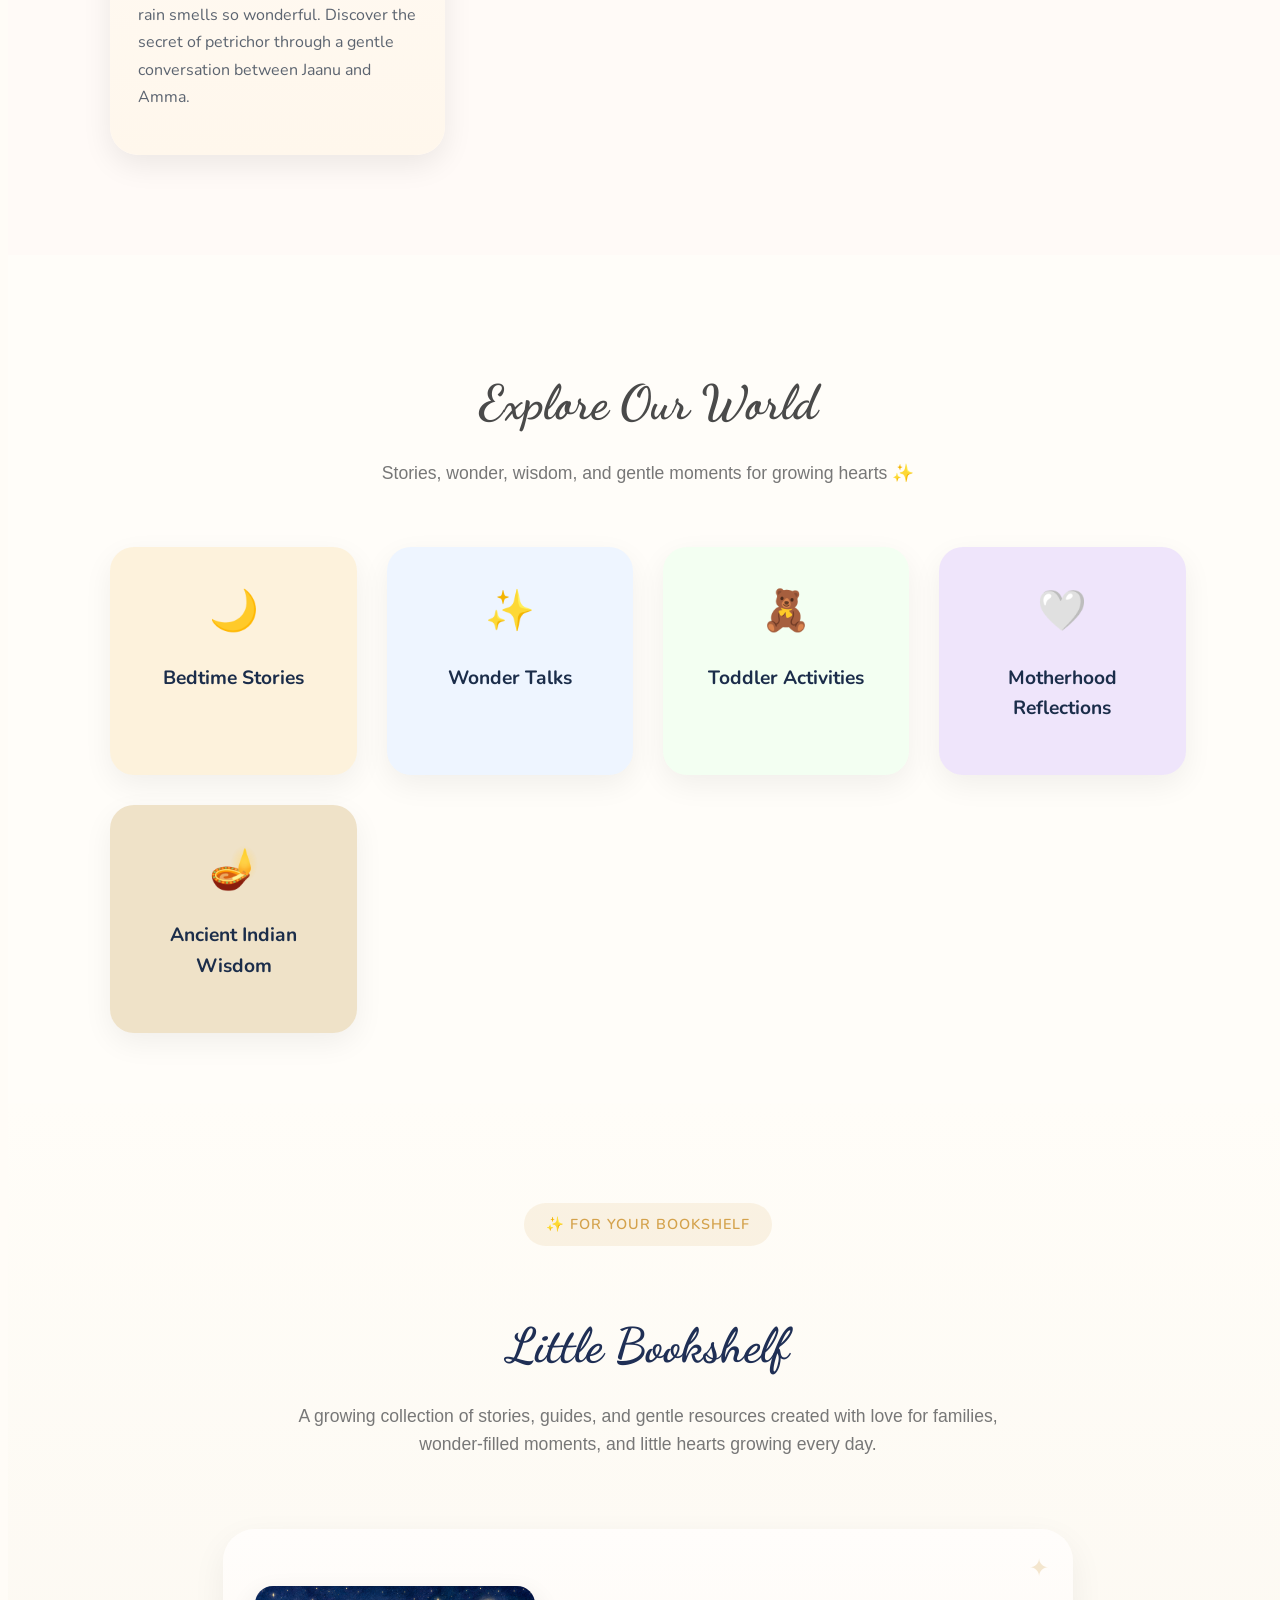
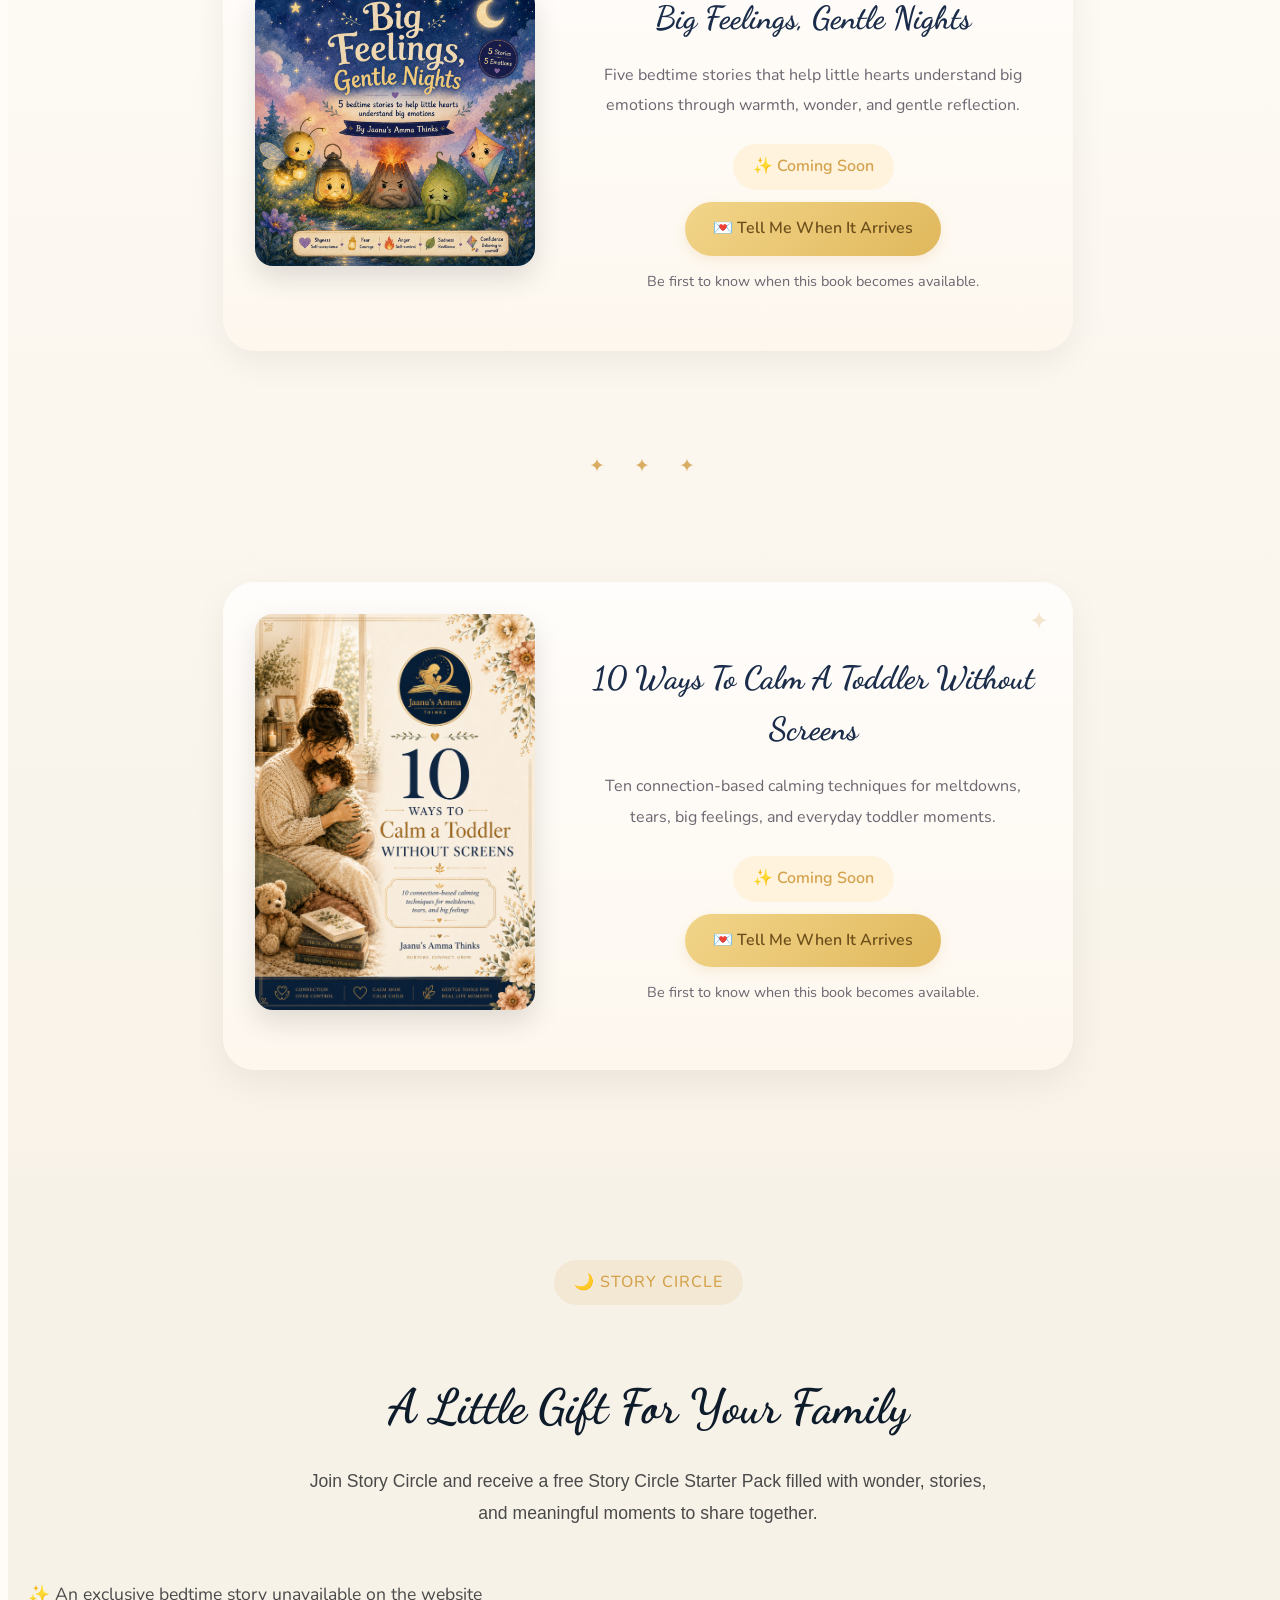
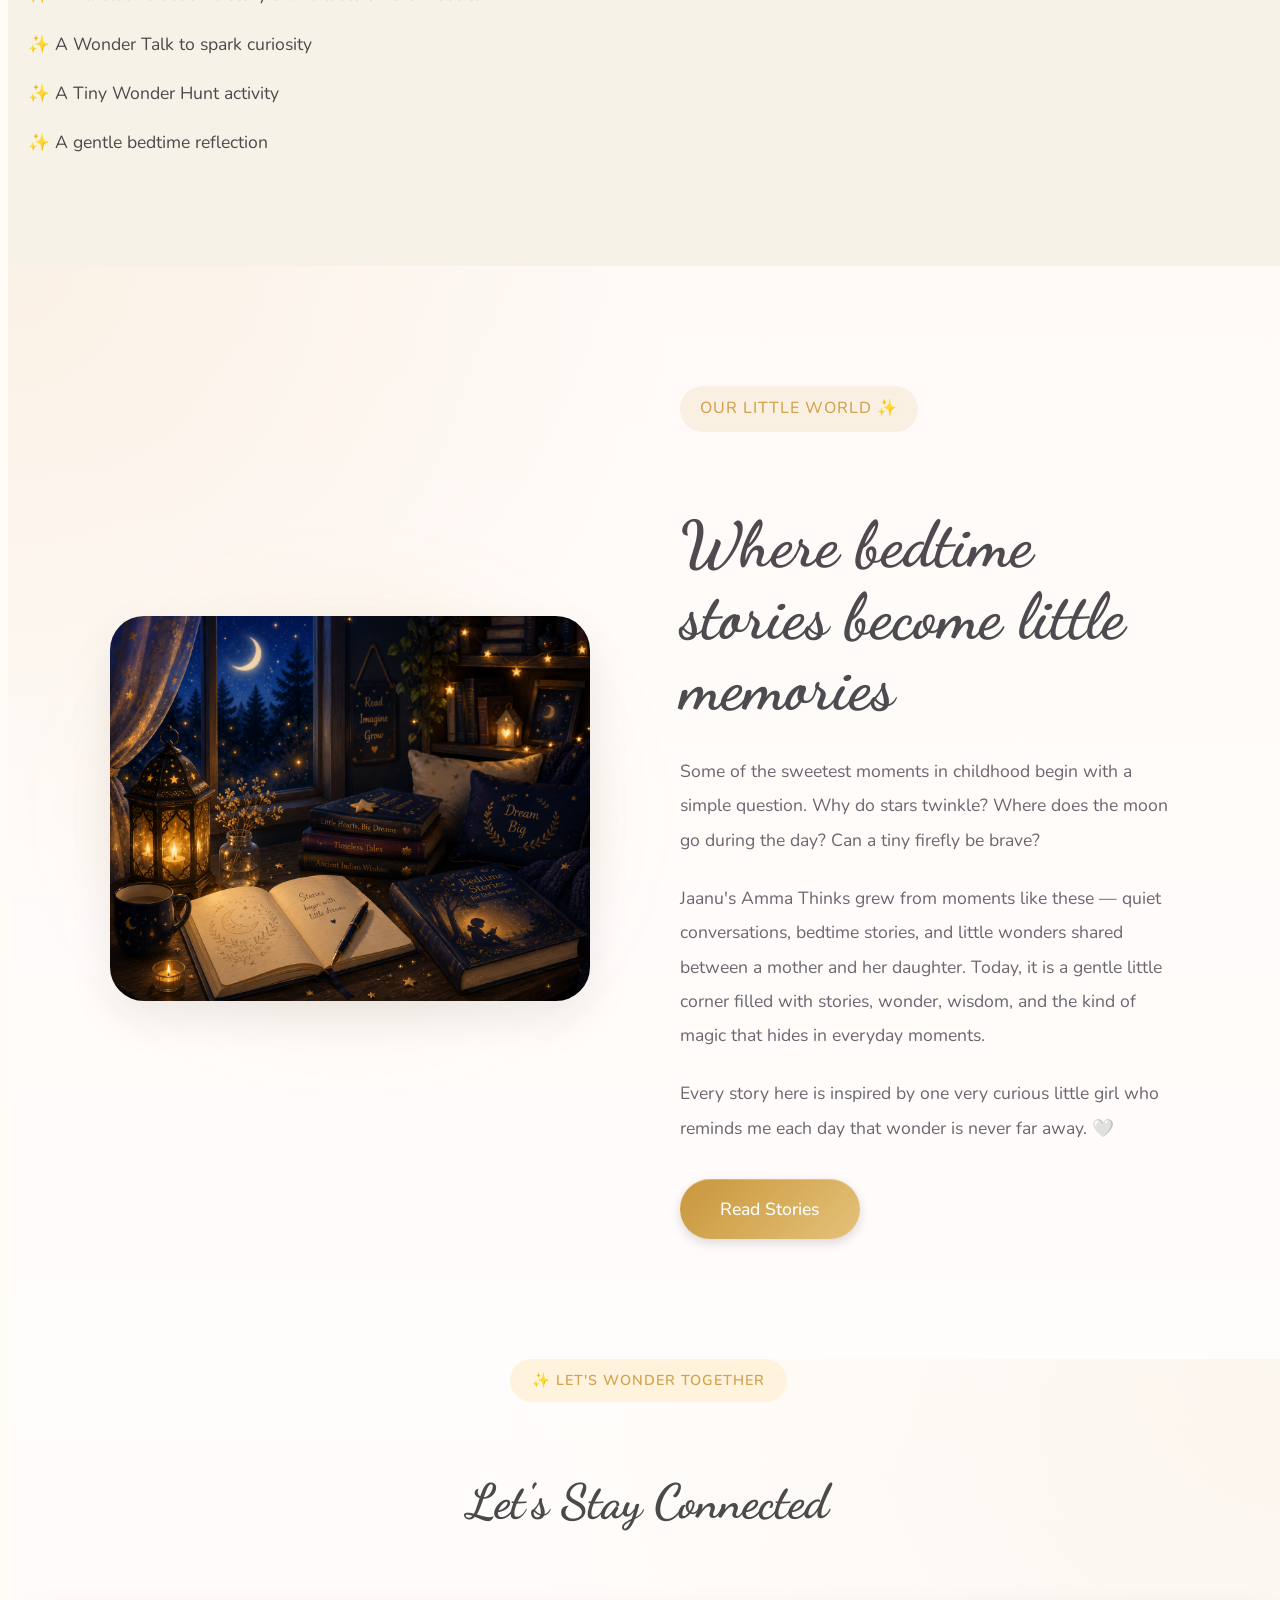
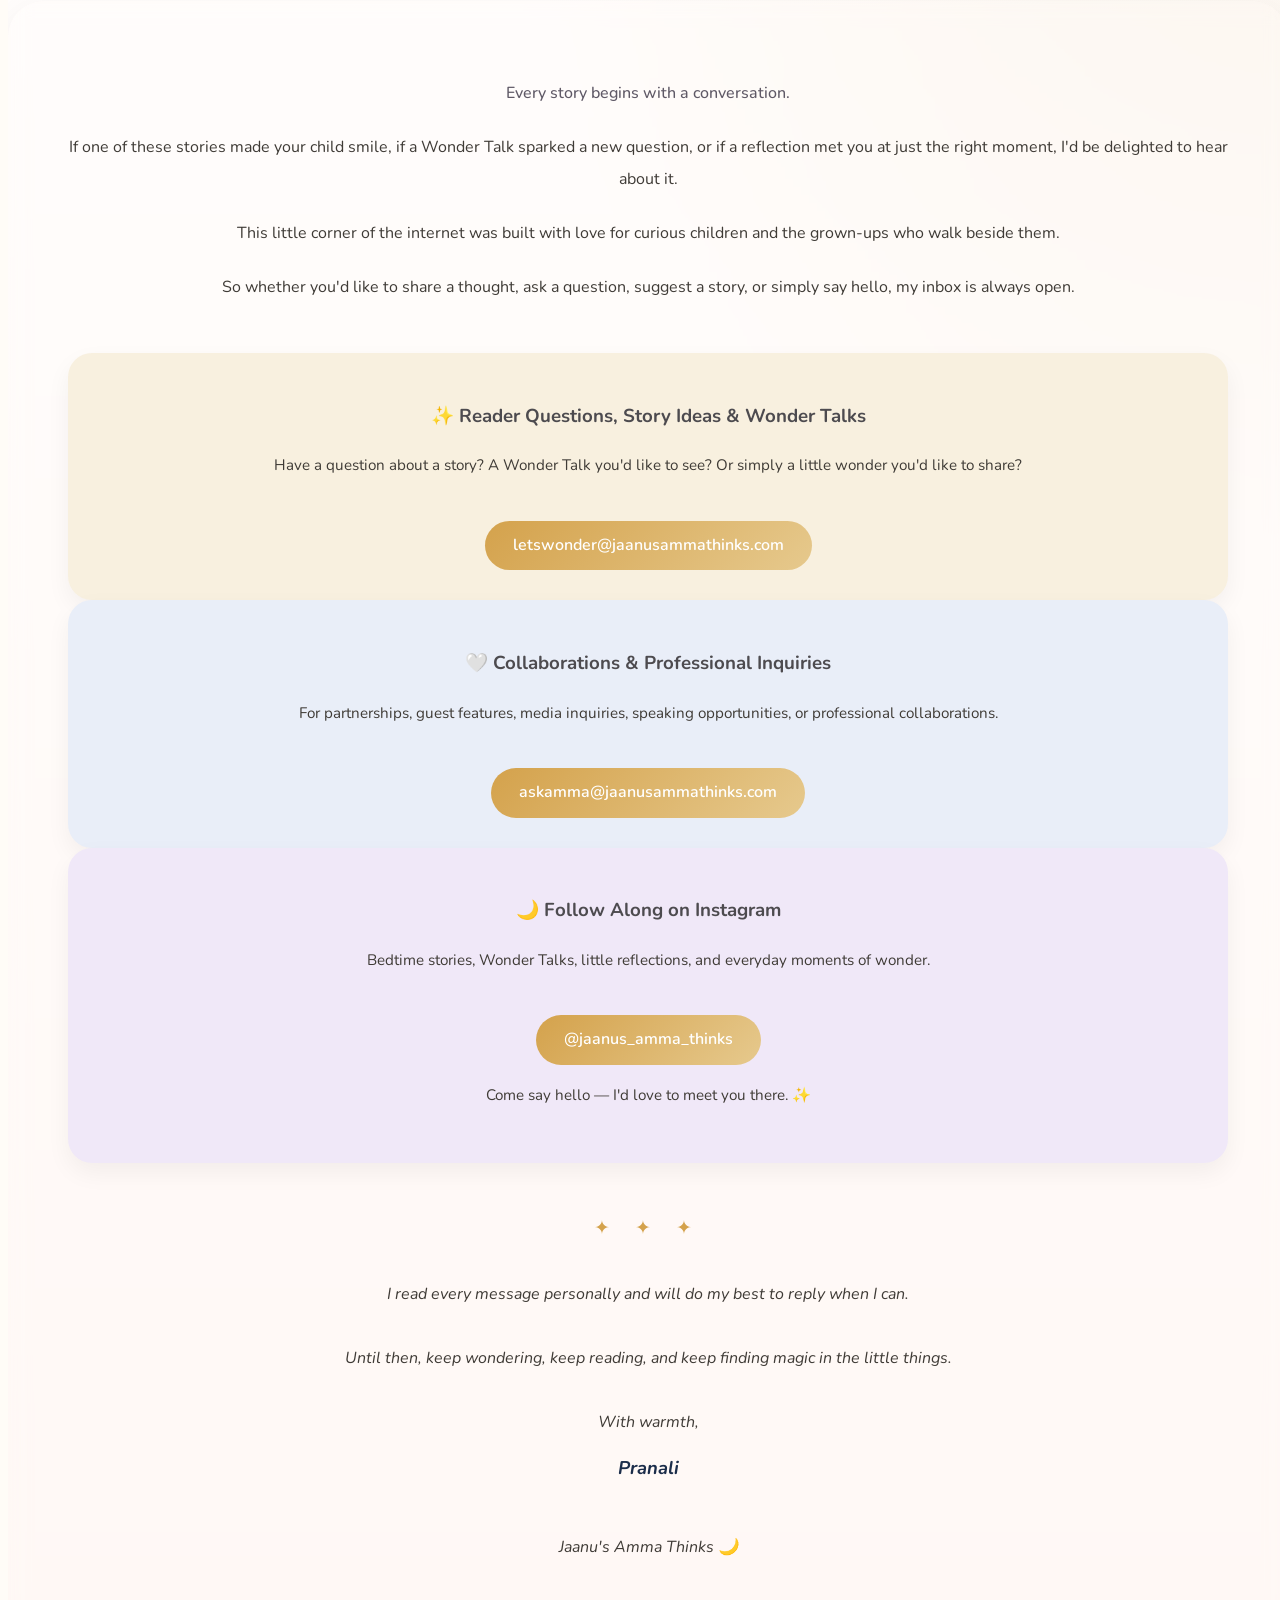
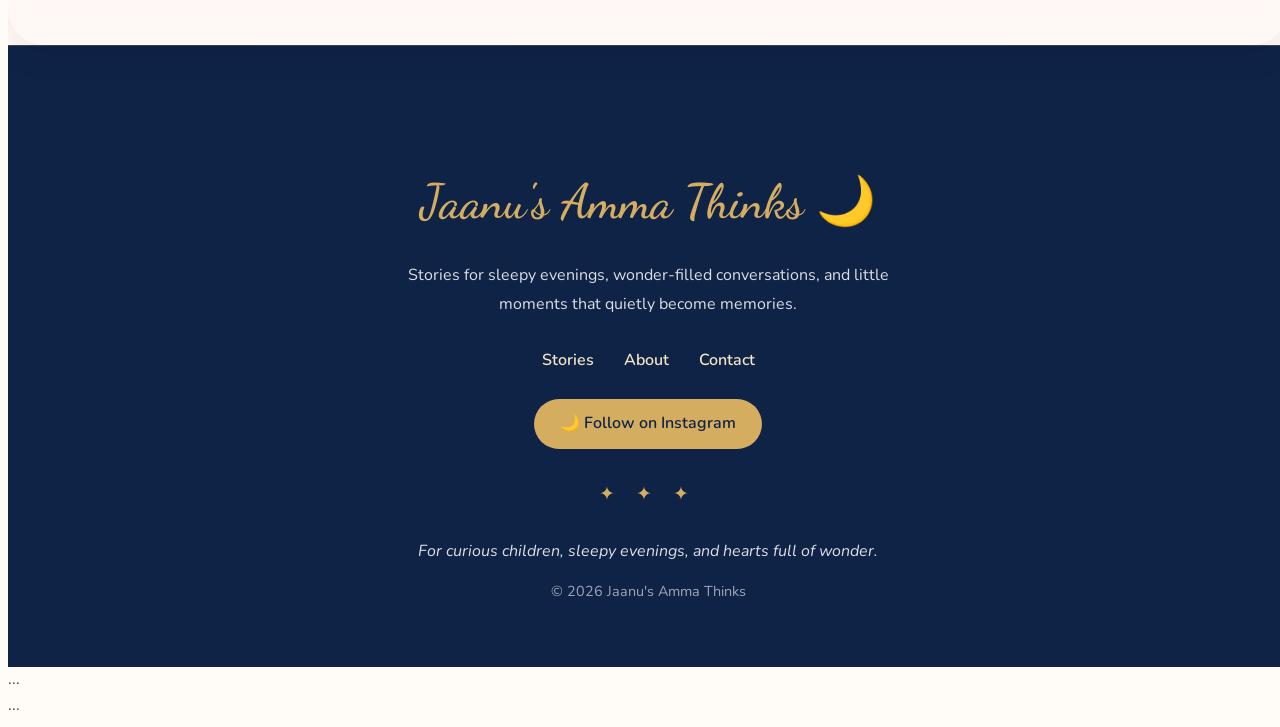
==== commit 1845f8c6: "Update index.html" ====
--- a/index.html
+++ b/index.html
@@ -241,7 +241,7 @@
 </section>
 <section id="story-circle" class="story-circle-section">
 
-```
+
 <div class="section-header">
 
     <span class="about-tag">🌙 STORY CIRCLE</span>
--- a/style.css
+++ b/style.css
@@ -2238,3 +2238,48 @@
     box-shadow: 0 10px 30px rgba(0,0,0,0.06);
     border-radius: 16px;
 }
+
+.story-circle-button {
+
+
+display: inline-block;
+
+margin-top: 15px;
+
+padding: 14px 28px;
+
+background: #D4A24C;
+
+color: white;
+
+text-decoration: none;
+
+border-radius: 999px;
+
+font-weight: 600;
+
+transition: all 0.2s ease;
+
+
+}
+
+.story-circle-button:hover {
+
+
+transform: translateY(-2px);
+
+opacity: 0.95;
+
+
+}
+
+.story-circle-cta {
+
+
+text-align: center;
+
+margin: 50px 0;
+
+
+}
+
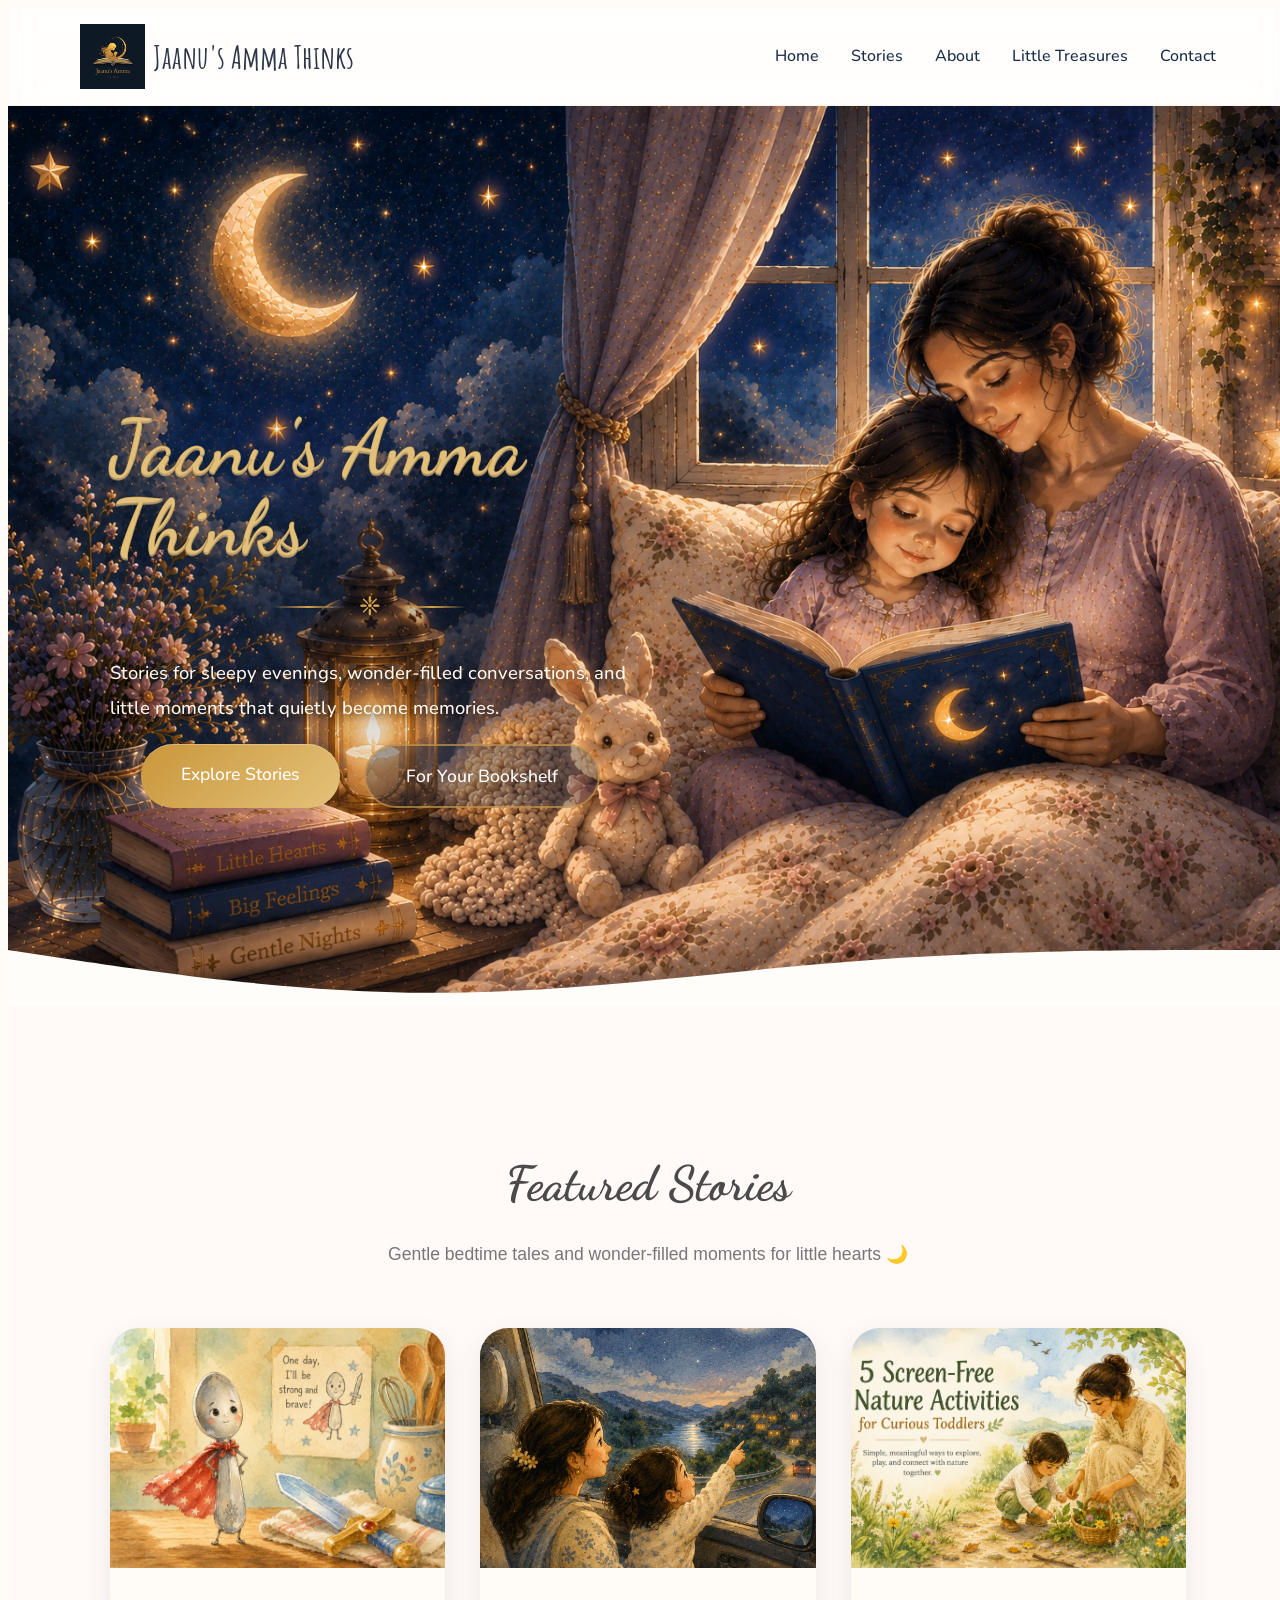
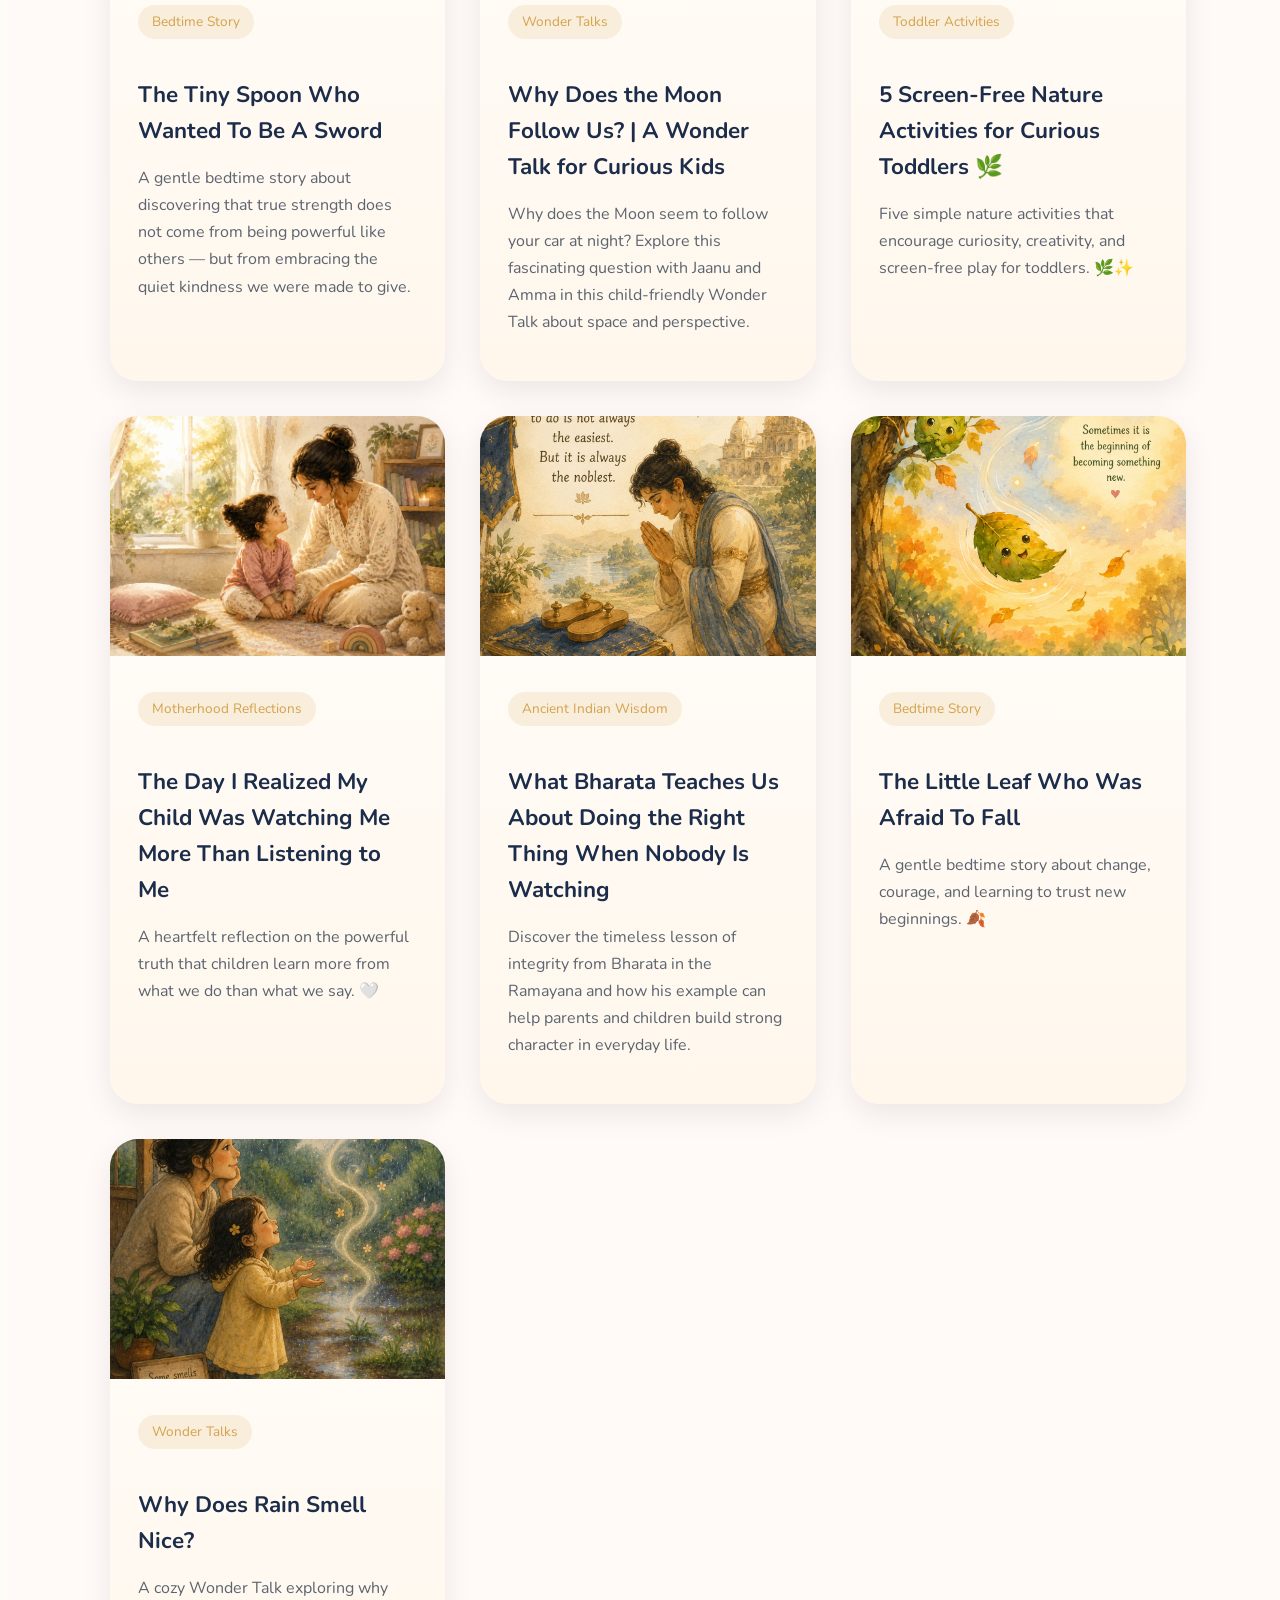
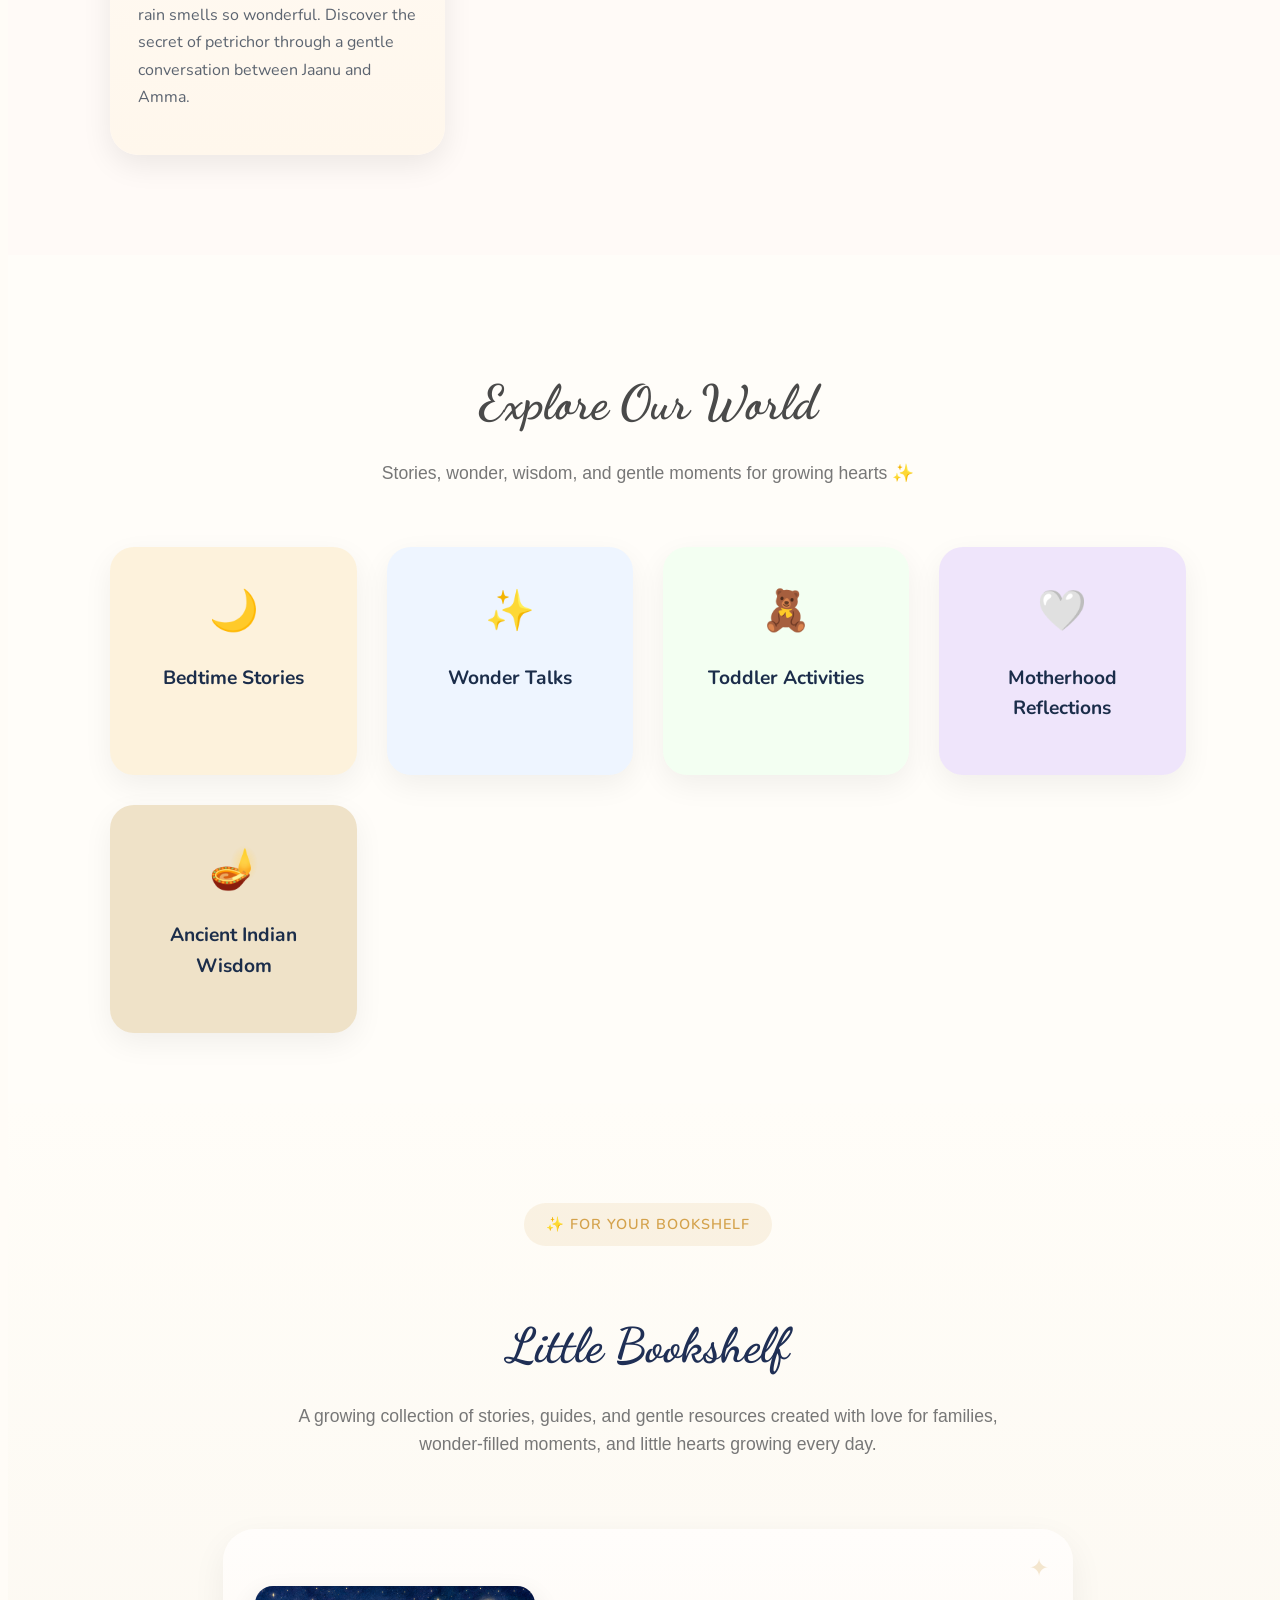
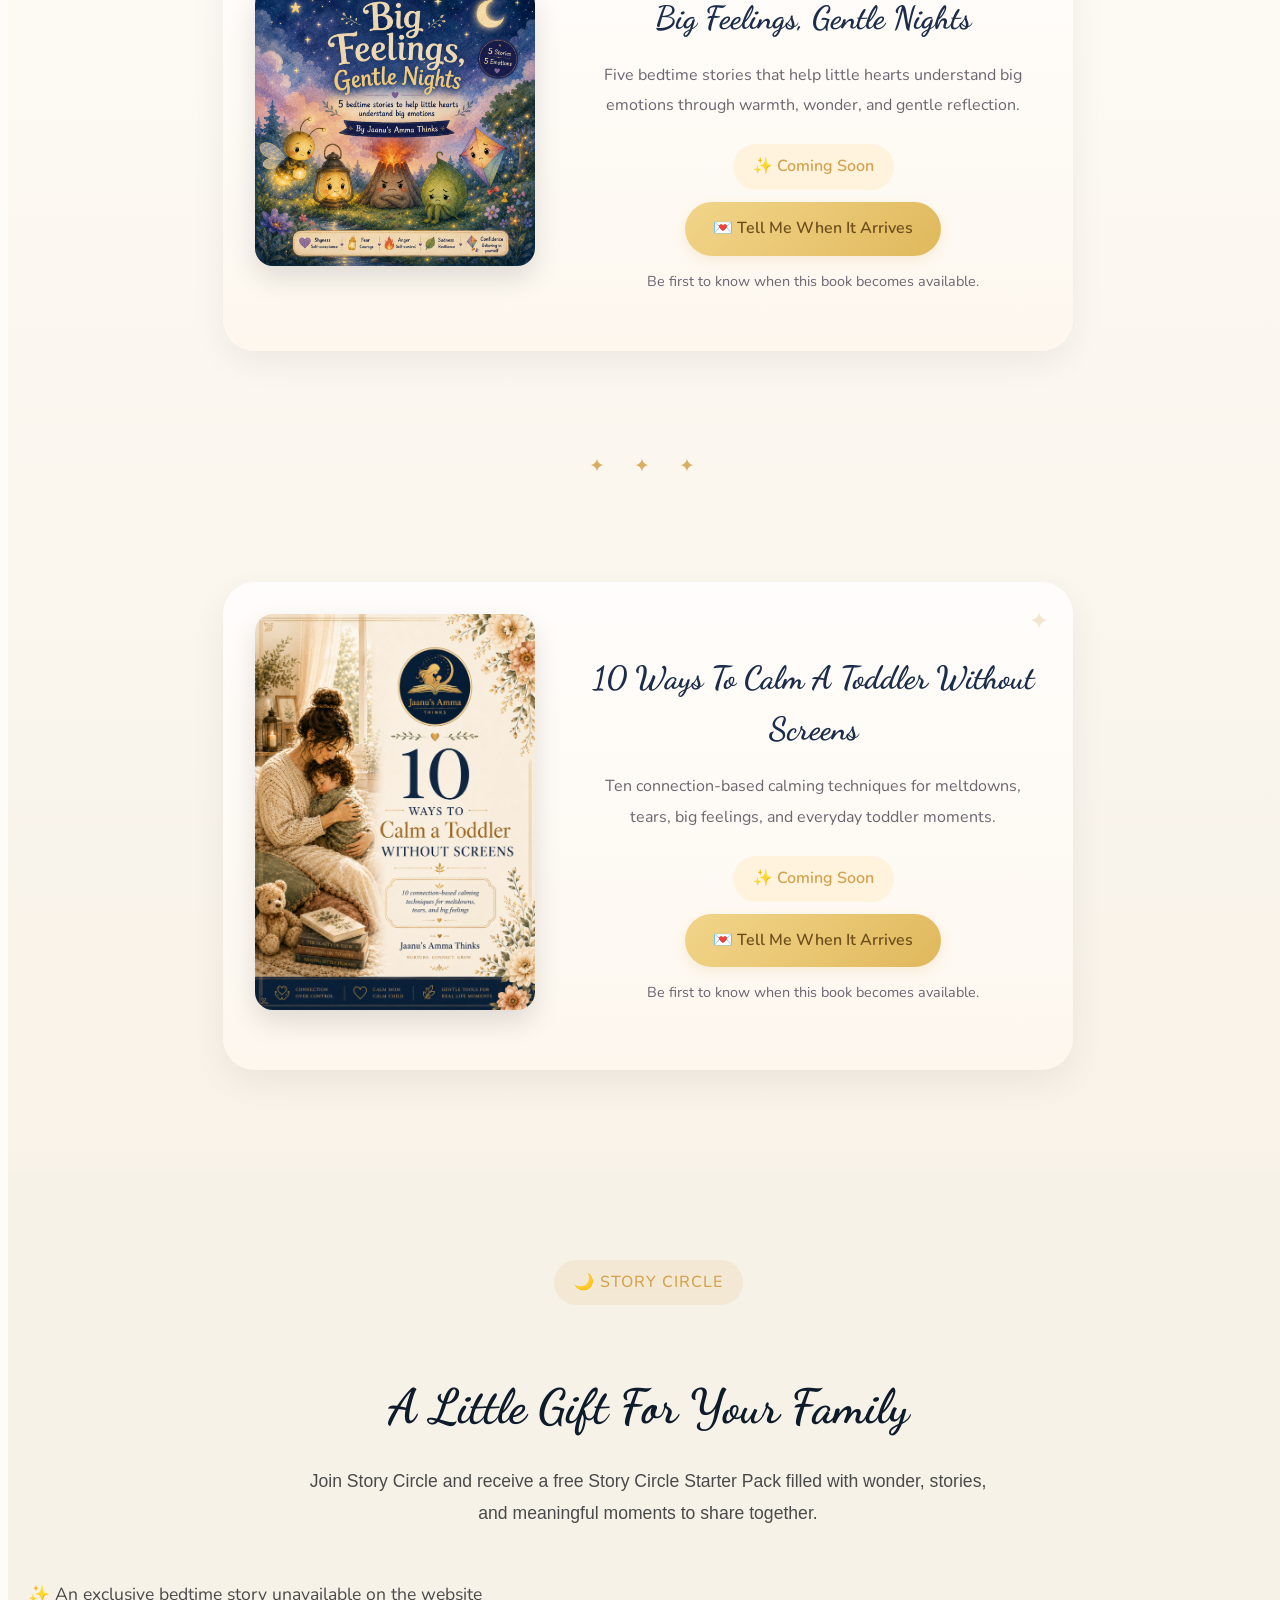
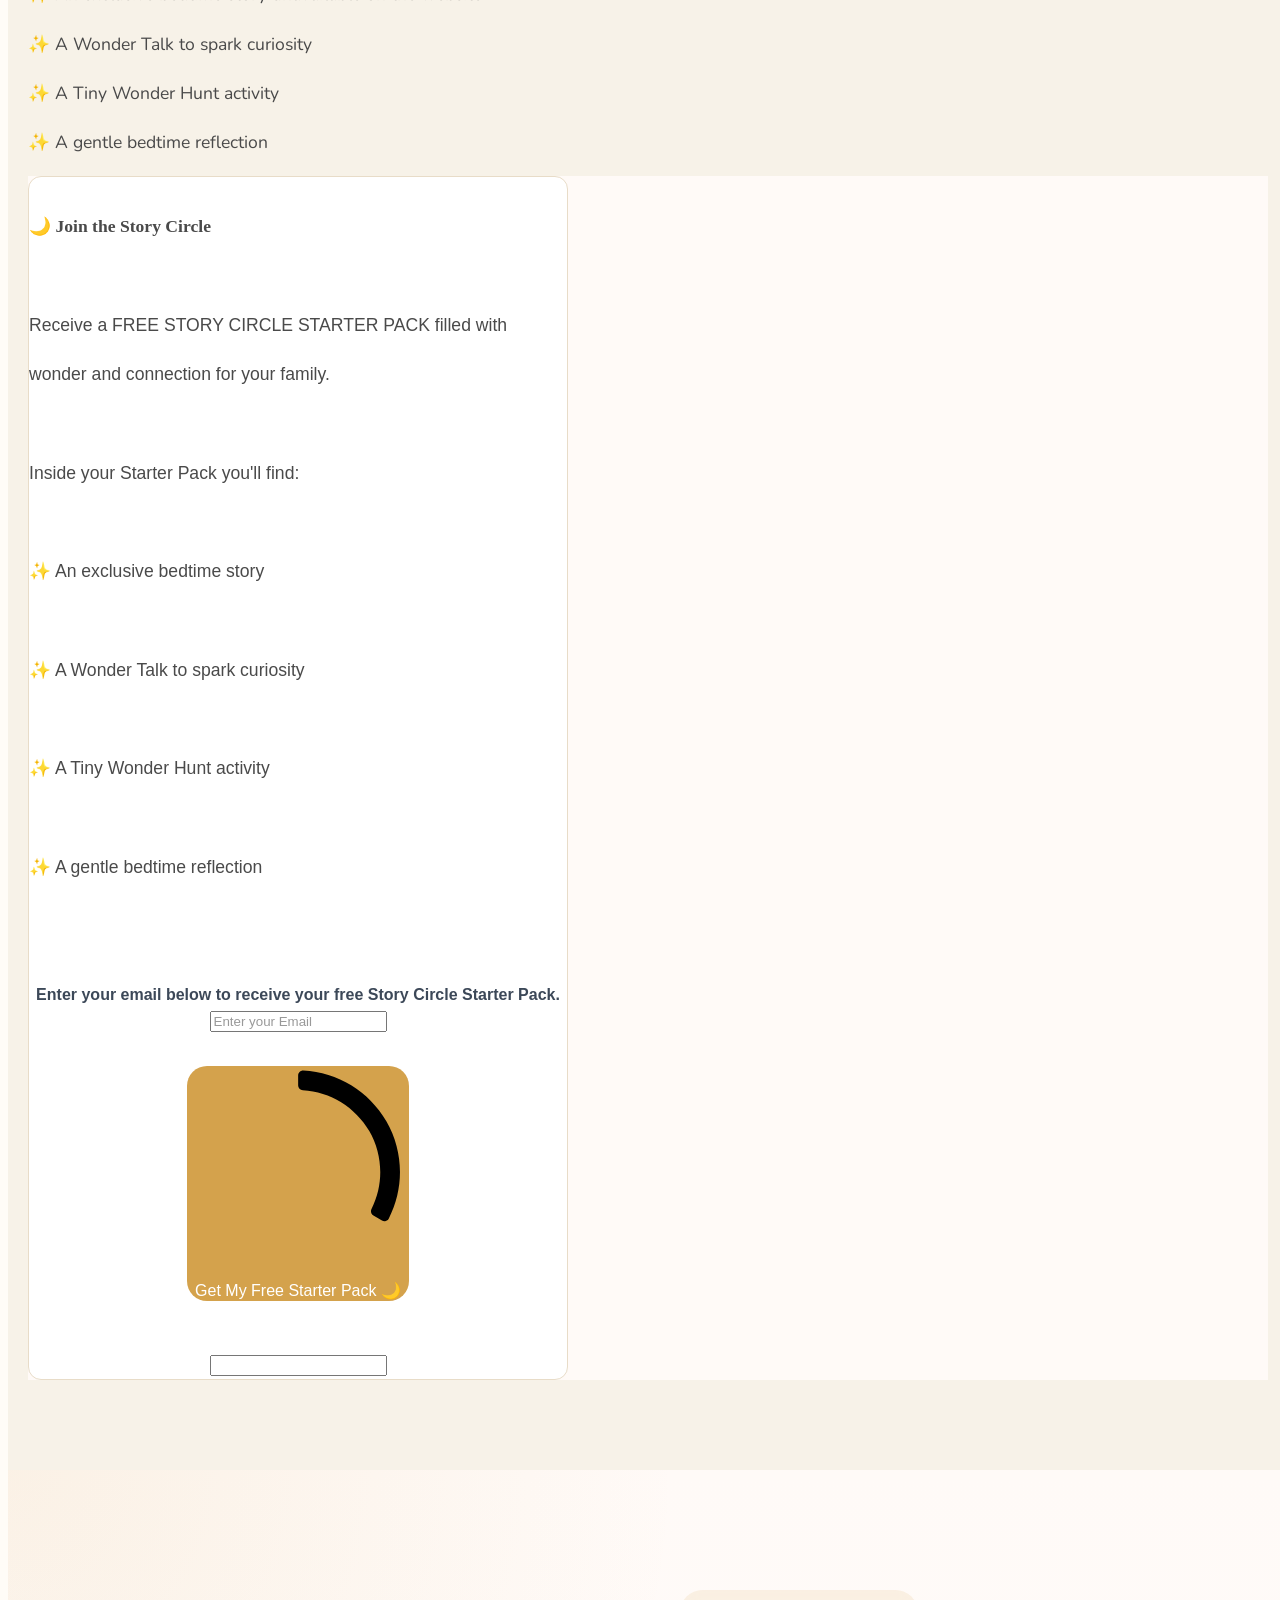
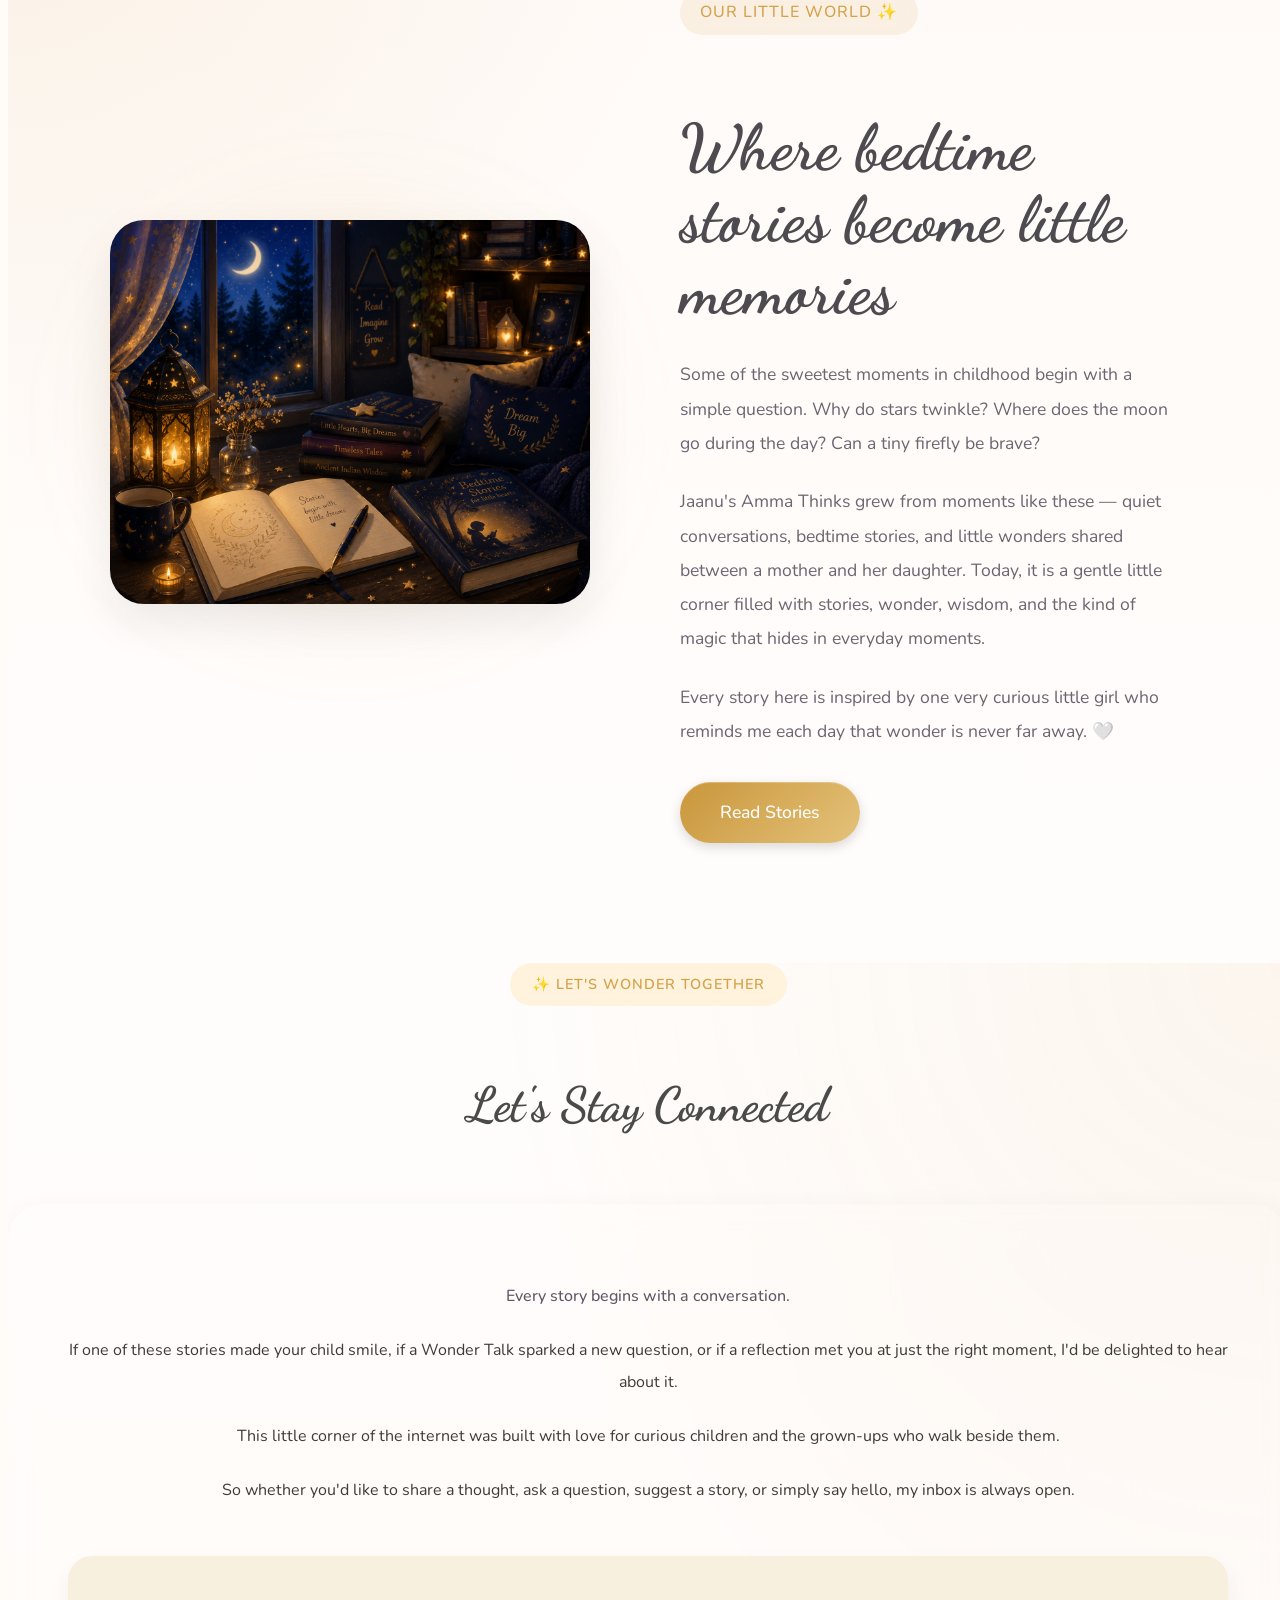
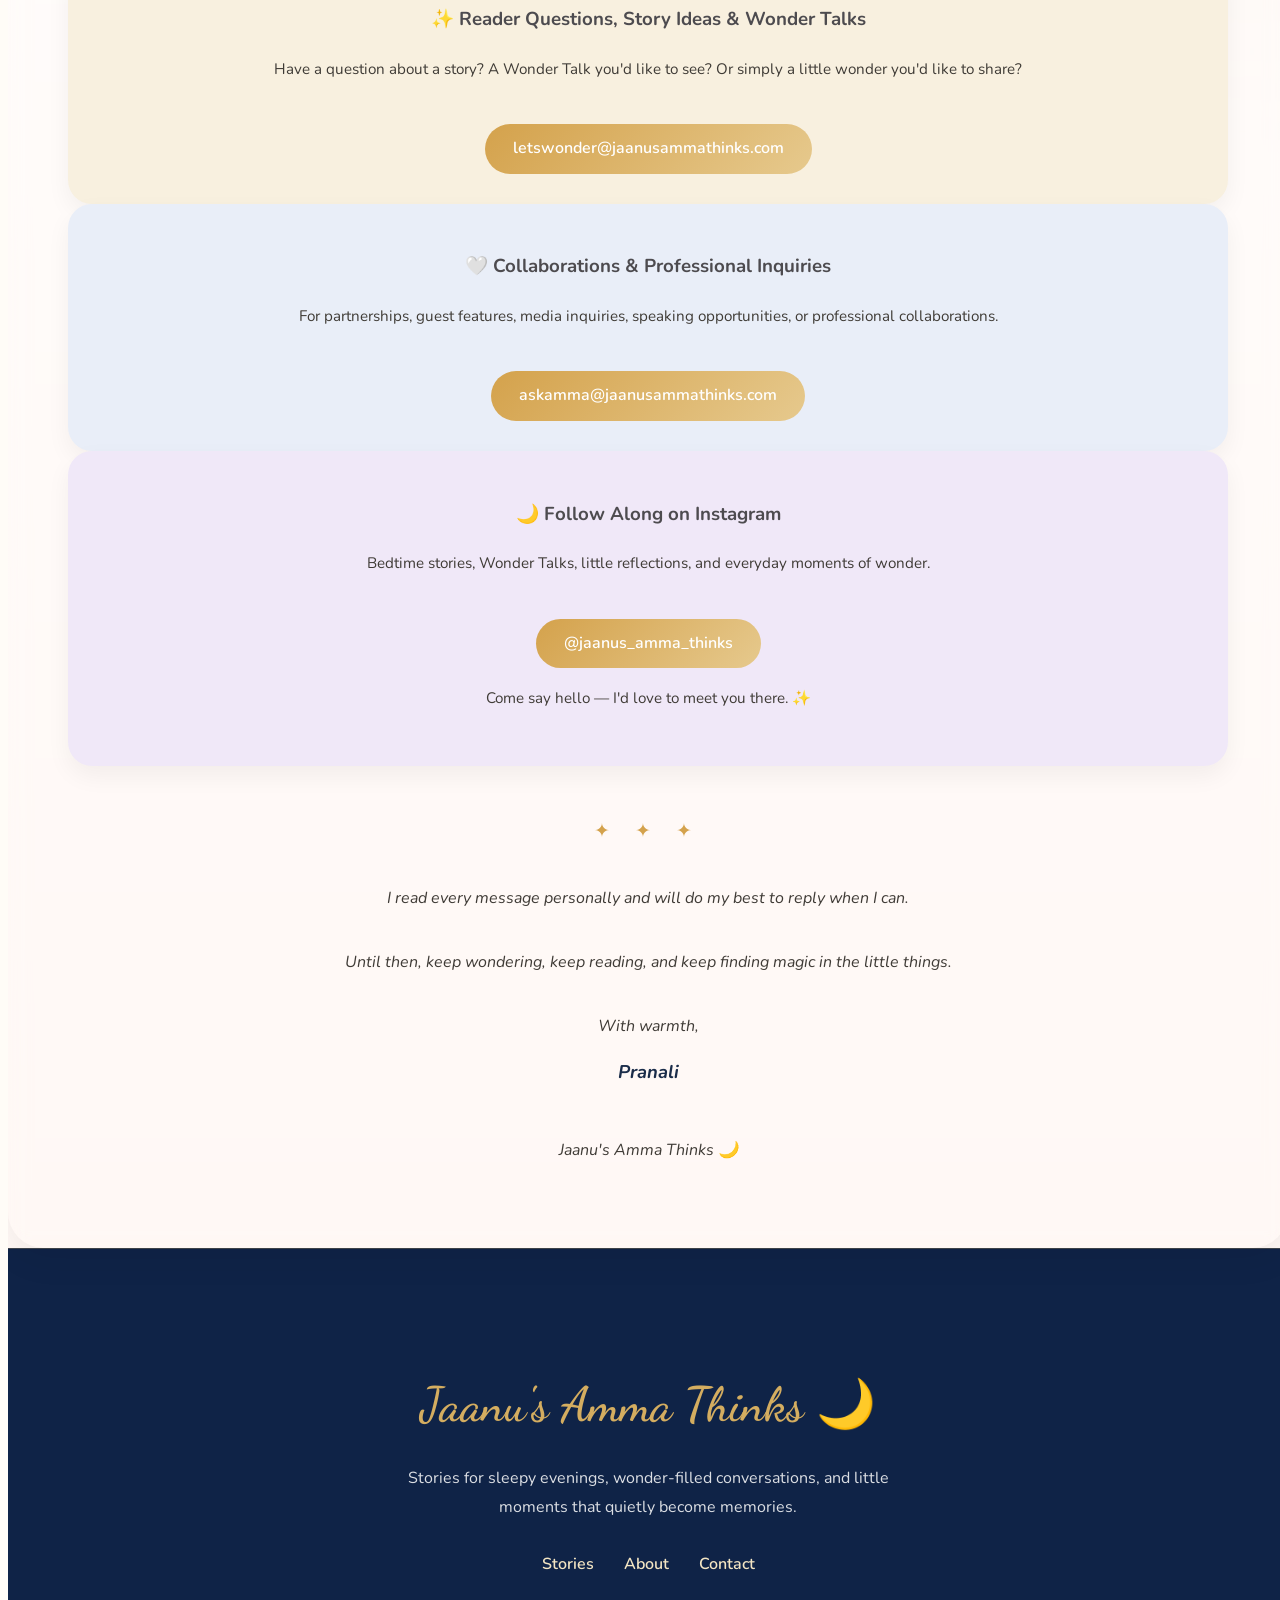
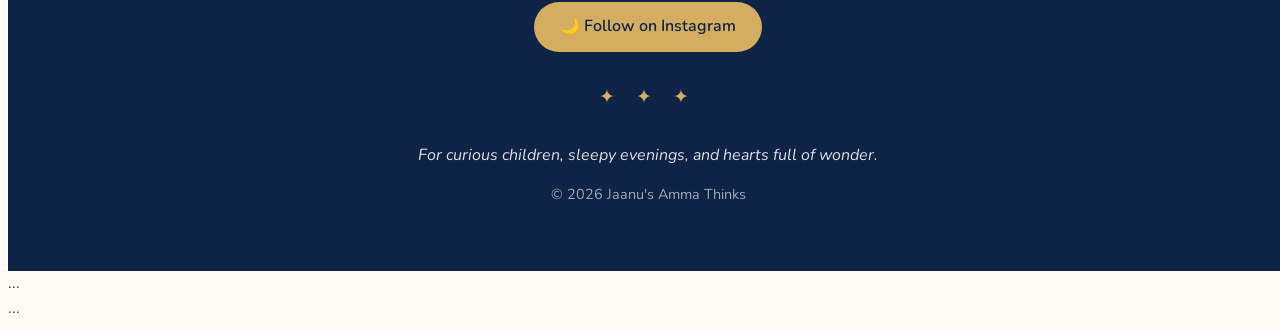
==== commit fdae1358: "Update index.html" ====
--- a/index.html
+++ b/index.html
@@ -32,15 +32,68 @@
 
     <meta name="p:domain_verify" content="759add2d42a874055dd4c8cb4aa2f77a"/>
     
-<!-- MailerLite Universal -->
-<script>
-    (function(w,d,e,u,f,l,n){w[f]=w[f]||function(){(w[f].q=w[f].q||[])
-    .push(arguments);},l=d.createElement(e),l.async=1,l.src=u,
-    n=d.getElementsByTagName(e)[0],n.parentNode.insertBefore(l,n);})
-    (window,document,'script','https://assets.mailerlite.com/js/universal.js','ml');
-    ml('account', '2421924');
-</script>
-<!-- End MailerLite Universal -->
+<!-- Begin Brevo Form -->
+
+
+<!-- START - We recommend to place the below code in head tag of your website html  -->
+
+<style>
+  @font-face {
+    font-display: block;
+    font-family: Roboto;
+    src: url(https://assets.brevo.com/font/Roboto/Latin/normal/normal/7529907e9eaf8ebb5220c5f9850e3811.woff2) format("woff2"), url(https://assets.brevo.com/font/Roboto/Latin/normal/normal/25c678feafdc175a70922a116c9be3e7.woff) format("woff")
+  }
+
+  @font-face {
+    font-display: fallback;
+    font-family: Roboto;
+    font-weight: 600;
+    src: url(https://assets.brevo.com/font/Roboto/Latin/medium/normal/6e9caeeafb1f3491be3e32744bc30440.woff2) format("woff2"), url(https://assets.brevo.com/font/Roboto/Latin/medium/normal/71501f0d8d5aa95960f6475d5487d4c2.woff) format("woff")
+  }
+
+  @font-face {
+    font-display: fallback;
+    font-family: Roboto;
+    font-weight: 700;
+    src: url(https://assets.brevo.com/font/Roboto/Latin/bold/normal/3ef7cf158f310cf752d5ad08cd0e7e60.woff2) format("woff2"), url(https://assets.brevo.com/font/Roboto/Latin/bold/normal/ece3a1d82f18b60bcce0211725c476aa.woff) format("woff")
+  }
+
+  :where(.sib-form-message-panel) {
+    display: none;
+  }
+
+  :where(.sib-form-message-panel .sib-notification__icon) {
+    width: 20px;
+    height: 20px;
+  }
+
+
+  #sib-container input:-ms-input-placeholder {
+    font-family: Helvetica, sans-serif;
+    text-align: left;
+    color: #999999;
+  }
+
+  #sib-container input::placeholder {
+    font-family: Helvetica, sans-serif;
+    text-align: left;
+    color: #999999;
+  }
+
+  #sib-container textarea::placeholder {
+    font-family: Helvetica, sans-serif;
+    text-align: left;
+    color: #999999;
+  }
+
+
+  #sib-container a {
+    text-decoration: underline;
+    color: #2BB2FC;
+  }
+</style>
+<link rel="stylesheet" href="https://sibforms.com/forms/end-form/build/sib-styles.css">
+
 
     <!-- Google tag (gtag.js) -->
 <script async src="https://www.googletagmanager.com/gtag/js?id=G-SFJCXJMJNE"></script>
@@ -266,11 +319,196 @@
 
 </div>
 
-<div class="story-circle-form">
-
-    <div class="ml-embedded" data-form="fb7p9R"></div>
-
-</div>
+
+
+<!-- START - We recommend to place the below code where you want the form in your website html  -->
+<div class="sib-form" style="text-align: center;
+         background-color: #fffaf7; 
+        
+        
+        
+        ">
+  <div id="sib-form-container" class="sib-form-container">
+    <div id="error-message" class="sib-form-message-panel" style="font-family:Helvetica, sans-serif; font-size:16px; text-align:left; color:#661d1d; background-color:#ffeded; border-color:#ff4949; border-radius:3px;
+        max-width:540px;">
+      <div class="sib-form-message-panel__text sib-form-message-panel__text--center">
+        <svg viewBox="0 0 512 512" class="sib-icon sib-notification__icon">
+          <path d="M256 40c118.621 0 216 96.075 216 216 0 119.291-96.61 216-216 216-119.244 0-216-96.562-216-216 0-119.203 96.602-216 216-216m0-32C119.043 8 8 119.083 8 256c0 136.997 111.043 248 248 248s248-111.003 248-248C504 119.083 392.957 8 256 8zm-11.49 120h22.979c6.823 0 12.274 5.682 11.99 12.5l-7 168c-.268 6.428-5.556 11.5-11.99 11.5h-8.979c-6.433 0-11.722-5.073-11.99-11.5l-7-168c-.283-6.818 5.167-12.5 11.99-12.5zM256 340c-15.464 0-28 12.536-28 28s12.536 28 28 28 28-12.536 28-28-12.536-28-28-28z" />
+        </svg>
+        <span class="sib-form-message-panel__inner-text">
+
+
+                Oops! Something went wrong. Please try again in a moment.
+              
+            
+          </span>
+      </div>
+    </div>
+    <div></div>
+    <div id="success-message" class="sib-form-message-panel" style="font-family:Helvetica, sans-serif; font-size:16px; text-align:left; color:#085229; background-color:#e7faf0; border-color:#13ce66; border-radius:3px;
+        max-width:540px;">
+      <div class="sib-form-message-panel__text sib-form-message-panel__text--center">
+        <svg viewBox="0 0 512 512" class="sib-icon sib-notification__icon">
+          <path d="M256 8C119.033 8 8 119.033 8 256s111.033 248 248 248 248-111.033 248-248S392.967 8 256 8zm0 464c-118.664 0-216-96.055-216-216 0-118.663 96.055-216 216-216 118.664 0 216 96.055 216 216 0 118.663-96.055 216-216 216zm141.63-274.961L217.15 376.071c-4.705 4.667-12.303 4.637-16.97-.068l-85.878-86.572c-4.667-4.705-4.637-12.303.068-16.97l8.52-8.451c4.705-4.667 12.303-4.637 16.97.068l68.976 69.533 163.441-162.13c4.705-4.667 12.303-4.637 16.97.068l8.451 8.52c4.668 4.705 4.637 12.303-.068 16.97z" />
+        </svg>
+        <span class="sib-form-message-panel__inner-text">
+
+
+                One more little step... 🌙 Please check your inbox and click the confirmation email to join the Story Circle. As soon as you confirm, you&#39;ll be taken straight to your free Story Circle Starter Pack.
+             
+            
+          </span>
+      </div>
+    </div>
+    <div></div>
+    <div id="sib-container" class="sib-container--large sib-container--vertical" style="max-width:540px; text-align:center; background-color:rgba(255,255,255,1); border-width:1px; border-style:solid; border-color:#e8dcc8; border-radius:13px; direction:ltr">
+      <form id="sib-form" method="POST" action="https://94a4ac78.sibforms.com/serve/[base64]" data-type="subscription">
+
+
+        <div style="padding: 16px 0;">
+
+
+          <div class="sib-form-block" style="font-family:Cursive, cursive; font-size:32px; font-weight:700; text-align:left; color:#1b2d4a; background-color:transparent; text-align:left">
+            <p>🌙 Join the Story Circle</p>
+          </div>
+
+
+
+        </div>
+
+
+
+        <div style="padding: 16px 0;">
+
+
+          <div class="sib-form-block" style="font-family:Comic Sans MS, sans-serif; font-size:16px; text-align:left; color:#555555; background-color:transparent; text-align:left">
+            <div class="sib-text-form-block">
+              <p>Receive a FREE STORY CIRCLE STARTER PACK filled with</p>
+              <p>wonder and connection for your family.</p>
+              <p><br></p>
+              <p>Inside your Starter Pack you&#39;ll find:</p>
+              <p><br></p>
+              <p>✨ An exclusive bedtime story </p>
+              <p><br></p>
+              <p>✨ A Wonder Talk to spark curiosity</p>
+              <p><br></p>
+              <p>✨ A Tiny Wonder Hunt activity</p>
+              <p><br></p>
+              <p>✨ A gentle bedtime reflection</p>
+              <p><br></p>
+            </div>
+          </div>
+
+
+
+        </div>
+
+
+
+        <div style="padding: 16px 0;">
+
+
+
+          <div class="sib-input sib-form-block">
+            <div class="form__entry entry_block">
+              <div class="form__label-row ">
+
+
+                <label class="entry__label" style="font-weight: 700; text-align: left; font-family:Futura, sans-serif; font-size:16px; font-weight:700; text-align:left; color:#3c4858;" for="EMAIL" data-required="*">Enter your email below to receive your free Story Circle Starter Pack.</label>
+
+
+
+
+                <div class="entry__field">
+
+                  <input class="input " type="text" id="EMAIL" name="EMAIL" autocomplete="off" value="" placeholder="Enter your Email" data-required="true" required />
+
+                </div>
+
+              </div>
+
+              <label class="entry__error entry__error--primary" style="font-family:Helvetica, sans-serif; font-size:16px; text-align:left; color:#661d1d; background-color:#ffeded; border-color:#ff4949; border-radius:3px;">
+              </label>
+
+
+
+            </div>
+          </div>
+
+
+
+
+        </div>
+
+
+
+        <div style="padding: 16px 0;">
+
+
+          <div class="sib-form-block" style="text-align: center">
+            <button class="sib-form-block__button sib-form-block__button-with-loader" style="font-family:Comic Sans MS, sans-serif; font-size:16px; text-align:center; color:#ffffff; background-color:#d4a24c; border-width:0px; border-radius:20px;" form="sib-form" type="submit">
+              <svg class="icon clickable__icon progress-indicator__icon sib-hide-loader-icon" viewBox="0 0 512 512">
+                <path d="M460.116 373.846l-20.823-12.022c-5.541-3.199-7.54-10.159-4.663-15.874 30.137-59.886 28.343-131.652-5.386-189.946-33.641-58.394-94.896-95.833-161.827-99.676C261.028 55.961 256 50.751 256 44.352V20.309c0-6.904 5.808-12.337 12.703-11.982 83.556 4.306 160.163 50.864 202.11 123.677 42.063 72.696 44.079 162.316 6.031 236.832-3.14 6.148-10.75 8.461-16.728 5.01z" />
+              </svg>
+              Get My Free Starter Pack 🌙
+            </button>
+
+
+          </div>
+
+
+
+        </div>
+
+
+
+        <div style="padding: 16px 0;">
+
+
+
+
+          <div class="sib-captcha sib-form-block">
+            <div class="form__entry entry_block">
+              <div class="form__label-row ">
+
+
+                <script>
+                  function handleCaptchaResponse() {
+                    var event = new Event('captchaChange');
+                    document.getElementById('sib-captcha').dispatchEvent(event);
+                  }
+                </script>
+                <div class="g-recaptcha sib-visible-recaptcha" id="sib-captcha" data-sitekey="6LdG1DMtAAAAAHJdEUHvrH5ofFgaoDWfMWV-AKEK" data-callback="handleCaptchaResponse" style="direction:ltr"></div>
+              </div>
+              <label class="entry__error entry__error--primary" style="font-family:Helvetica, sans-serif; font-size:16px; text-align:left; color:#661d1d; background-color:#ffeded; border-color:#ff4949; border-radius:3px;">
+              </label>
+
+
+
+            </div>
+          </div>
+
+
+
+
+
+        </div>
+
+
+
+        <input type="text" name="email_address_check" value="" class="input--hidden">
+
+
+        <input type="hidden" name="locale" value="en">
+
+
+      </form>
+    </div>
+  </div>
+</div>
+<!-- END - We recommend to place the above code where you want the form in your website html  -->
+
+
 
 </section>
 
@@ -603,6 +841,62 @@
 ...
 </footer>
 
-
+<!-- START - We recommend to place the below code in footer or bottom of your website html  -->
+<script>
+  window.REQUIRED_CODE_ERROR_MESSAGE = 'Please choose a country code';
+  window.LOCALE = 'en';
+
+
+
+
+  window.EMAIL_INVALID_MESSAGE = window.SMS_INVALID_MESSAGE = "Hmm... that email address doesn&#39;t look quite right. Please check it and try again.";
+
+
+
+
+
+  window.REQUIRED_ERROR_MESSAGE = "Please enter your email address first. 😊 ";
+
+  window.GENERIC_INVALID_MESSAGE = "Hmm... that email address doesn&#39;t look quite right. Please check it and try again.";
+
+
+  window.INVALID_NUMBER = "Hmm... that email address doesn&#39;t look quite right. Please check it and try again.";
+
+
+
+
+  window.INVALID_DATE = "Please enter a valid date";
+
+
+
+  window.REQUIRED_MULTISELECT_MESSAGE = 'Please select at least 1 option';
+
+
+  window.translation = {
+    common: {
+      selectedList: '{quantity} list selected',
+      selectedLists: '{quantity} lists selected',
+      selectedOption: '{quantity} selected',
+      selectedOptions: '{quantity} selected',
+    }
+  };
+
+  var AUTOHIDE = Boolean(0);
+</script>
+
+
+
+<script defer src="https://sibforms.com/forms/end-form/build/main.js"></script>
+
+
+
+<script src="https://www.google.com/recaptcha/api.js?hl=en"></script>
+
+
+
+
+<!-- END - We recommend to place the above code in footer or bottom of your website html  -->
+
+<!-- End Brevo Form -->
 </body>
 </html>
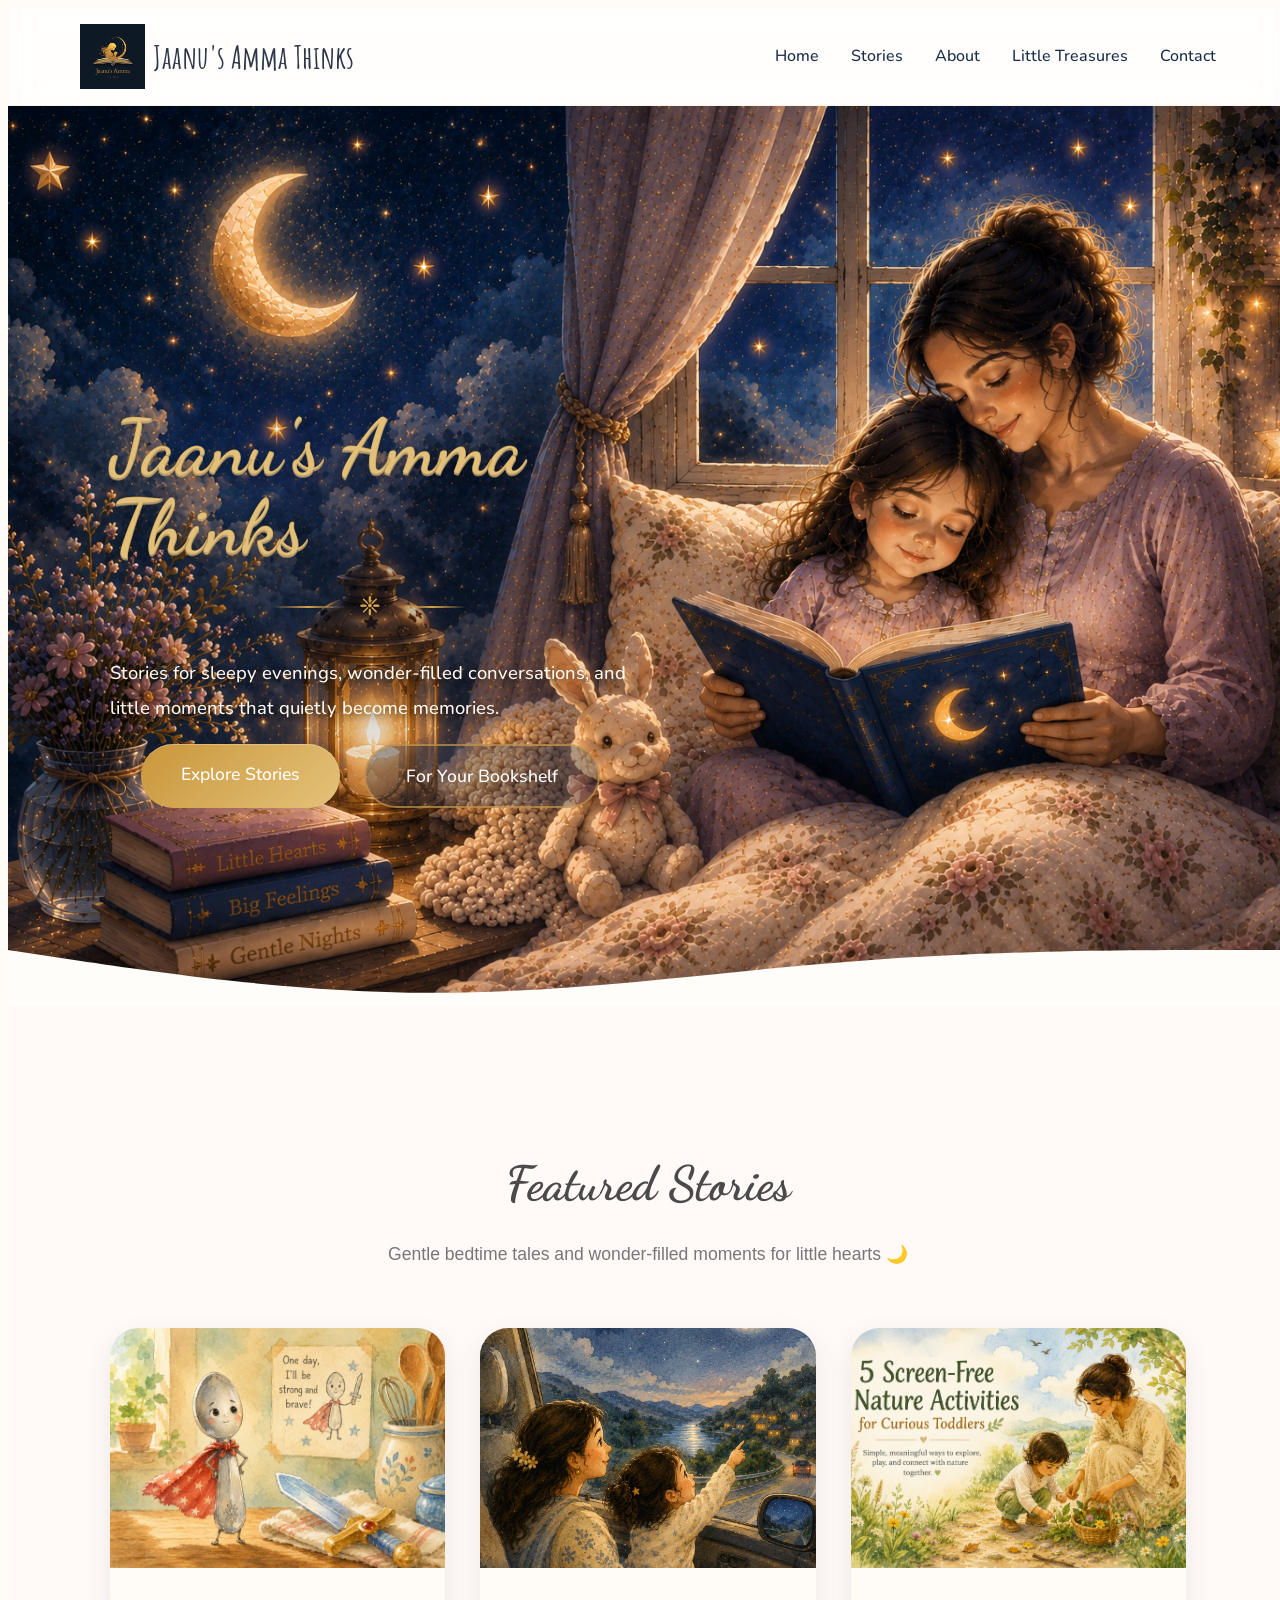
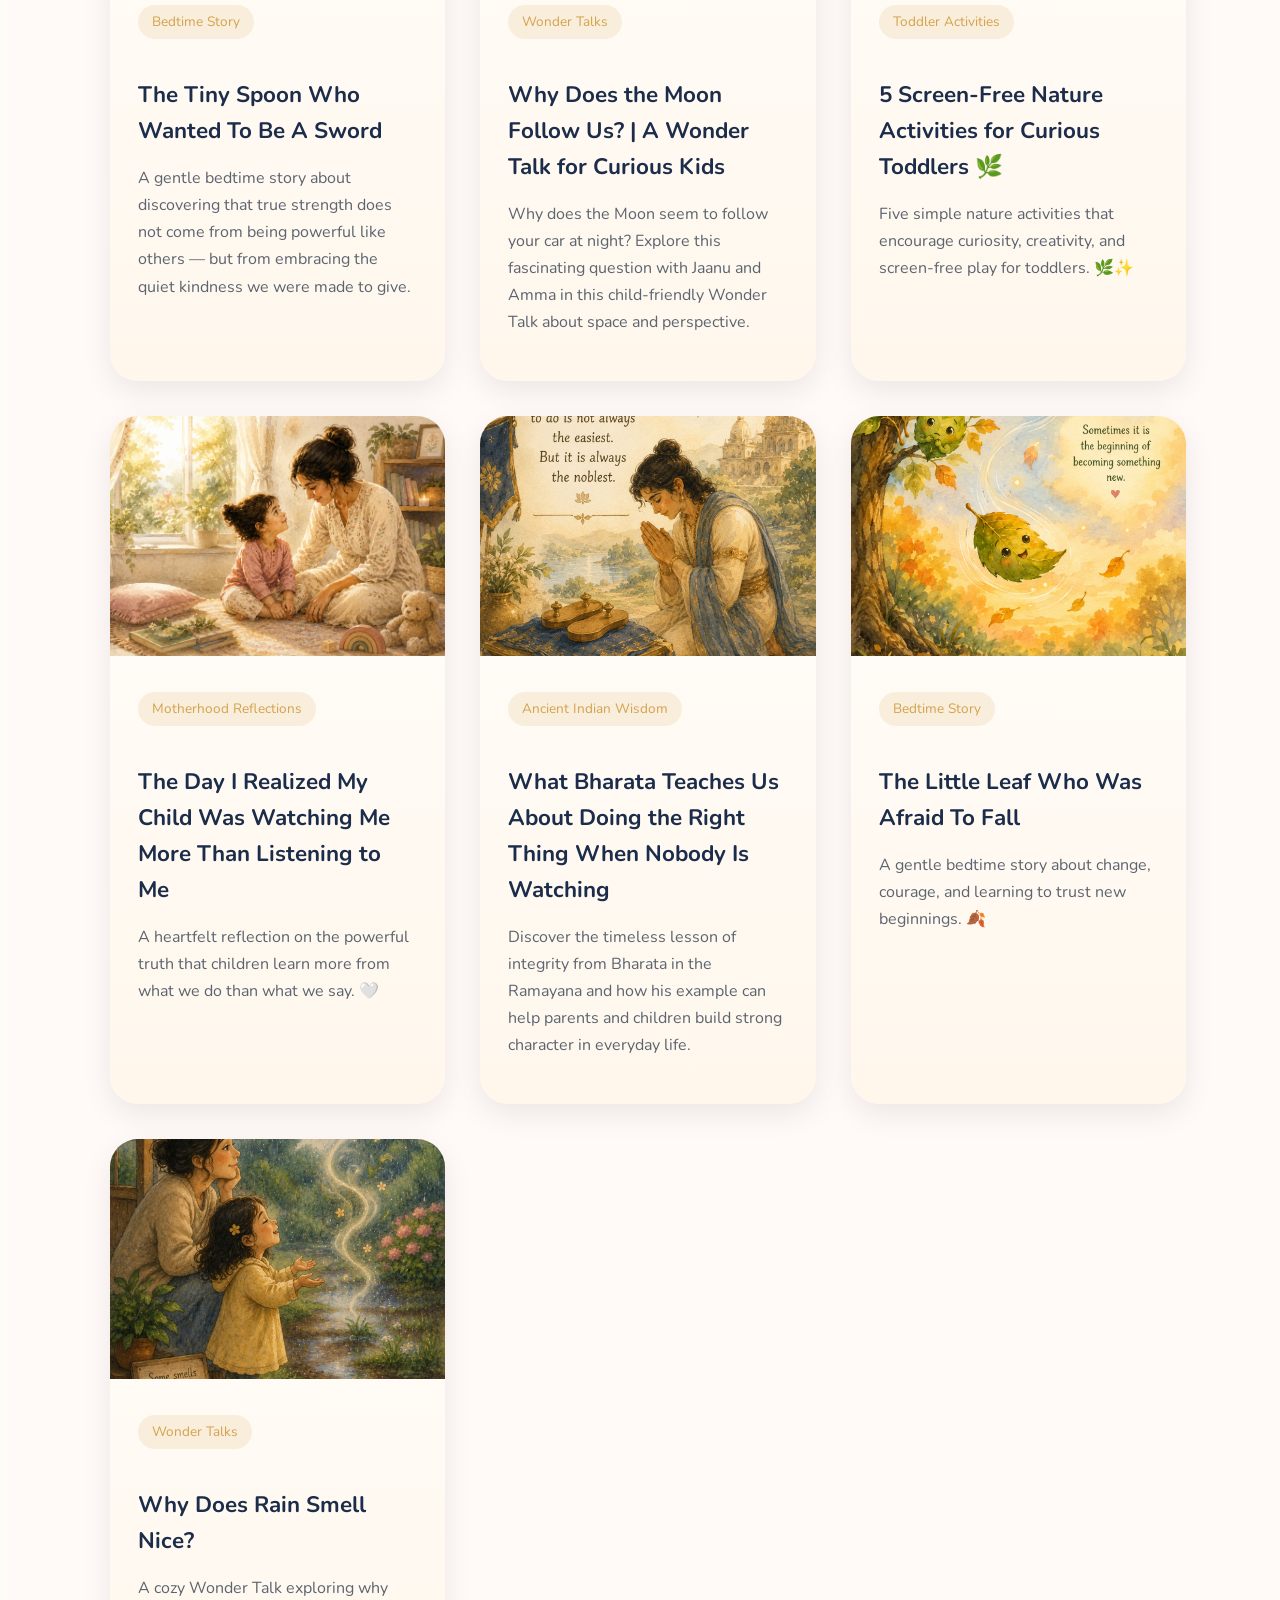
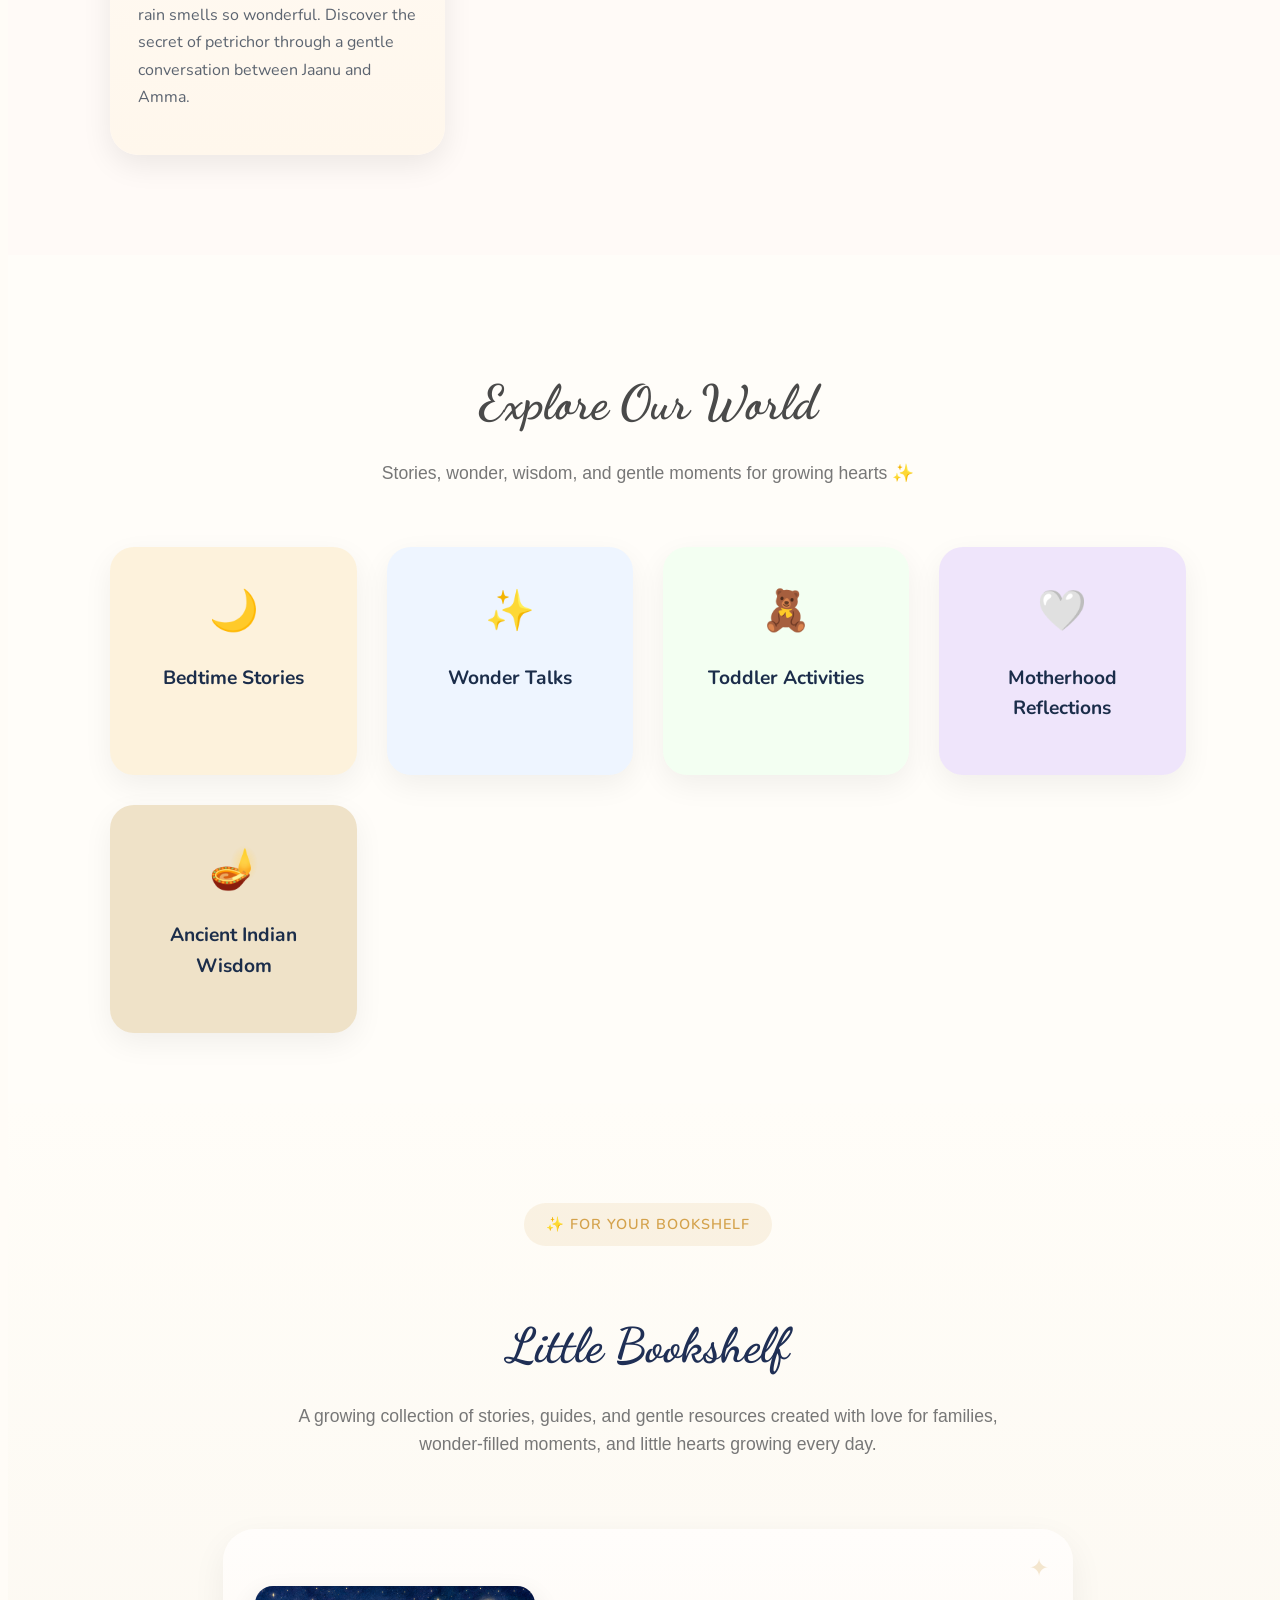
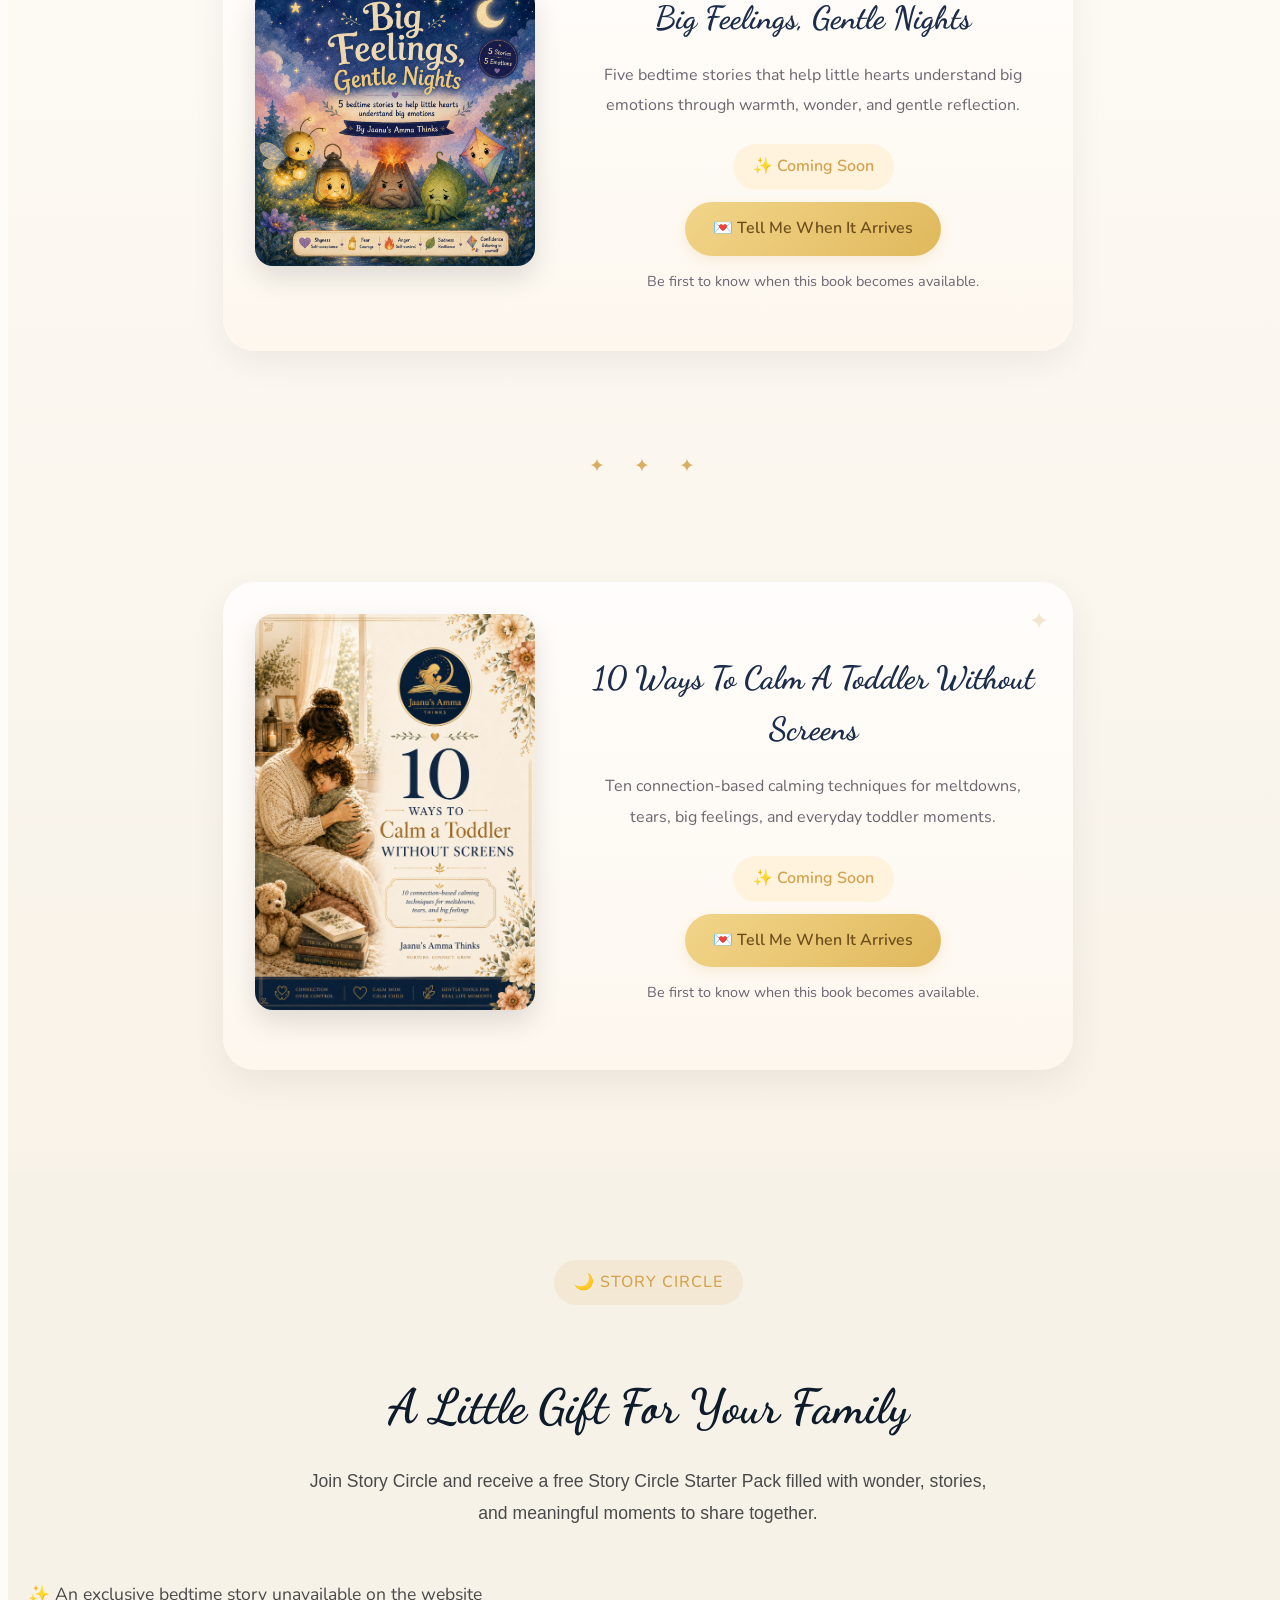
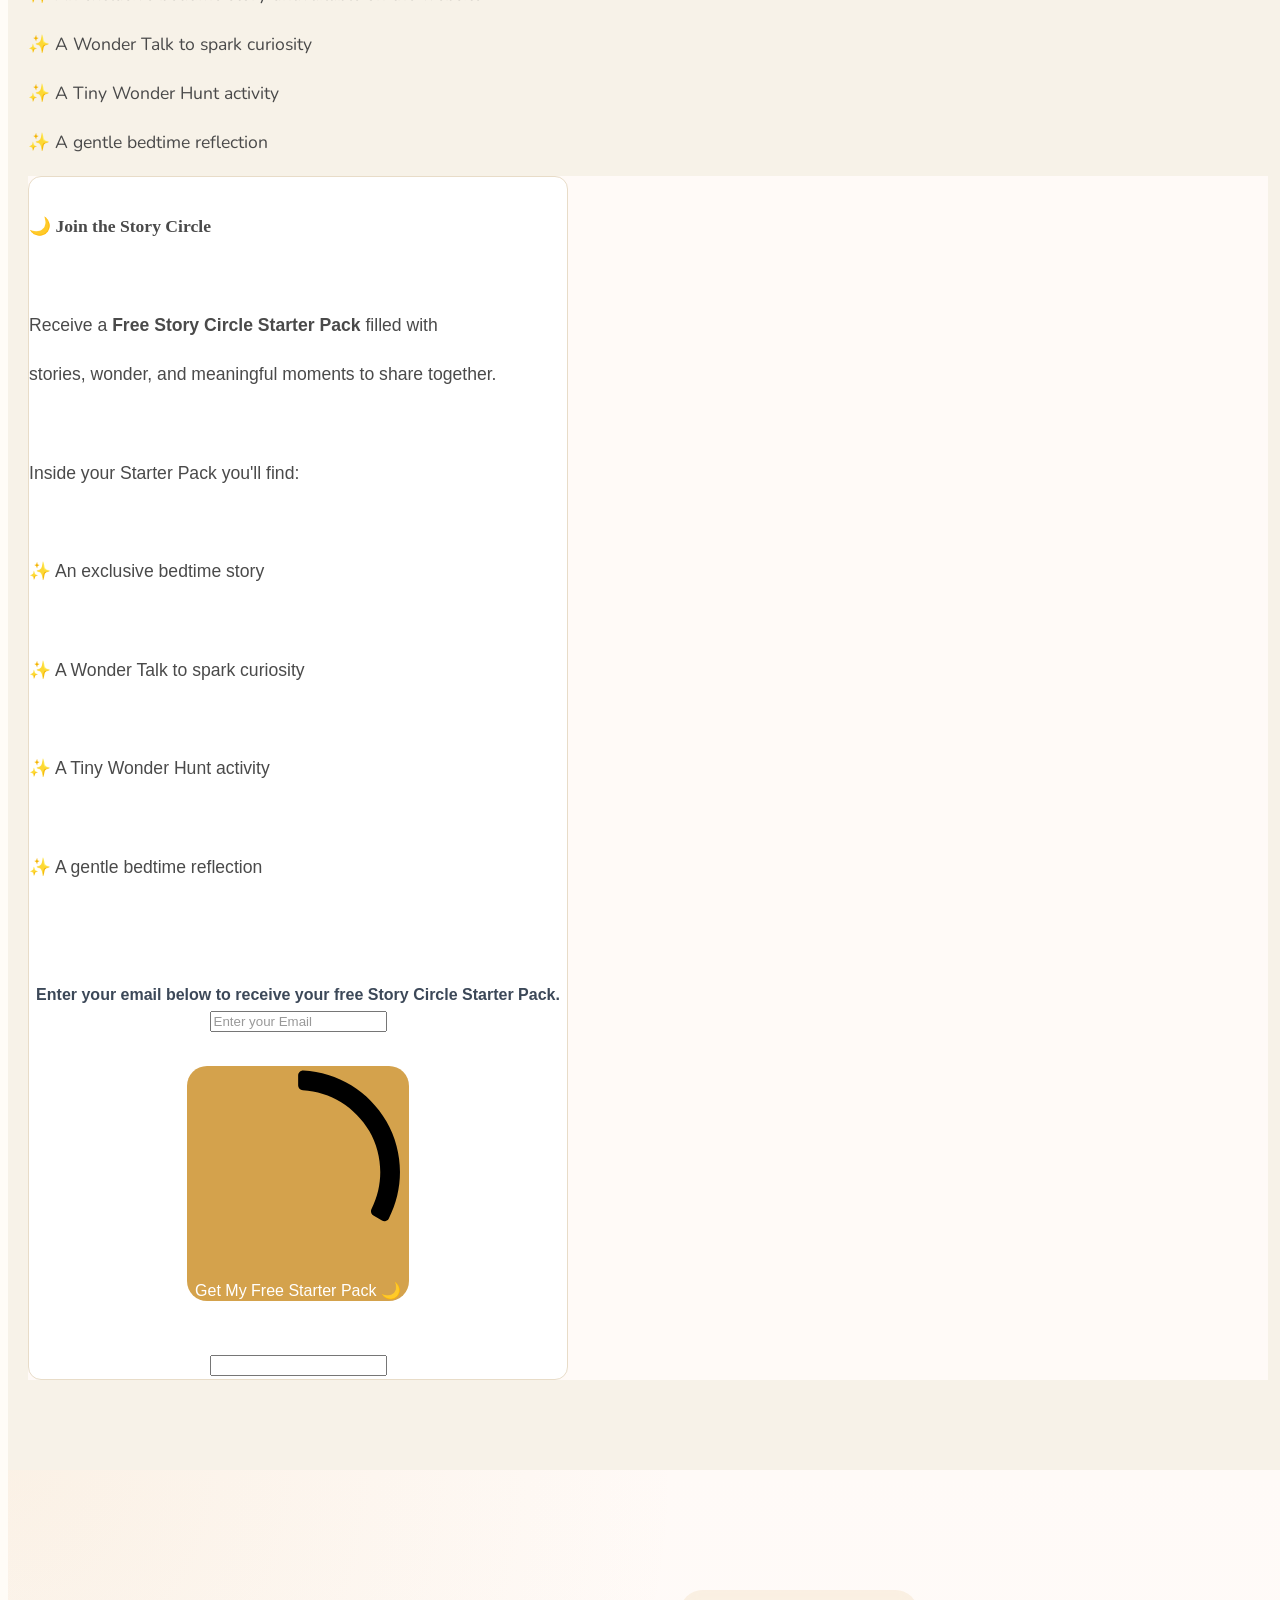
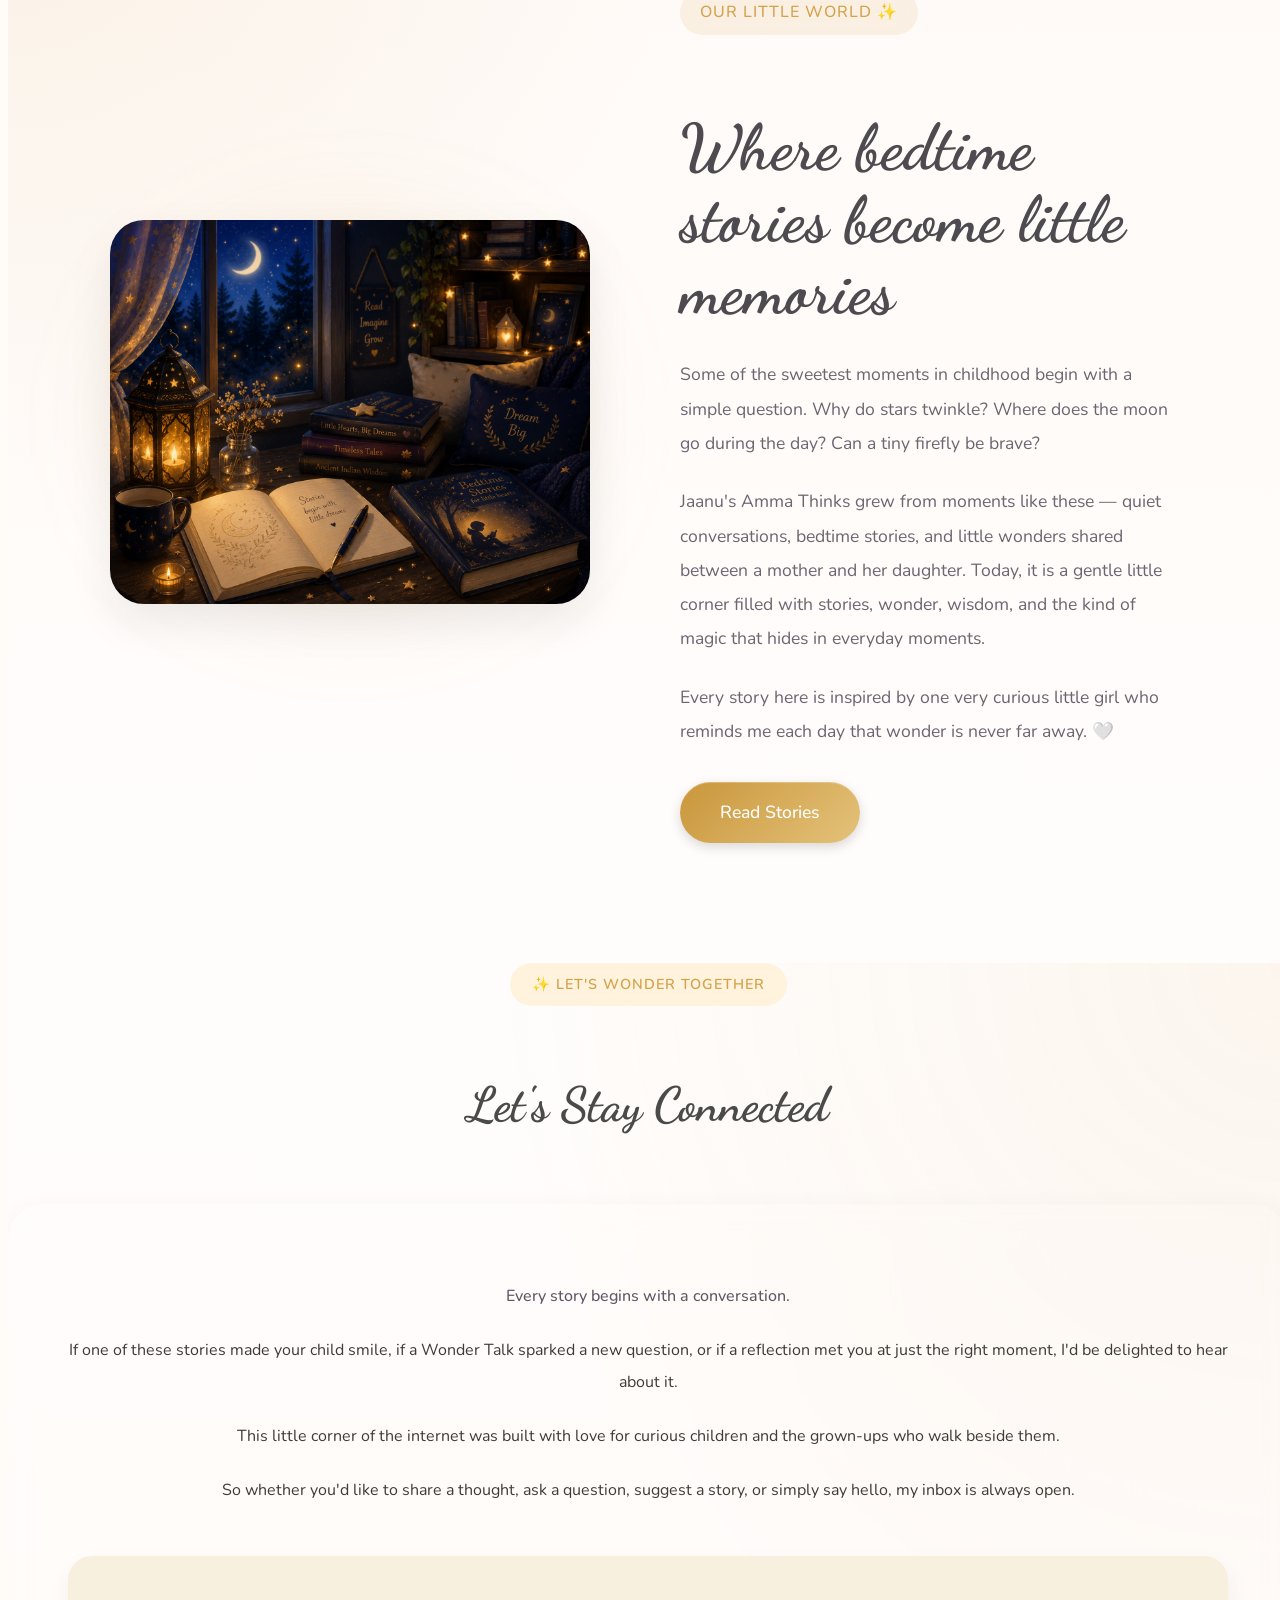
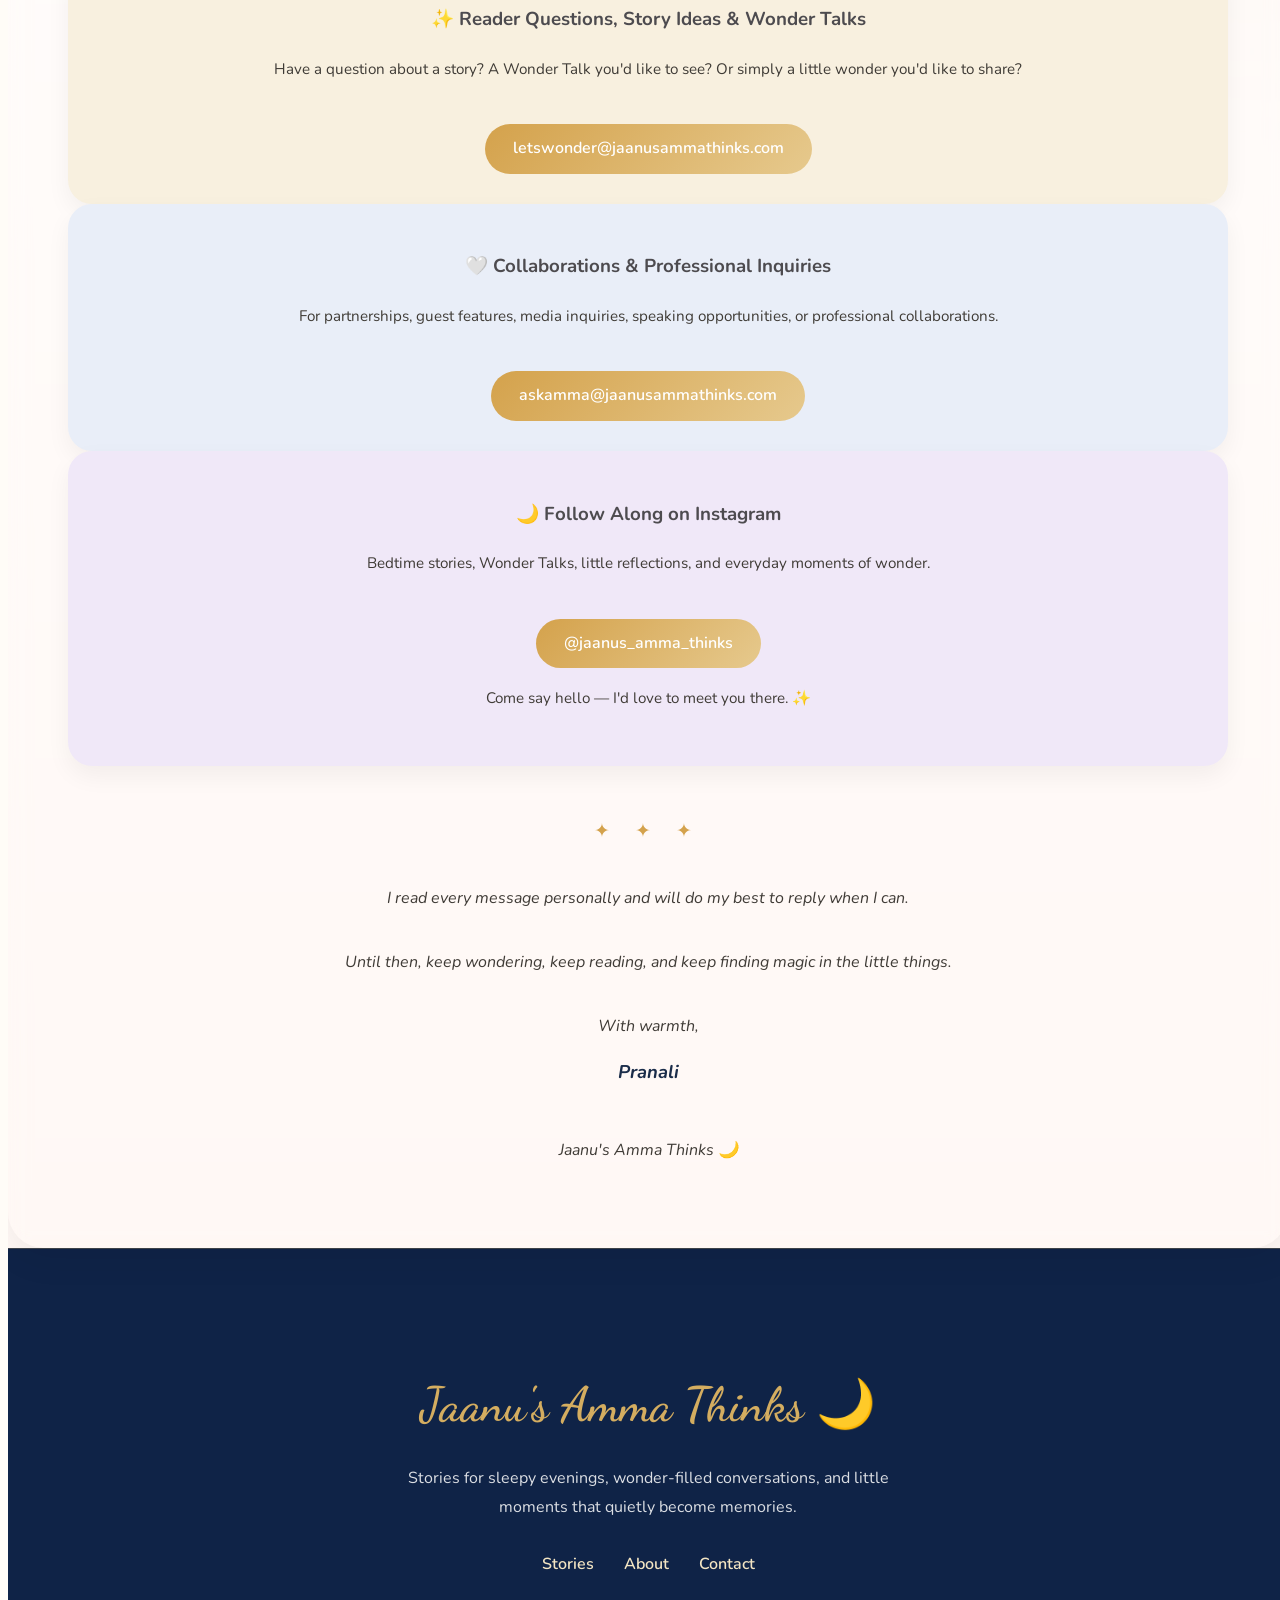
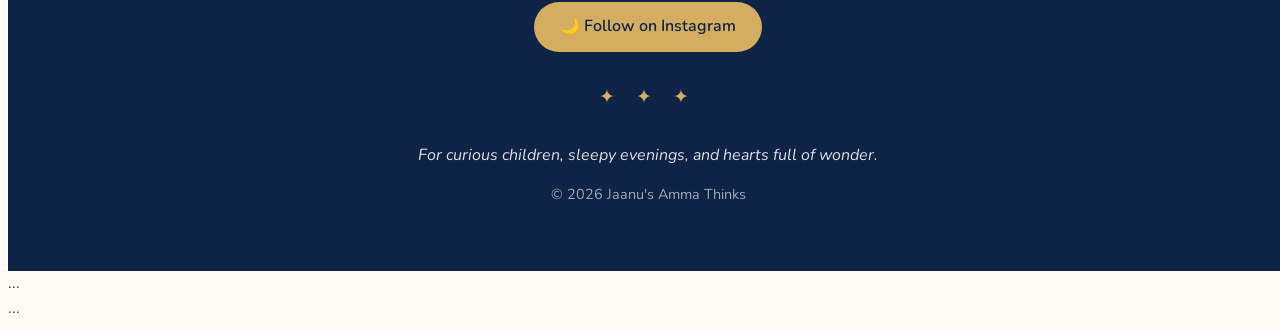
==== commit 8c183db9: "Update index.html" ====
--- a/index.html
+++ b/index.html
@@ -383,8 +383,8 @@
 
           <div class="sib-form-block" style="font-family:Comic Sans MS, sans-serif; font-size:16px; text-align:left; color:#555555; background-color:transparent; text-align:left">
             <div class="sib-text-form-block">
-              <p>Receive a FREE STORY CIRCLE STARTER PACK filled with</p>
-              <p>wonder and connection for your family.</p>
+              <p>Receive a <strong>Free Story Circle Starter Pack</strong> filled with</p>
+              <p>stories, wonder, and meaningful moments to share together.</p>
               <p><br></p>
               <p>Inside your Starter Pack you&#39;ll find:</p>
               <p><br></p>
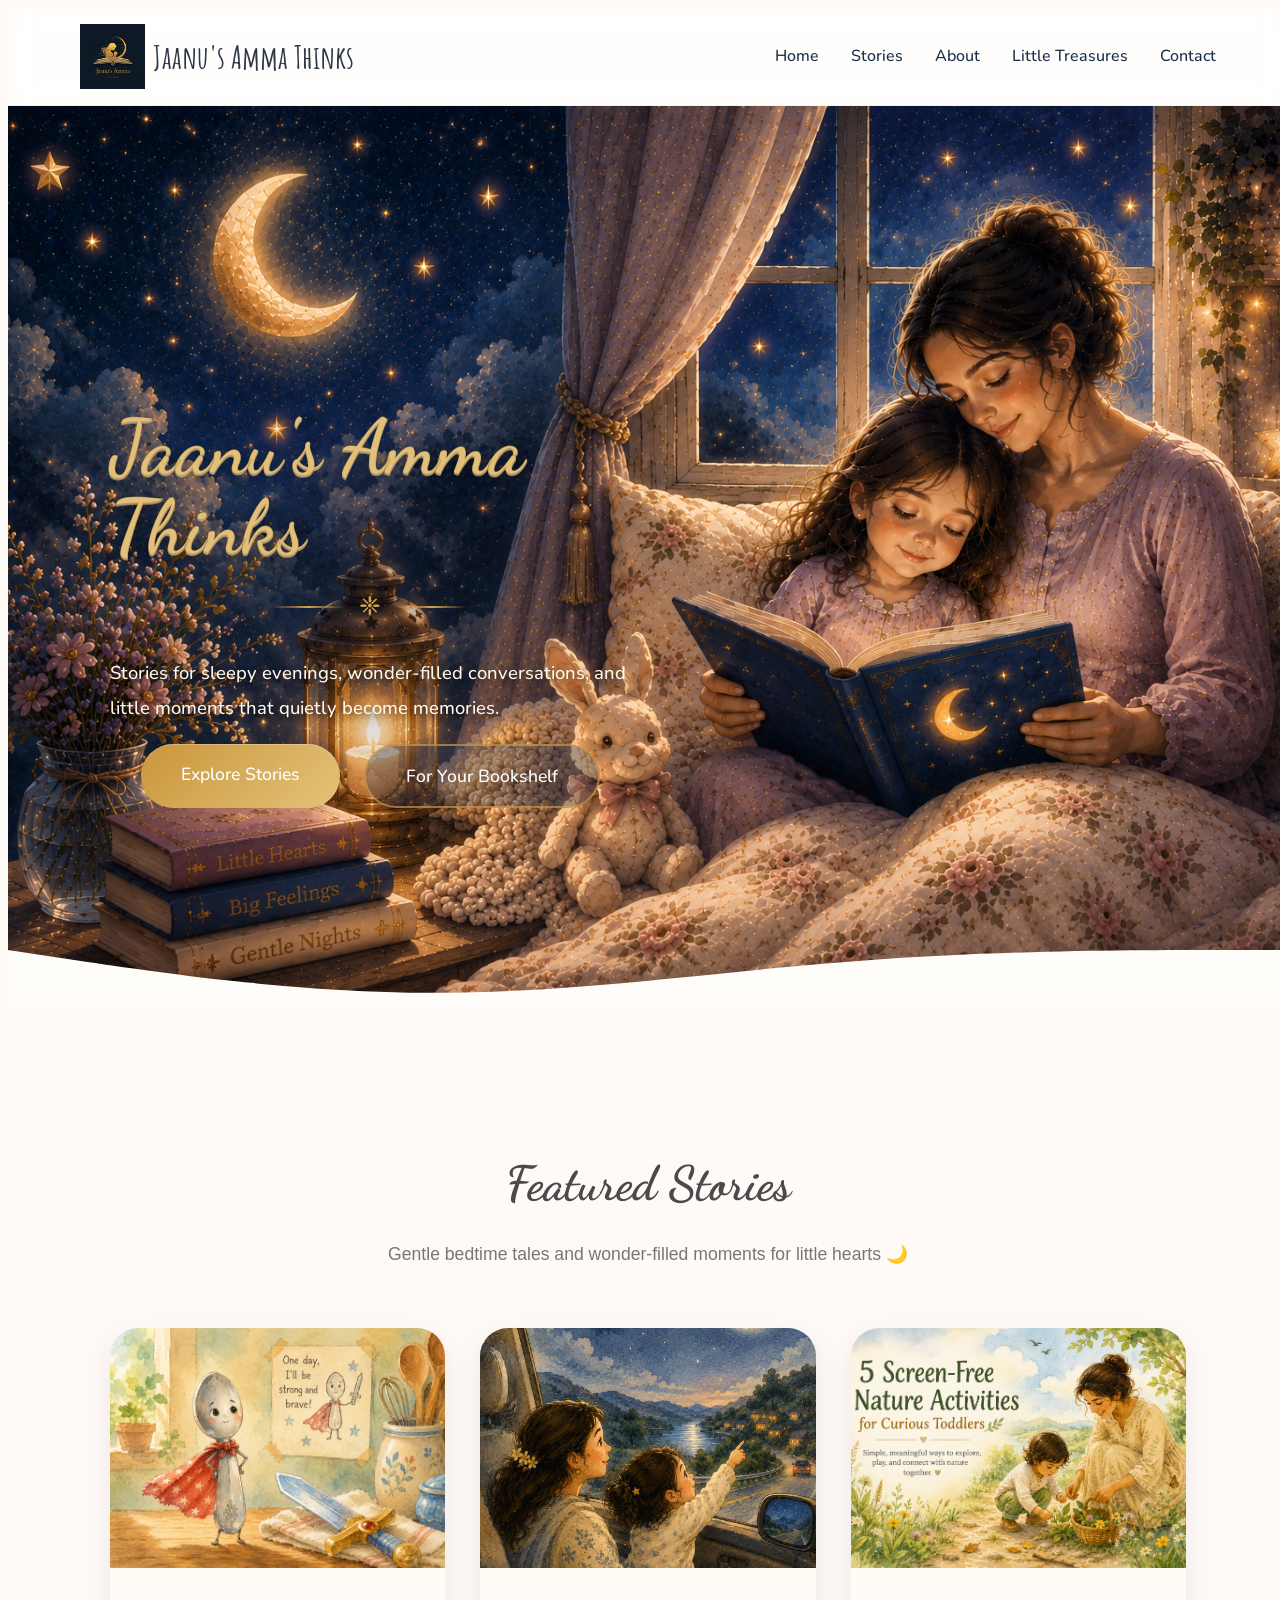
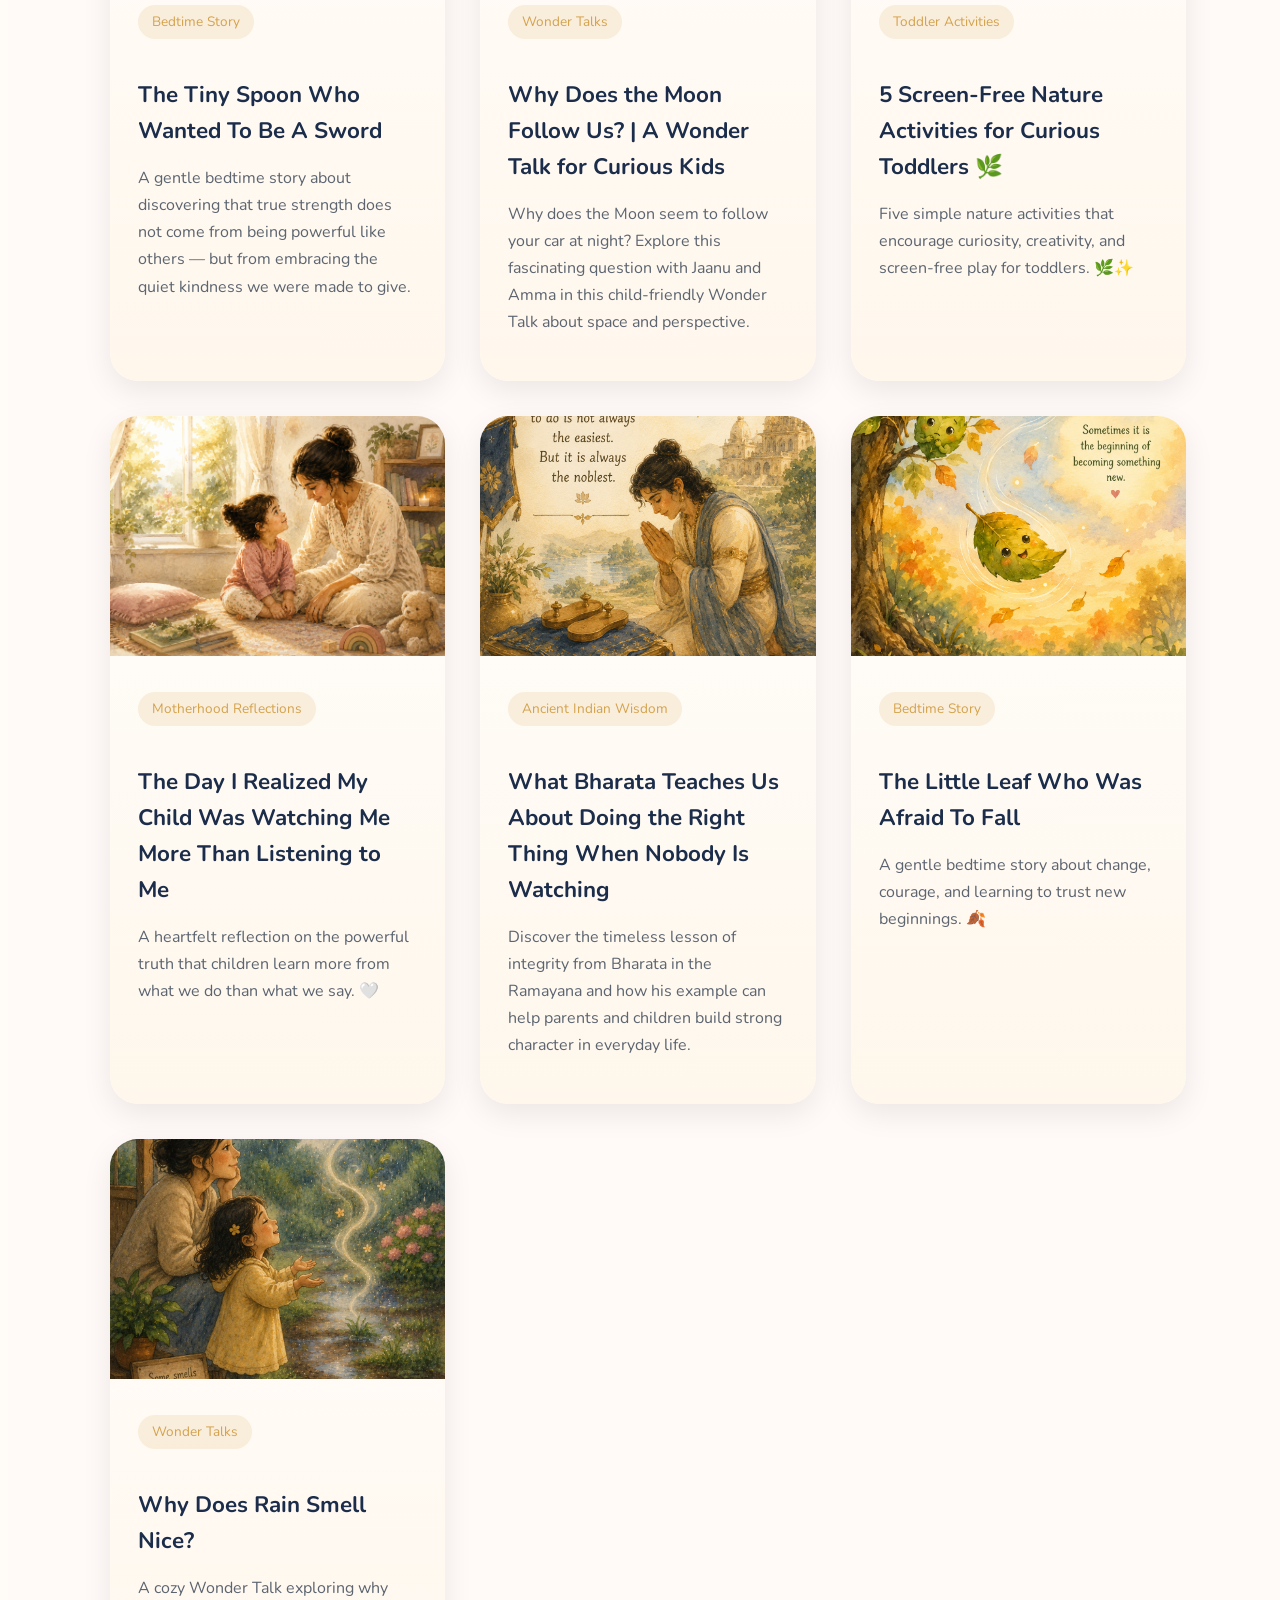
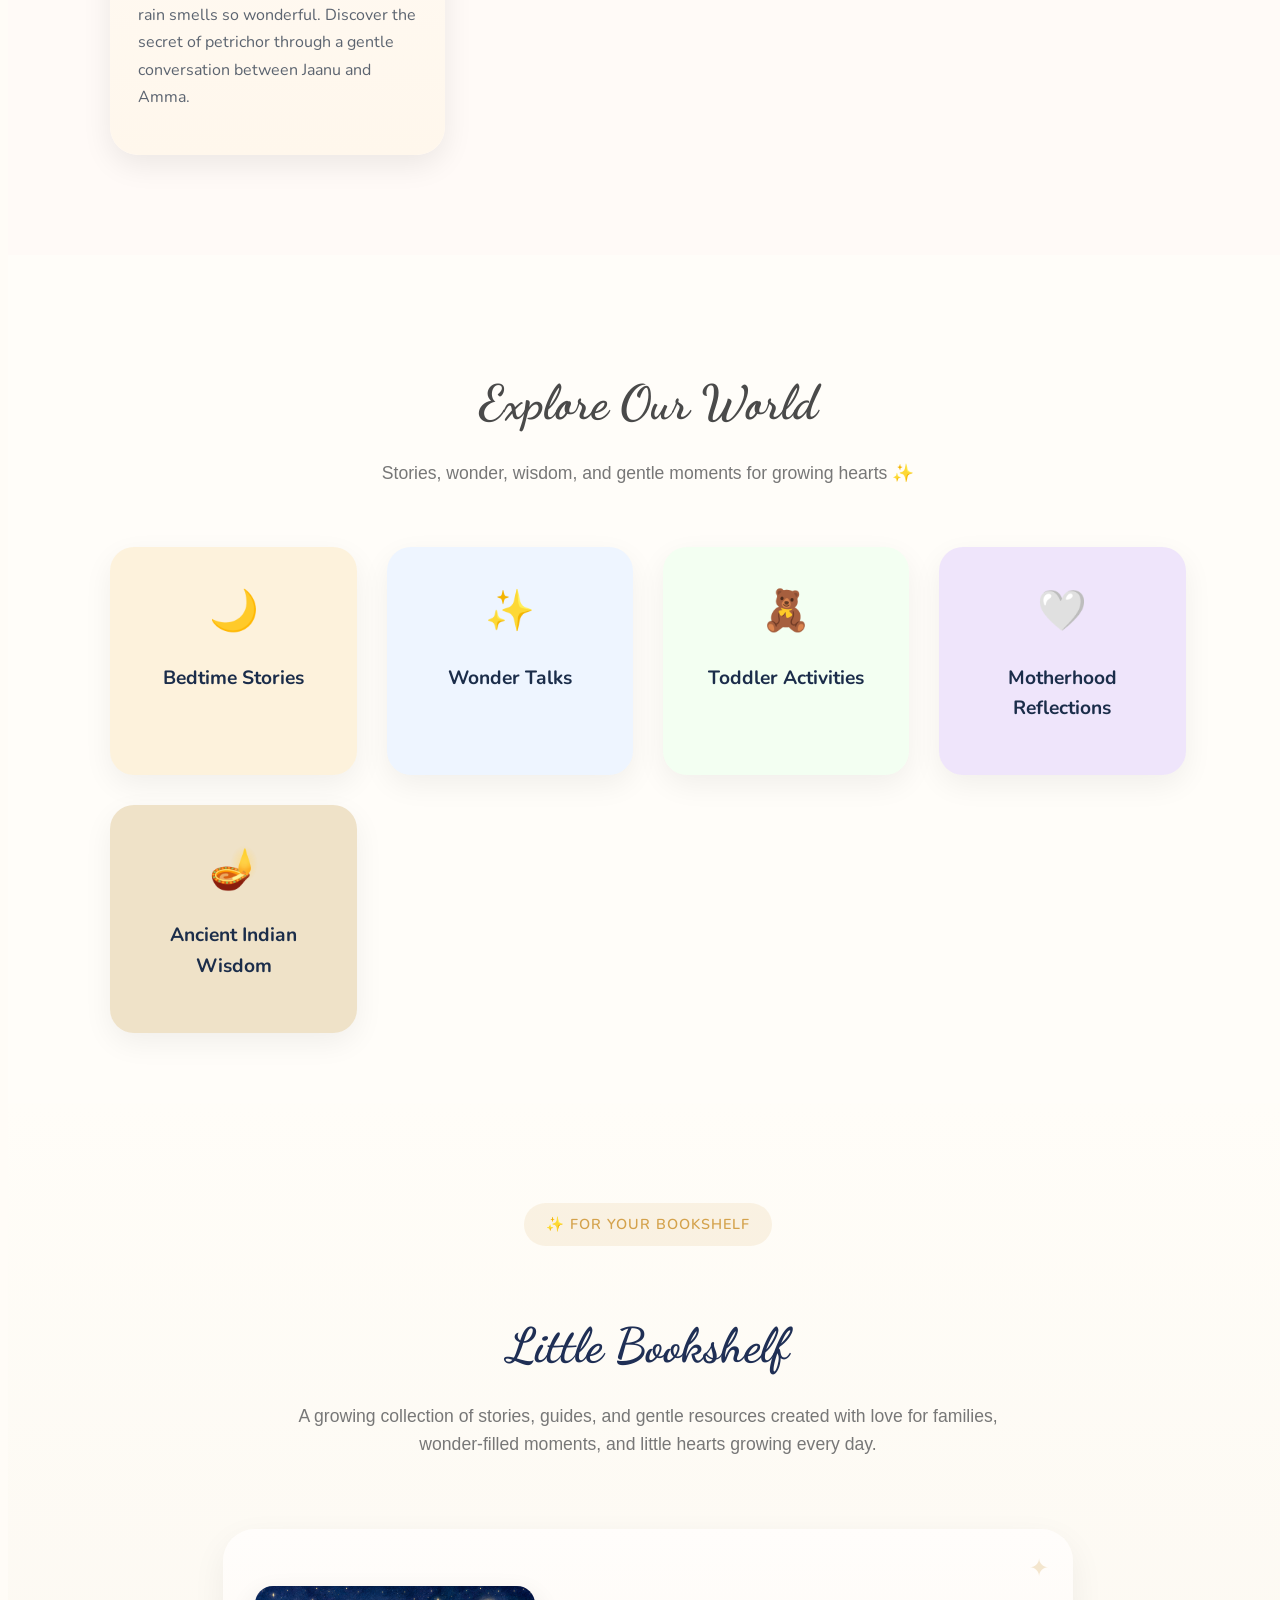
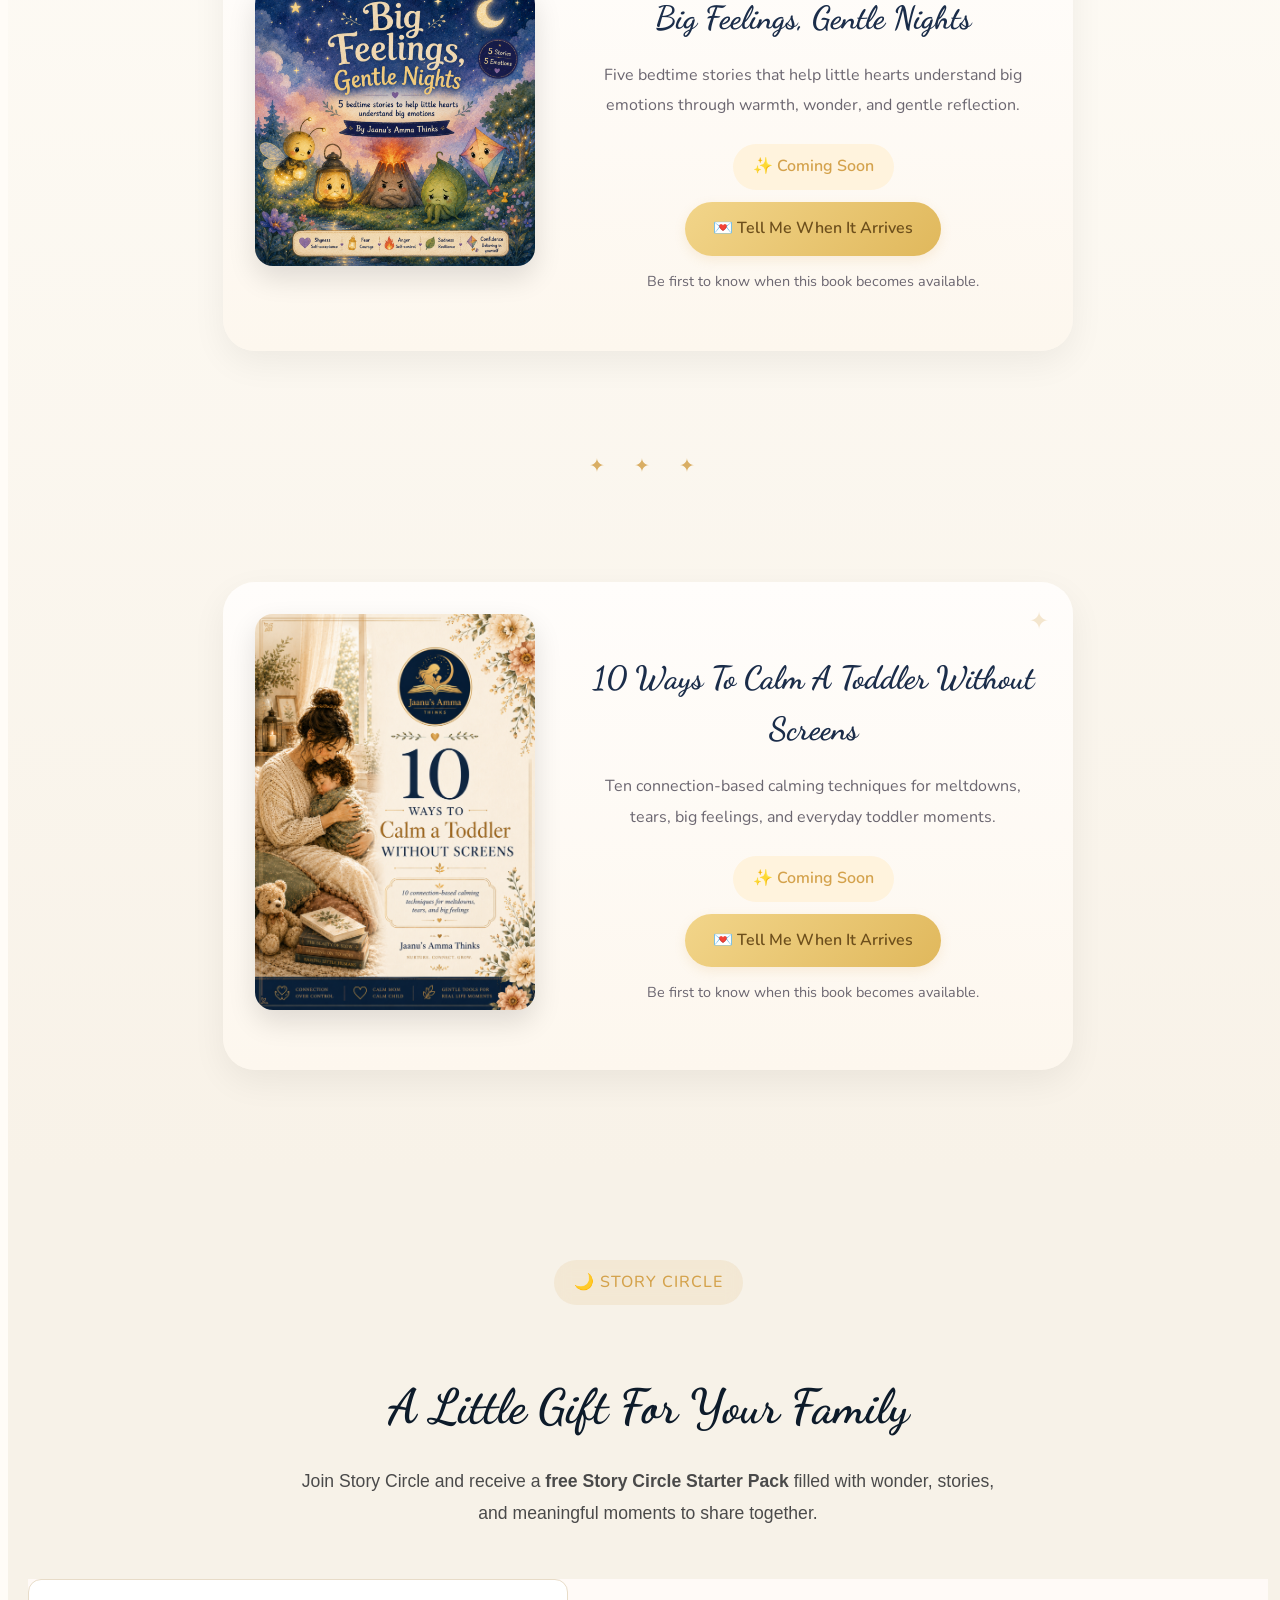
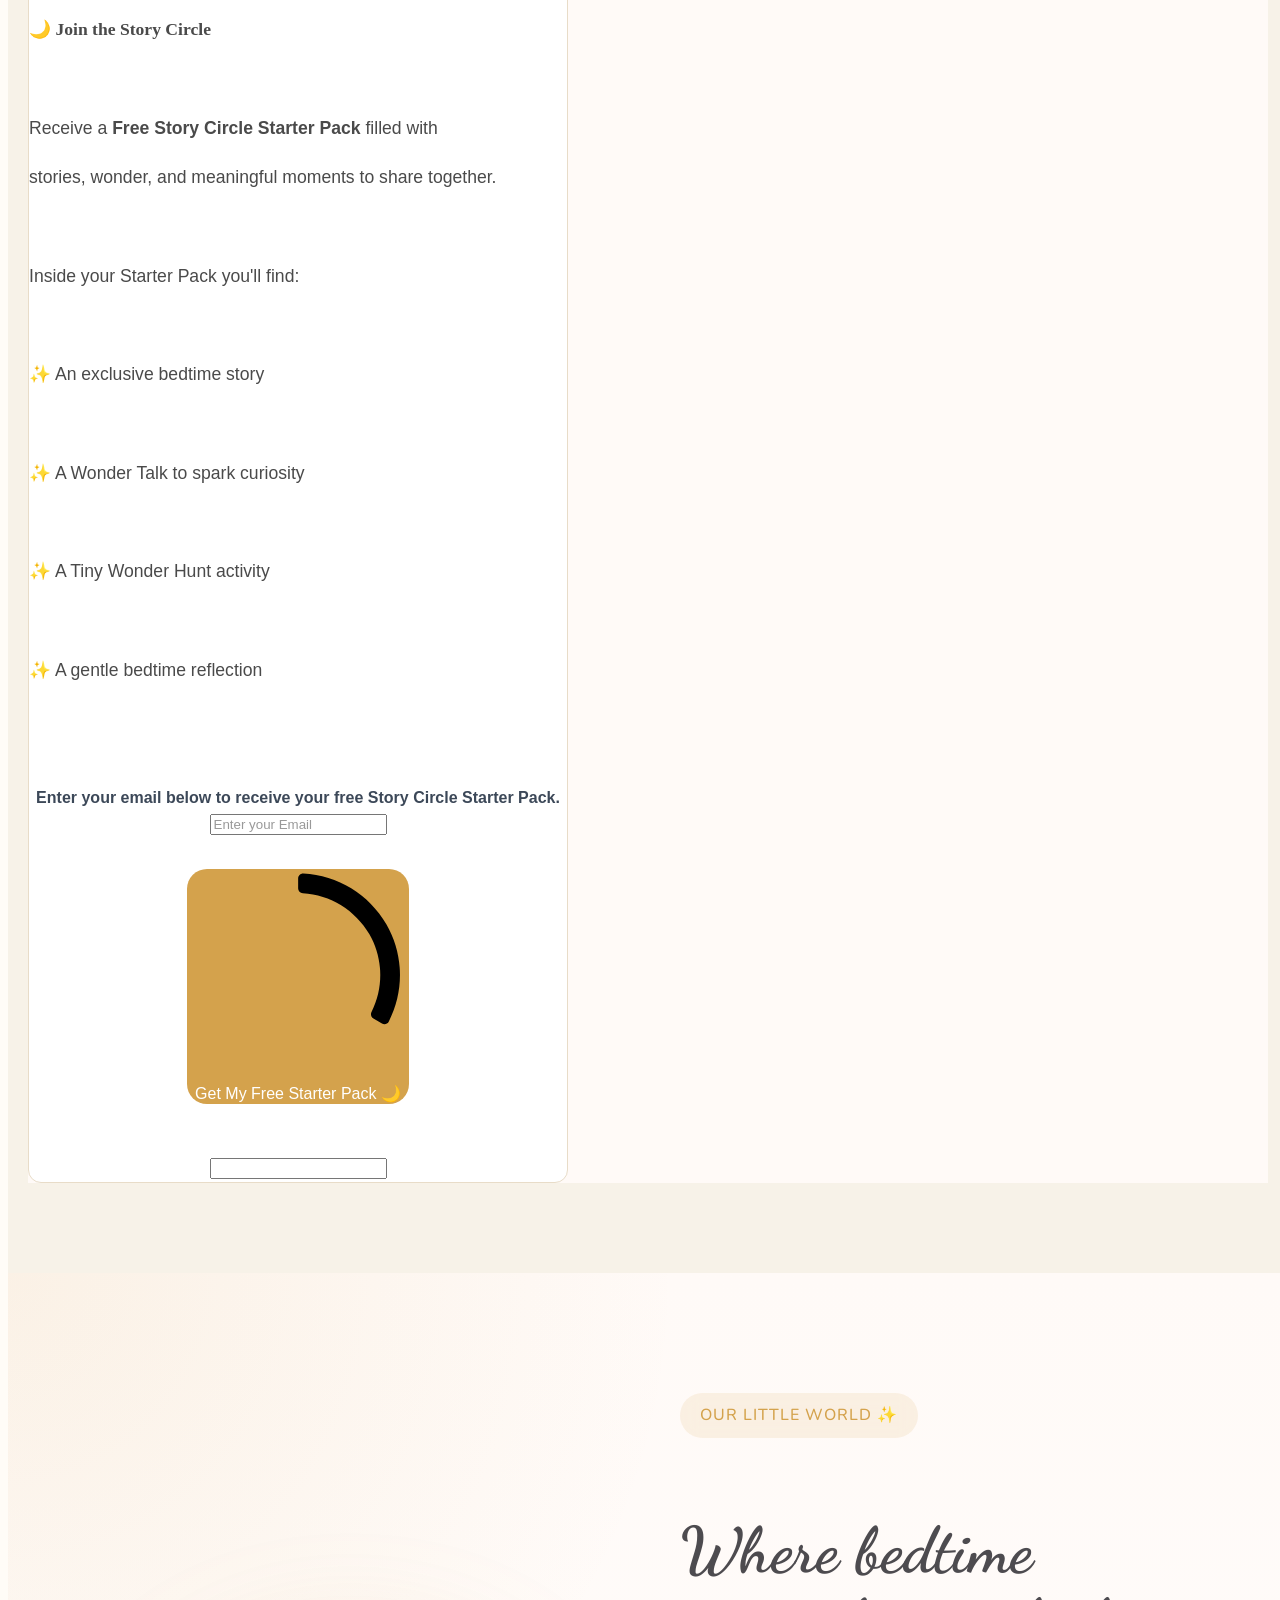
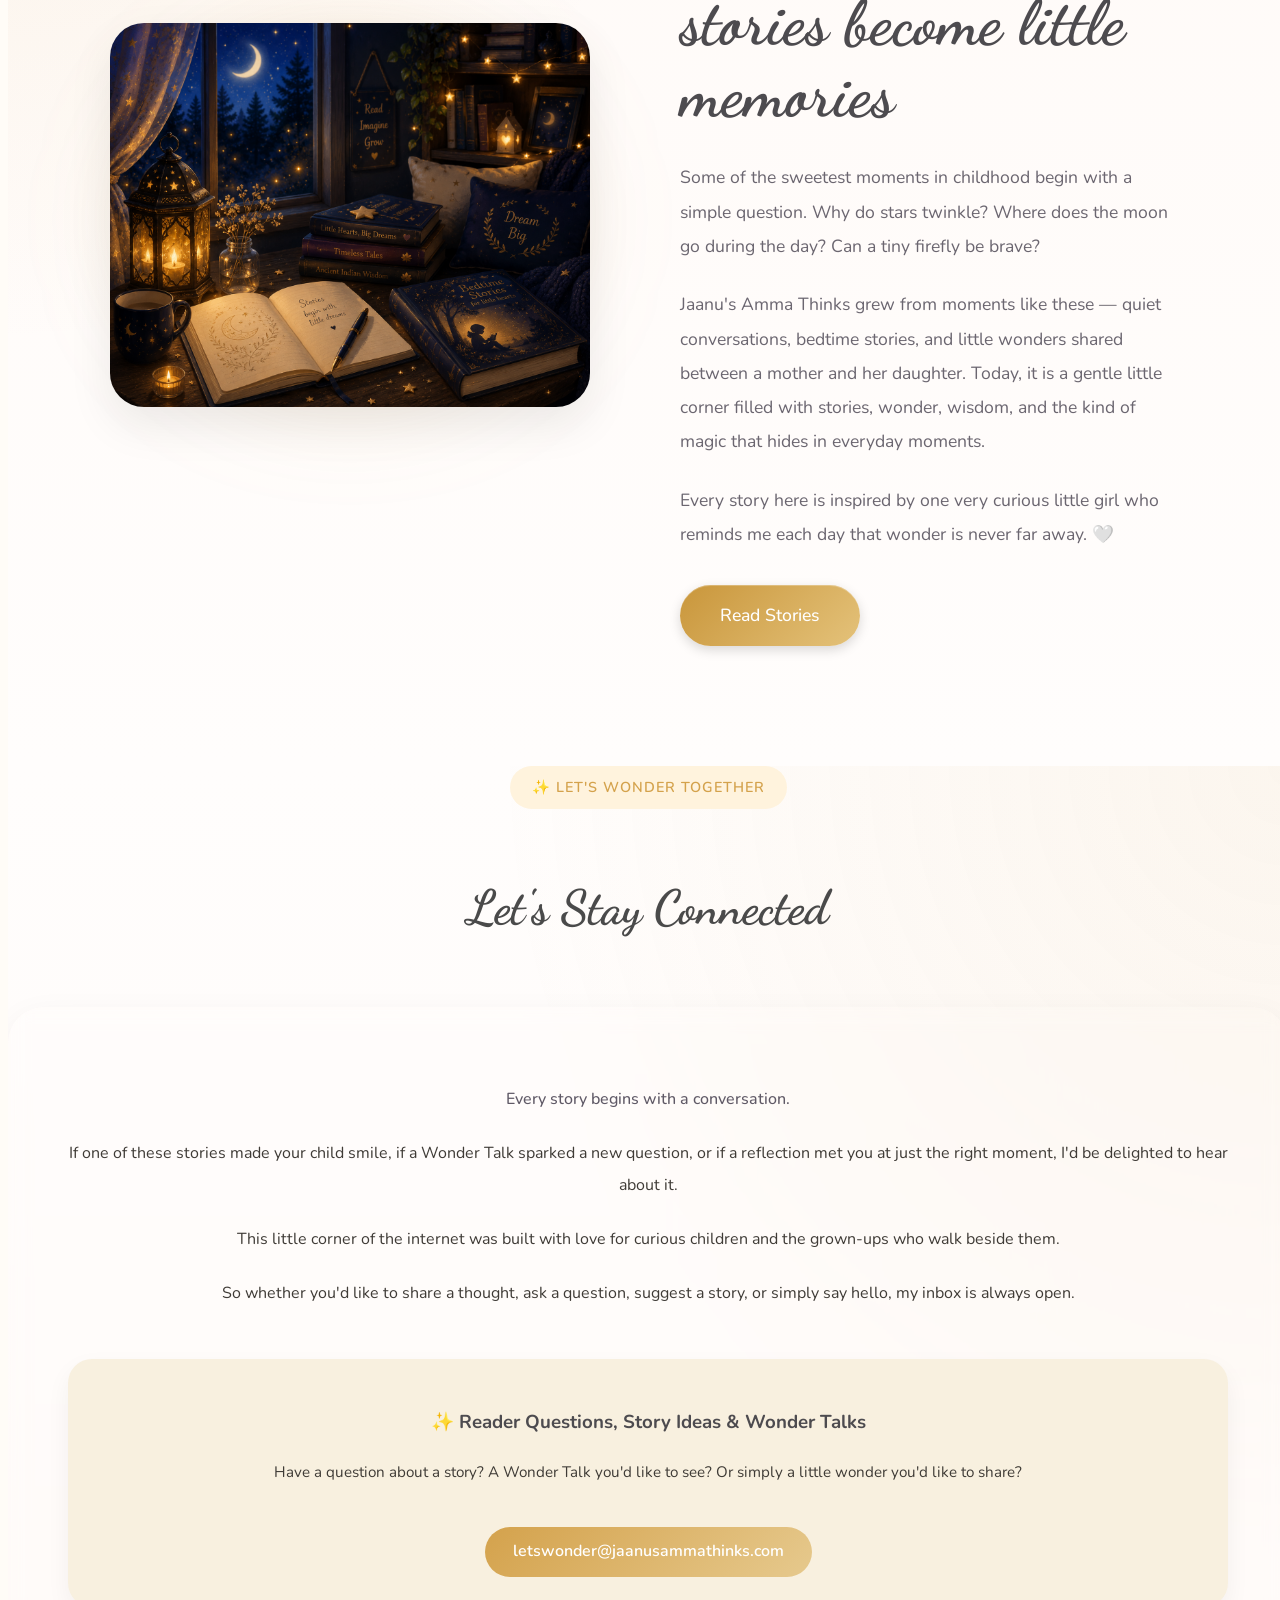
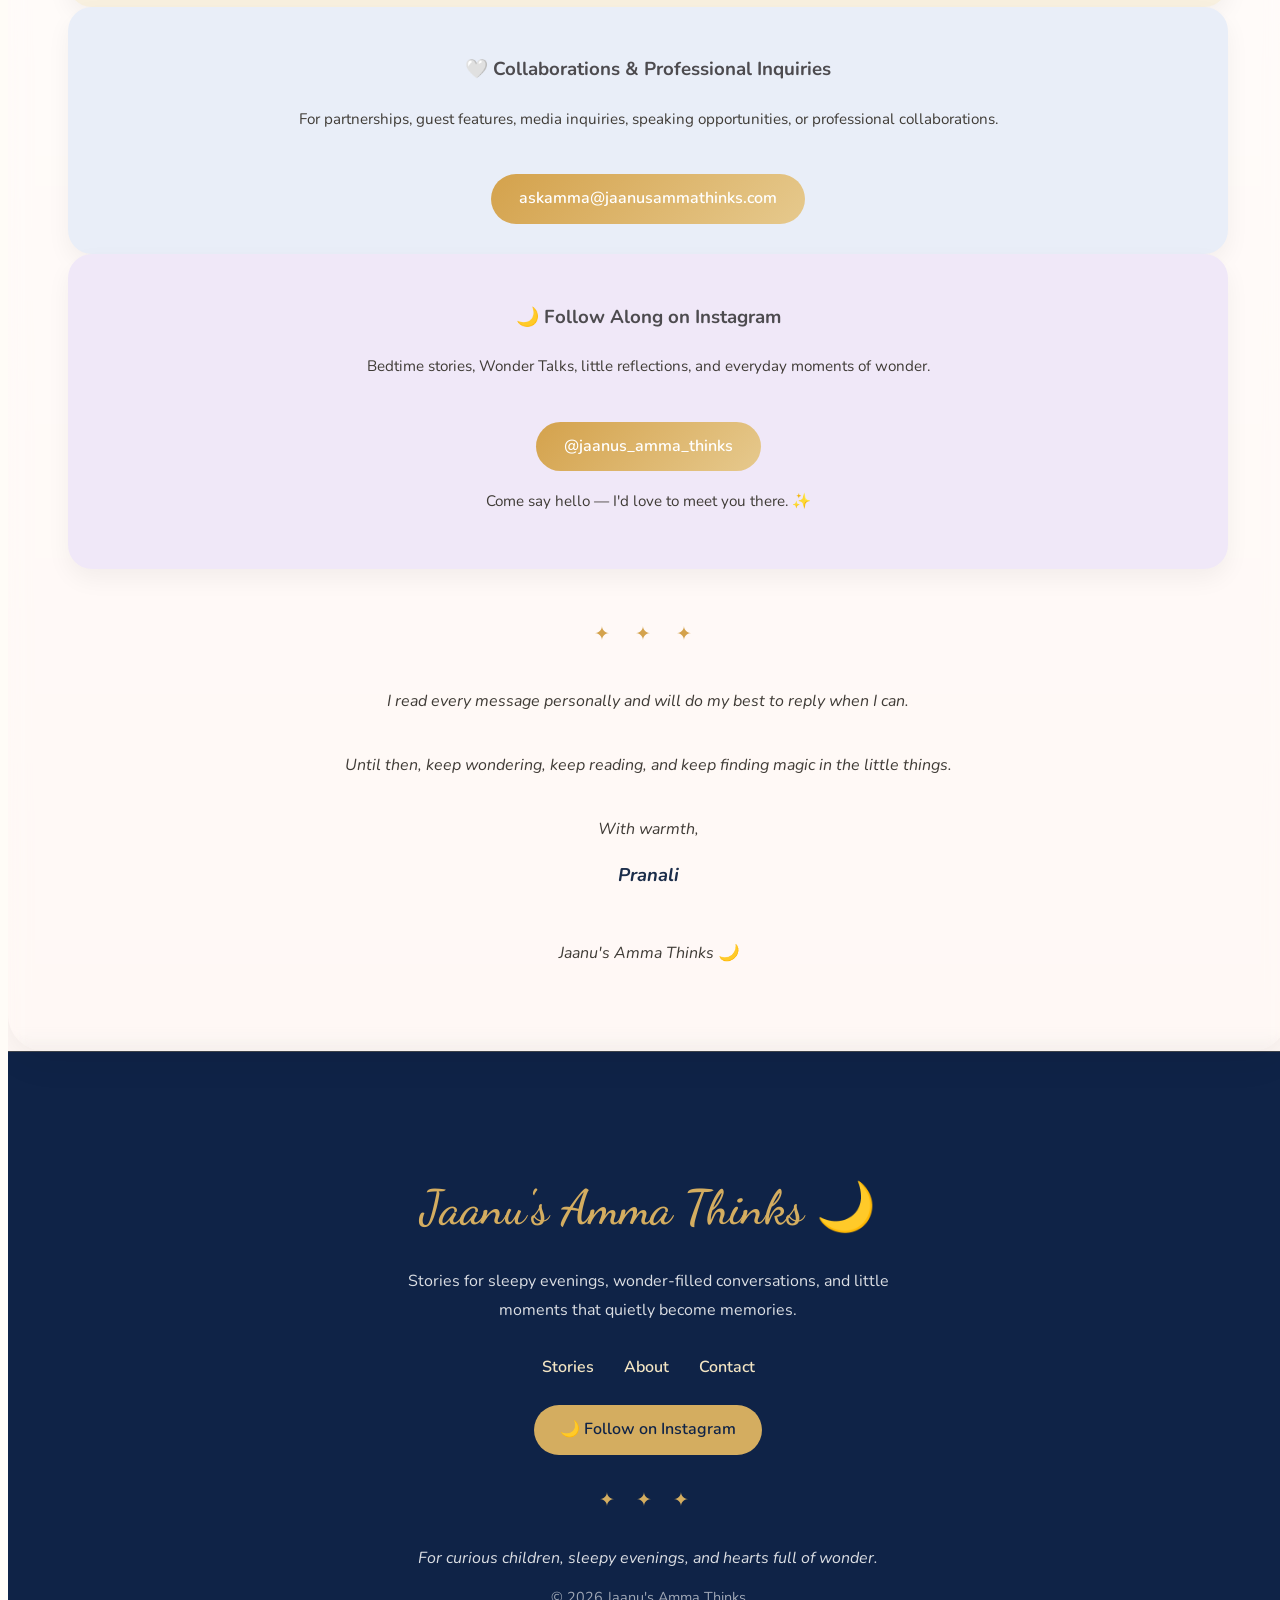
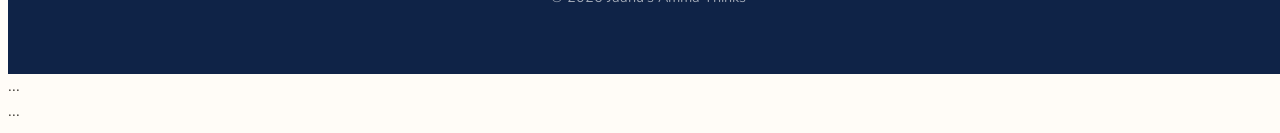
==== commit 825dec2d: "Update index.html" ====
--- a/index.html
+++ b/index.html
@@ -302,20 +302,8 @@
     <h2>A Little Gift For Your Family</h2>
 
     <p>
-        Join Story Circle and receive a free Story Circle Starter Pack filled with wonder, stories, and meaningful moments to share together.
+        Join Story Circle and receive a <strong>free Story Circle Starter Pack</strong> filled with wonder, stories, and meaningful moments to share together.
     </p>
-
-</div>
-
-<div class="story-circle-benefits">
-
-    <p>✨ An exclusive bedtime story unavailable on the website</p>
-
-    <p>✨ A Wonder Talk to spark curiosity</p>
-
-    <p>✨ A Tiny Wonder Hunt activity</p>
-
-    <p>✨ A gentle bedtime reflection</p>
 
 </div>
 
